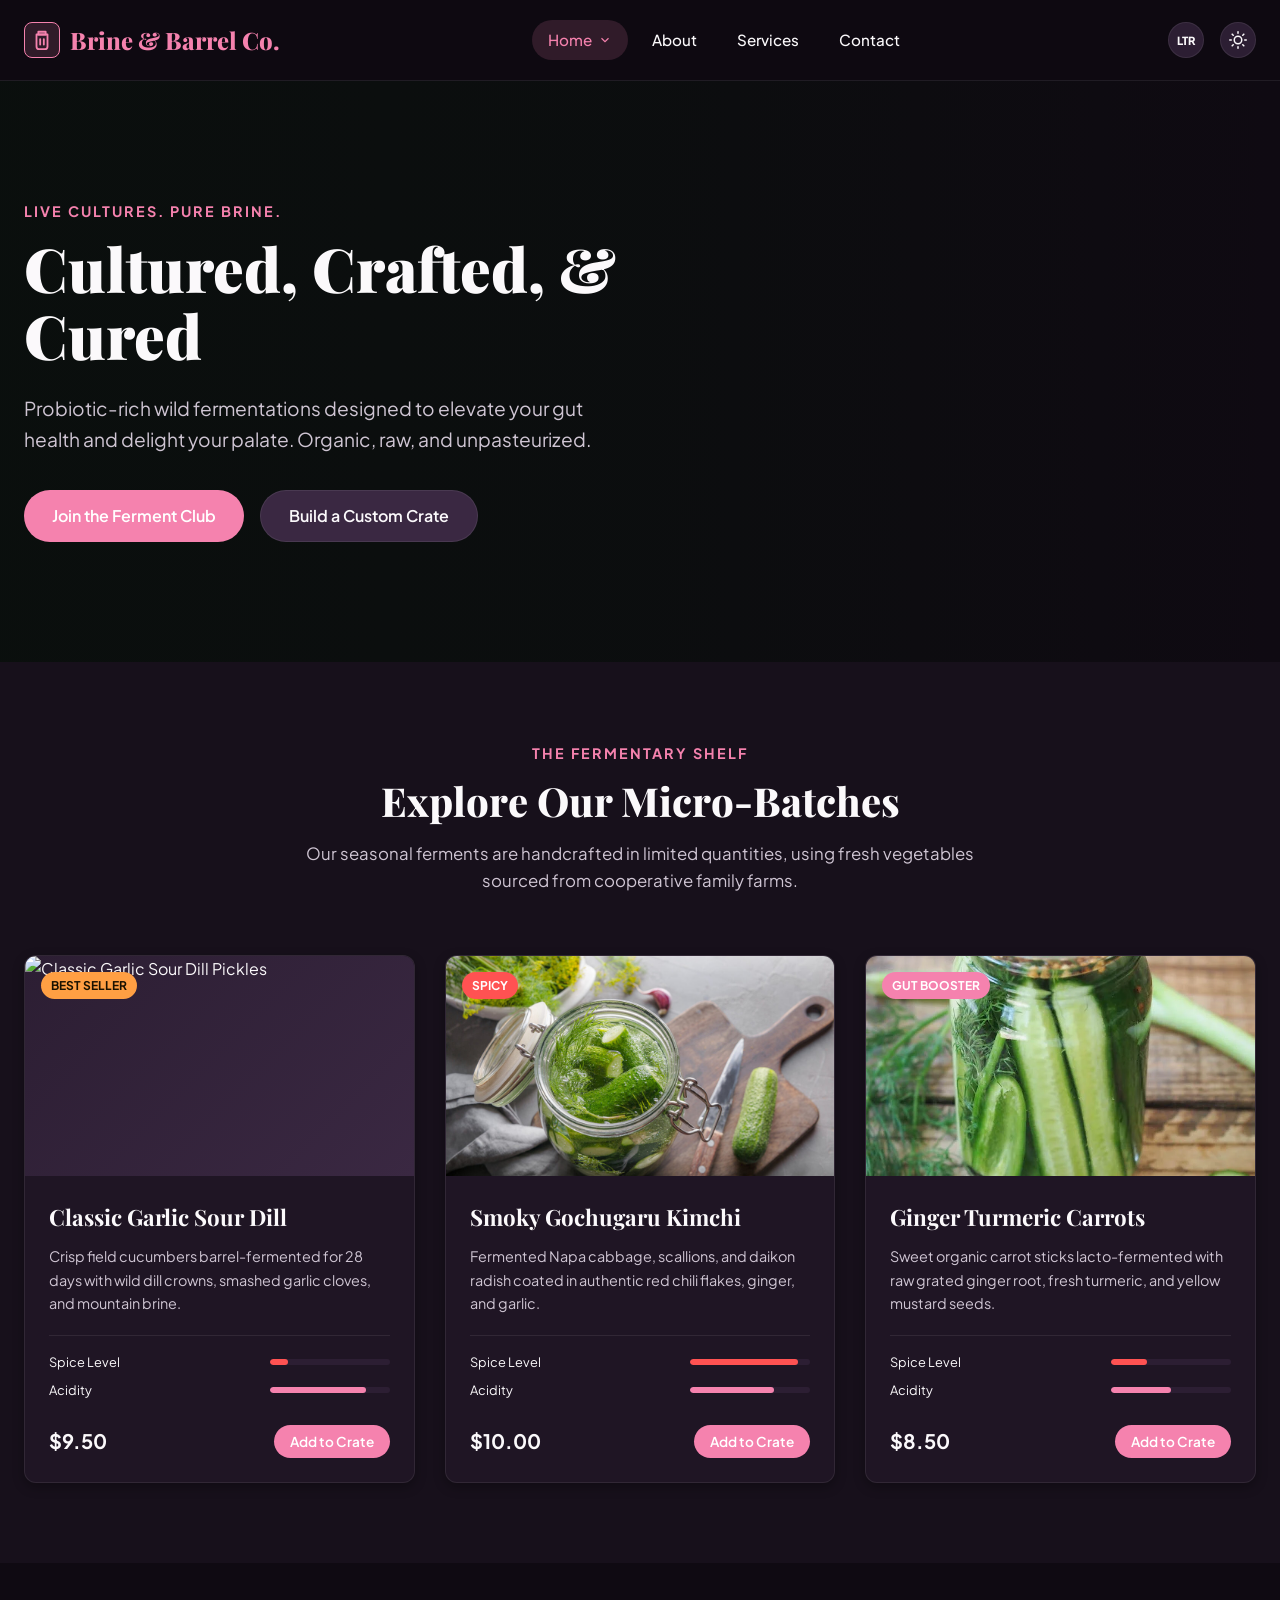
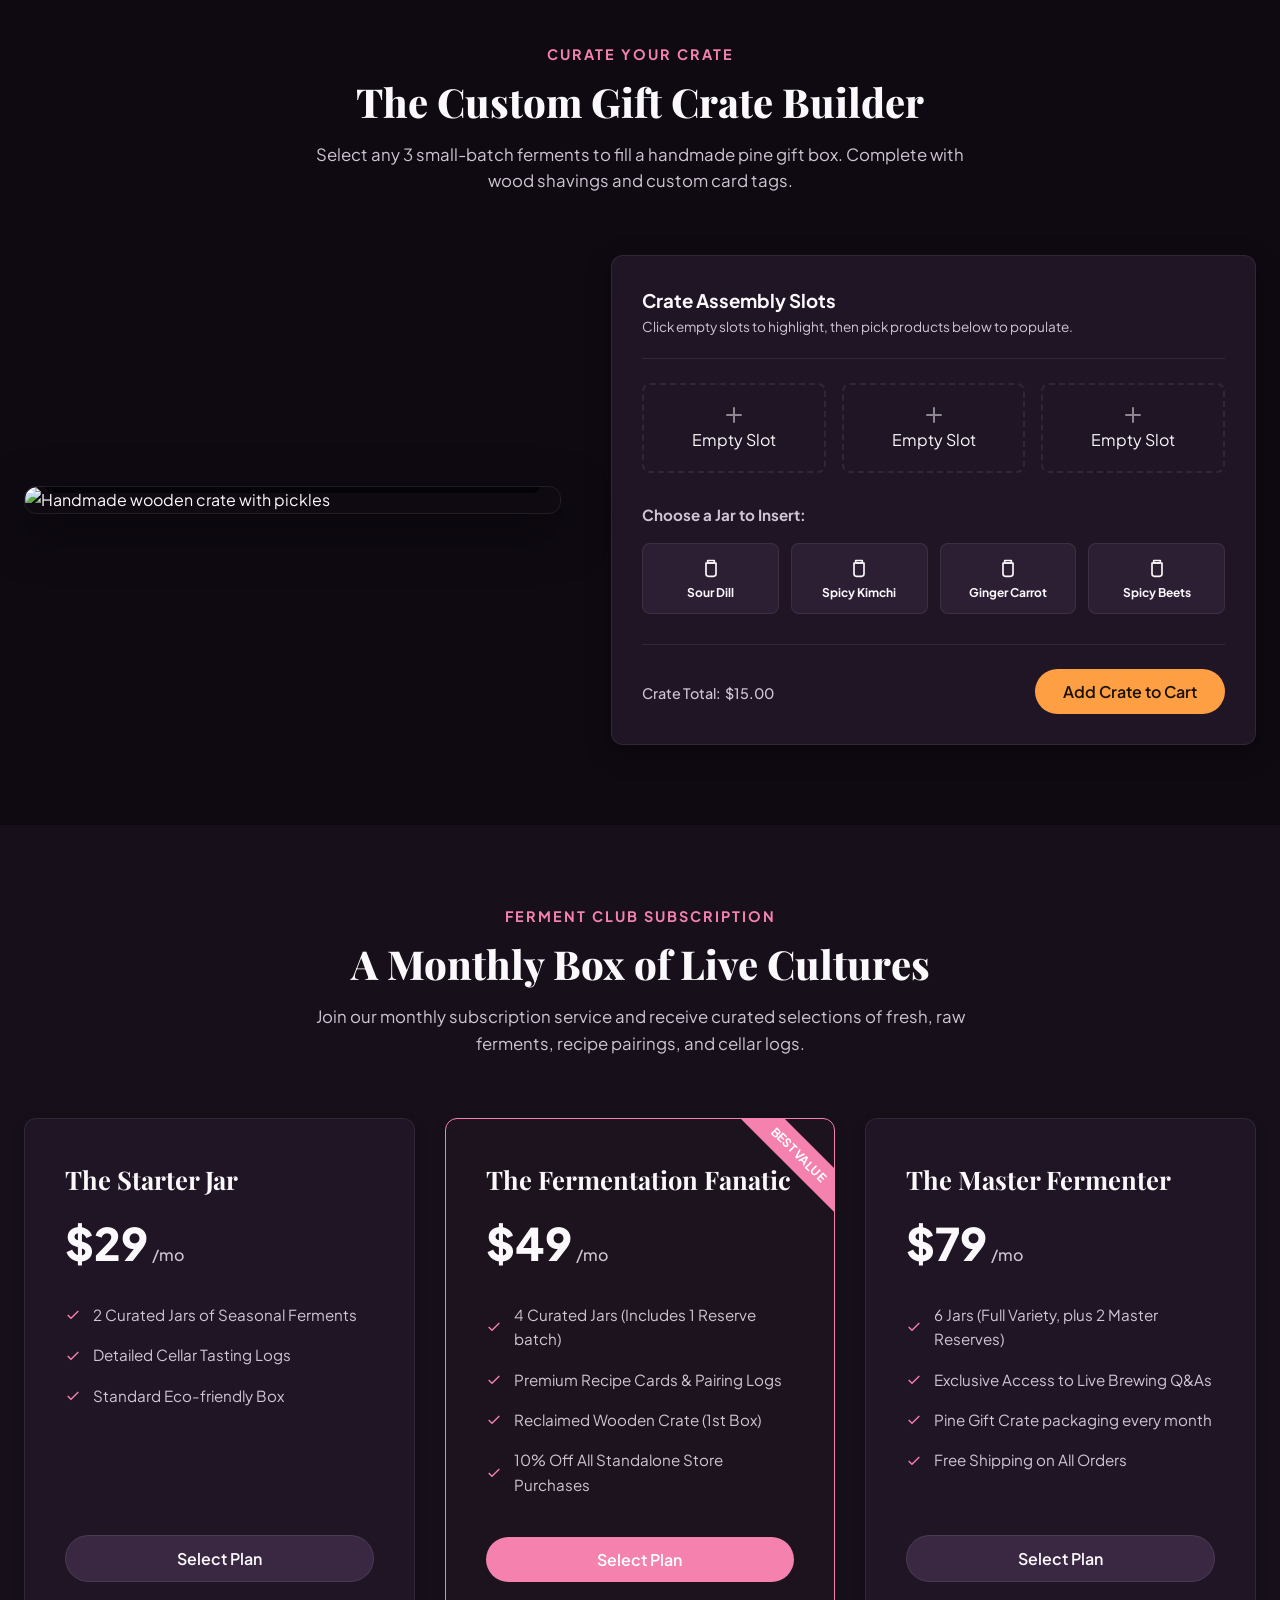
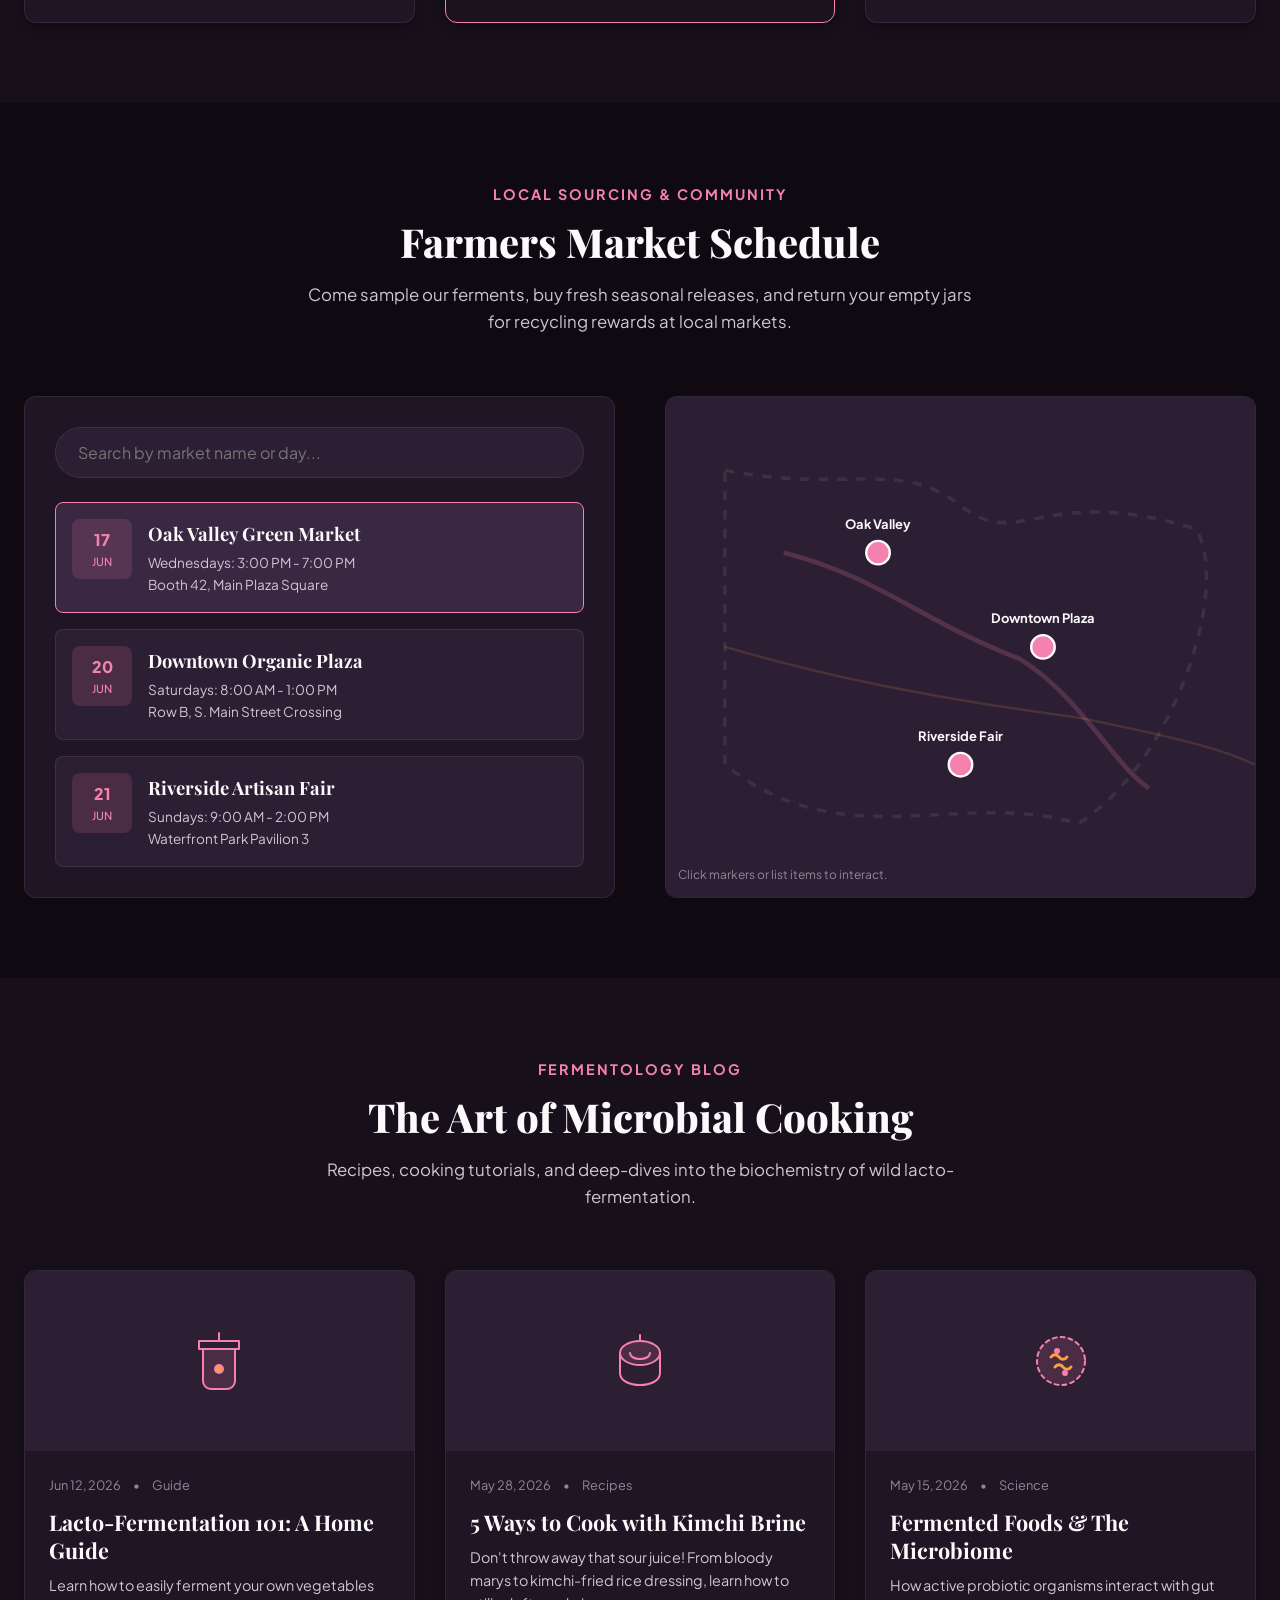
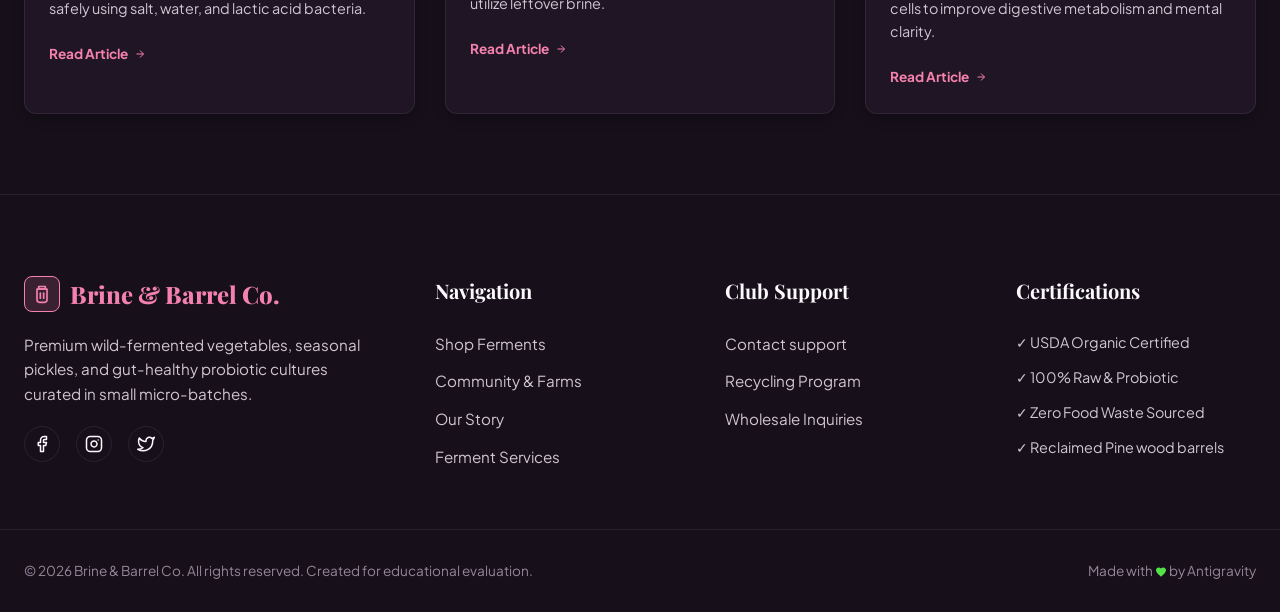
==== index.html @ 567a2000 "jjj" ====
<!DOCTYPE html>
<html lang="en">
<head>
  <meta charset="UTF-8">
  <meta name="viewport" content="width=device-width, initial-scale=1.0">
  <title>Brine & Barrel Co. | Artisanal Ferments & Pickles</title>
  <meta name="description" content="Premium wild-fermented vegetables, seasonal pickles, monthly subscription boxes, and custom gift crates crafted with local organic ingredients.">
  <link rel="stylesheet" href="css/style.css">
  <link rel="icon" type="image/svg+xml" href="data:image/svg+xml,<svg xmlns='http://www.w3.org/2000/svg' viewBox='0 0 100 100'><rect width='100' height='100' rx='20' fill='%232c1a32'/><circle cx='50' cy='50' r='35' fill='%234caf50' opacity='0.15'/><path d='M38 22h24v8H38z' fill='%23d4af37'/><path d='M30 30h40v42a10 10 0 0 1-10 10H40a10 10 0 0 1-10-10V30z' fill='none' stroke='%234caf50' stroke-width='6'/><path d='M44 42v22M56 42v22' stroke='%234caf50' stroke-width='6' stroke-linecap='round'/></svg>">
</head>
<body>

  <!-- --- HEADER & NAVIGATION --- -->
  <header>
    <div class="container nav-container">
      <a href="#home1" class="logo" data-view="home1">
        <div class="logo-icon">
          <svg width="22" height="22" viewBox="0 0 24 24" fill="none" stroke="currentColor" stroke-width="2" stroke-linecap="round" stroke-linejoin="round" style="display: block;">
            <path d="M8 3h8v3H8z"></path>
            <path d="M6 6h12v13a3 3 0 0 1-3 3H9a3 3 0 0 1-3-3V6z"></path>
            <path d="M10 11v6"></path>
            <path d="M14 11v6"></path>
          </svg>
        </div>
        <span>Brine & Barrel Co.</span>
      </a>

      <nav>
        <ul class="nav-menu">
          <li class="nav-item active">
            <a href="#home1" class="nav-link" data-view="home1">
              Home
              <svg viewBox="0 0 24 24" fill="none" stroke="currentColor" stroke-width="2"><polyline points="6 9 12 15 18 9"></polyline></svg>
            </a>
            <div class="dropdown-menu">
              <a href="#home1" class="dropdown-item" data-view="home1">Home 1</a>
              <a href="#home2" class="dropdown-item" data-view="home2">Home 2</a>
            </div>
          </li>
          <li class="nav-item">
            <a href="#about" class="nav-link" data-view="about">About</a>
          </li>
          <li class="nav-item">
            <a href="#services" class="nav-link" data-view="services">Services</a>
          </li>
          <li class="nav-item">
            <a href="#contact" class="nav-link" data-view="contact">Contact</a>
          </li>

          <!-- Mobile-only controls block inside nav-menu -->
          <li class="mobile-only-controls-li">
            <div class="mobile-only-controls">
              <div style="display: flex; gap: 12px; margin-top: 15px; padding-top: 15px; border-top: 1px solid var(--border-color); width: 100%;">
                <!-- LTR/RTL Toggle -->
                <button class="dir-toggle-btn mobile-dir-toggle" aria-label="Toggle Layout Direction" style="flex: 1; height: 44px; border-radius: 8px;">
                  <span class="dir-text">LTR</span>
                </button>
                
                <!-- Dark/Light theme toggle -->
                <button class="theme-toggle-btn mobile-theme-toggle" aria-label="Toggle Theme" style="flex: 1; height: 44px; border-radius: 8px; justify-content: center;">
                  <!-- Sun icon -->
                  <svg class="sun-icon" viewBox="0 0 24 24" fill="none" stroke="currentColor" stroke-width="2" stroke-linecap="round" stroke-linejoin="round" style="width: 20px; height: 20px;">
                    <circle cx="12" cy="12" r="5"></circle>
                    <line x1="12" y1="1" x2="12" y2="3"></line>
                    <line x1="12" y1="21" x2="12" y2="23"></line>
                    <line x1="4.22" y1="4.22" x2="5.64" y2="5.64"></line>
                    <line x1="18.36" y1="18.36" x2="19.78" y2="19.78"></line>
                    <line x1="1" y1="12" x2="3" y2="12"></line>
                    <line x1="21" y1="12" x2="23" y2="12"></line>
                    <line x1="4.22" y1="19.78" x2="5.64" y2="18.36"></line>
                    <line x1="18.36" y1="5.64" x2="19.78" y2="4.22"></line>
                  </svg>
                  <!-- Moon icon -->
                  <svg class="moon-icon" viewBox="0 0 24 24" fill="none" stroke="currentColor" stroke-width="2" stroke-linecap="round" stroke-linejoin="round" style="width: 20px; height: 20px;">
                    <path d="M21 12.79A9 9 0 1 1 11.21 3 7 7 0 0 0 21 12.79z"></path>
                  </svg>
                </button>
              </div>

            </div>
          </li>
        </ul>
      </nav>

      <div class="nav-controls">
        <!-- LTR/RTL Toggle -->
        <button class="dir-toggle-btn" id="dir-toggle" aria-label="Toggle Layout Direction">
          <span class="dir-text">LTR</span>
        </button>

        <!-- Dark/Light theme toggle -->
        <button class="theme-toggle-btn" id="theme-toggle" aria-label="Toggle Theme">
          <!-- Sun icon -->
          <svg class="sun-icon" viewBox="0 0 24 24" fill="none" stroke="currentColor" stroke-width="2" stroke-linecap="round" stroke-linejoin="round">
            <circle cx="12" cy="12" r="5"></circle>
            <line x1="12" y1="1" x2="12" y2="3"></line>
            <line x1="12" y1="21" x2="12" y2="23"></line>
            <line x1="4.22" y1="4.22" x2="5.64" y2="5.64"></line>
            <line x1="18.36" y1="18.36" x2="19.78" y2="19.78"></line>
            <line x1="1" y1="12" x2="3" y2="12"></line>
            <line x1="21" y1="12" x2="23" y2="12"></line>
            <line x1="4.22" y1="19.78" x2="5.64" y2="18.36"></line>
            <line x1="18.36" y1="5.64" x2="19.78" y2="4.22"></line>
          </svg>
          <!-- Moon icon -->
          <svg class="moon-icon" viewBox="0 0 24 24" fill="none" stroke="currentColor" stroke-width="2" stroke-linecap="round" stroke-linejoin="round">
            <path d="M21 12.79A9 9 0 1 1 11.21 3 7 7 0 0 0 21 12.79z"></path>
          </svg>
        </button>



        <!-- Mobile Hamburger Menu Button -->
        <button class="hamburger-btn" id="hamburger-toggle" aria-label="Toggle Navigation Menu">
          <svg width="24" height="24" viewBox="0 0 24 24" fill="none" stroke="currentColor" stroke-width="2" stroke-linecap="round" stroke-linejoin="round" style="display: block;">
            <line x1="3" y1="12" x2="21" y2="12" class="line-mid"></line>
            <line x1="3" y1="6" x2="21" y2="6" class="line-top"></line>
            <line x1="3" y1="18" x2="21" y2="18" class="line-bot"></line>
          </svg>
        </button>
      </div>
    </div>
  </header>

  <!-- --- MAIN CONTENT VIEWS --- -->
  <main>

    <!-- ==================== HOME 1: DEFAULT SHOP VIEW ==================== -->
    <div id="home1-view" class="view-section active">
      
      <!-- Section 1: Hero -->
      <section id="h1s1" class="hero-1" style="background-image: url('C:/Users/ADMIN/.gemini/antigravity/brain/5abd6beb-fd6d-4c32-bbee-e7d42cfc0139/artisanal_pickles_hero_1781429323289.png');">
        <div class="container">
          <div class="hero-content">
            <span class="section-subtitle">Live Cultures. Pure Brine.</span>
            <h1 class="hero-title">Cultured, Crafted, & Cured</h1>
            <p class="hero-desc">Probiotic-rich wild fermentations designed to elevate your gut health and delight your palate. Organic, raw, and unpasteurized.</p>
            <div class="hero-buttons">
              <a href="#home1-subscription" class="btn btn-primary" data-view="home1">Join the Ferment Club</a>
              <a href="#h1s3" class="btn btn-secondary" data-view="home1">Build a Custom Crate</a>
            </div>
          </div>
        </div>
      </section>

      <!-- Section 2: Varieties Showcase -->
      <section id="h1s2">
        <div class="container">
          <div class="section-header">
            <span class="section-subtitle">The Fermentary Shelf</span>
            <h2 class="section-title">Explore Our Micro-Batches</h2>
            <p class="section-desc">Our seasonal ferments are handcrafted in limited quantities, using fresh vegetables sourced from cooperative family farms.</p>
          </div>
          
          <div class="varieties-grid">
            <!-- Product 1 -->
            <div class="product-card">
              <div class="product-img-container">
                <span class="product-tag">Best Seller</span>
                <img src="C:/Users/ADMIN/.gemini/antigravity/brain/5abd6beb-fd6d-4c32-bbee-e7d42cfc0139/garlic_sour_dill_1781430003696.png" alt="Classic Garlic Sour Dill Pickles" class="product-img" style="width: 100%; height: 100%; object-fit: cover; display: block;">
              </div>
              <div class="product-body">
                <h3 class="product-title">Classic Garlic Sour Dill</h3>
                <p class="product-desc">Crisp field cucumbers barrel-fermented for 28 days with wild dill crowns, smashed garlic cloves, and mountain brine.</p>
                <div class="taste-profile">
                  <div class="taste-metric">
                    <span>Spice Level</span>
                    <div class="metric-bar-container"><div class="metric-bar spice" style="width: 15%"></div></div>
                  </div>
                  <div class="taste-metric">
                    <span>Acidity</span>
                    <div class="metric-bar-container"><div class="metric-bar" style="width: 80%"></div></div>
                  </div>
                </div>
                <div class="product-footer">
                  <span class="product-price">$9.50</span>
                  <button class="btn btn-primary btn-sm btn-add-crate" onclick="alert('Try selecting jars in the Crate Builder below!');">Add to Crate</button>
                </div>
              </div>
            </div>

            <!-- Product 2 -->
            <div class="product-card">
              <div class="product-img-container">
                <span class="product-tag" style="background-color: var(--danger); color: white;">Spicy</span>
                <img src="v1.jpg" alt="Smoky Gochugaru Kimchi" class="product-img" style="width: 100%; height: 100%; object-fit: cover; display: block;">
              </div>
              <div class="product-body">
                <h3 class="product-title">Smoky Gochugaru Kimchi</h3>
                <p class="product-desc">Fermented Napa cabbage, scallions, and daikon radish coated in authentic red chili flakes, ginger, and garlic.</p>
                <div class="taste-profile">
                  <div class="taste-metric">
                    <span>Spice Level</span>
                    <div class="metric-bar-container"><div class="metric-bar spice" style="width: 90%"></div></div>
                  </div>
                  <div class="taste-metric">
                    <span>Acidity</span>
                    <div class="metric-bar-container"><div class="metric-bar" style="width: 70%"></div></div>
                  </div>
                </div>
                <div class="product-footer">
                  <span class="product-price">$10.00</span>
                  <button class="btn btn-primary btn-sm btn-add-crate" onclick="alert('Try selecting jars in the Crate Builder below!');">Add to Crate</button>
                </div>
              </div>
            </div>

            <!-- Product 3 -->
            <div class="product-card">
              <div class="product-img-container">
                <span class="product-tag" style="background-color: var(--primary); color: white;">Gut Booster</span>
                <img src="v2.webp" alt="Ginger Turmeric Carrots" class="product-img" style="width: 100%; height: 100%; object-fit: cover; display: block;">
              </div>
              <div class="product-body">
                <h3 class="product-title">Ginger Turmeric Carrots</h3>
                <p class="product-desc">Sweet organic carrot sticks lacto-fermented with raw grated ginger root, fresh turmeric, and yellow mustard seeds.</p>
                <div class="taste-profile">
                  <div class="taste-metric">
                    <span>Spice Level</span>
                    <div class="metric-bar-container"><div class="metric-bar spice" style="width: 30%"></div></div>
                  </div>
                  <div class="taste-metric">
                    <span>Acidity</span>
                    <div class="metric-bar-container"><div class="metric-bar" style="width: 50%"></div></div>
                  </div>
                </div>
                <div class="product-footer">
                  <span class="product-price">$8.50</span>
                  <button class="btn btn-primary btn-sm btn-add-crate" onclick="alert('Try selecting jars in the Crate Builder below!');">Add to Crate</button>
                </div>
              </div>
            </div>
          </div>
        </div>
      </section>

      <!-- Section 3: Gift Crate Builder -->
      <section id="h1s3">
        <div class="container">
          <div class="section-header">
            <span class="section-subtitle">Curate Your Crate</span>
            <h2 class="section-title">The Custom Gift Crate Builder</h2>
            <p class="section-desc">Select any 3 small-batch ferments to fill a handmade pine gift box. Complete with wood shavings and custom card tags.</p>
          </div>

          <div class="crate-section-layout">
            <div class="crate-preview-box">
              <img src="C:/Users/ADMIN/.gemini/antigravity/brain/5abd6beb-fd6d-4c32-bbee-e7d42cfc0139/fermentation_gift_crate_1781429343142.png" alt="Handmade wooden crate with pickles" style="width: 100%; border-radius: var(--border-radius);">
              <div style="position: absolute; bottom: 20px; left: 20px; right: 20px; background: rgba(0,0,0,0.7); backdrop-filter: blur(8px); padding: 20px; border-radius: 8px; color: white;">
                <h4 style="font-family: var(--font-heading); margin-bottom: 6px;">Handcrafted Pine Gift Box</h4>
                <p style="font-size: 0.85rem; opacity: 0.8;">Made from FSC-certified reclaimed wood. Perfect as a gift or cellar display.</p>
              </div>
            </div>

            <!-- Builder Widget -->
            <div class="builder-widget">
              <div class="builder-header">
                <h3>Crate Assembly Slots</h3>
                <p style="color: var(--text-secondary); font-size: 0.85rem;">Click empty slots to highlight, then pick products below to populate.</p>
              </div>

              <div class="builder-slots">
                <div class="builder-slot" id="slot-0">
                  <span class="slot-emoji">
                    <svg width="24" height="24" viewBox="0 0 24 24" fill="none" stroke="currentColor" stroke-width="2" stroke-linecap="round" stroke-linejoin="round" style="display: block; opacity: 0.5;">
                      <line x1="12" y1="5" x2="12" y2="19"></line>
                      <line x1="5" y1="12" x2="19" y2="12"></line>
                    </svg>
                  </span>
                  <span class="slot-name">Empty Slot 1</span>
                  <span class="slot-remove">&times;</span>
                </div>
                <div class="builder-slot" id="slot-1">
                  <span class="slot-emoji">
                    <svg width="24" height="24" viewBox="0 0 24 24" fill="none" stroke="currentColor" stroke-width="2" stroke-linecap="round" stroke-linejoin="round" style="display: block; opacity: 0.5;">
                      <line x1="12" y1="5" x2="12" y2="19"></line>
                      <line x1="5" y1="12" x2="19" y2="12"></line>
                    </svg>
                  </span>
                  <span class="slot-name">Empty Slot 2</span>
                  <span class="slot-remove">&times;</span>
                </div>
                <div class="builder-slot" id="slot-2">
                  <span class="slot-emoji">
                    <svg width="24" height="24" viewBox="0 0 24 24" fill="none" stroke="currentColor" stroke-width="2" stroke-linecap="round" stroke-linejoin="round" style="display: block; opacity: 0.5;">
                      <line x1="12" y1="5" x2="12" y2="19"></line>
                      <line x1="5" y1="12" x2="19" y2="12"></line>
                    </svg>
                  </span>
                  <span class="slot-name">Empty Slot 3</span>
                  <span class="slot-remove">&times;</span>
                </div>
              </div>

              <div class="builder-selector">
                <h5>Choose a Jar to Insert:</h5>
                <div class="builder-selector-grid">
                  <div class="selector-item" data-name="Sour Dill" data-type="sour-dill">
                    <span class="selector-emoji">
                      <svg width="20" height="24" viewBox="0 0 24 24" fill="none" stroke="currentColor" stroke-width="2" stroke-linecap="round" stroke-linejoin="round" style="display: block;">
                        <path d="M8 3h8v3H8z"></path>
                        <path d="M6 6h12v13a3 3 0 0 1-3 3H9a3 3 0 0 1-3-3V6z"></path>
                      </svg>
                    </span>
                    <span class="selector-name">Sour Dill</span>
                  </div>
                  <div class="selector-item" data-name="Kimchi" data-type="kimchi">
                    <span class="selector-emoji">
                      <svg width="20" height="24" viewBox="0 0 24 24" fill="none" stroke="currentColor" stroke-width="2" stroke-linecap="round" stroke-linejoin="round" style="display: block;">
                        <path d="M8 3h8v3H8z"></path>
                        <path d="M6 6h12v13a3 3 0 0 1-3 3H9a3 3 0 0 1-3-3V6z"></path>
                      </svg>
                    </span>
                    <span class="selector-name">Spicy Kimchi</span>
                  </div>
                  <div class="selector-item" data-name="Ginger Carrot" data-type="ginger-carrot">
                    <span class="selector-emoji">
                      <svg width="20" height="24" viewBox="0 0 24 24" fill="none" stroke="currentColor" stroke-width="2" stroke-linecap="round" stroke-linejoin="round" style="display: block;">
                        <path d="M8 3h8v3H8z"></path>
                        <path d="M6 6h12v13a3 3 0 0 1-3 3H9a3 3 0 0 1-3-3V6z"></path>
                      </svg>
                    </span>
                    <span class="selector-name">Ginger Carrot</span>
                  </div>
                  <div class="selector-item" data-name="Habanero Beets" data-type="spicy-beets">
                    <span class="selector-emoji">
                      <svg width="20" height="24" viewBox="0 0 24 24" fill="none" stroke="currentColor" stroke-width="2" stroke-linecap="round" stroke-linejoin="round" style="display: block;">
                        <path d="M8 3h8v3H8z"></path>
                        <path d="M6 6h12v13a3 3 0 0 1-3 3H9a3 3 0 0 1-3-3V6z"></path>
                      </svg>
                    </span>
                    <span class="selector-name">Spicy Beets</span>
                  </div>
                </div>
              </div>

              <div class="builder-checkout">
                <div class="builder-total">
                  <span>Crate Total:</span>
                  <span id="crate-total">$15.00</span>
                </div>
                <button class="btn btn-accent" id="btn-add-crate-cart">Add Crate to Cart</button>
              </div>
            </div>
          </div>
        </div>
      </section>

      <!-- Section 4: Monthly Ferment Subscription -->
      <section id="h1s4" class="pricing-sec">
        <div class="container">
          <div class="section-header">
            <span class="section-subtitle">Ferment Club Subscription</span>
            <h2 class="section-title">A Monthly Box of Live Cultures</h2>
            <p class="section-desc">Join our monthly subscription service and receive curated selections of fresh, raw ferments, recipe pairings, and cellar logs.</p>
          </div>

          <div class="pricing-grid">
            <!-- Card 1 -->
            <div class="pricing-card">
              <span class="pricing-title">The Starter Jar</span>
              <div class="pricing-price">$29<span>/mo</span></div>
              <ul class="pricing-features">
                <li class="pricing-feature">
                  <svg viewBox="0 0 24 24" fill="none" stroke="currentColor" stroke-width="2"><polyline points="20 6 9 17 4 12"></polyline></svg>
                  2 Curated Jars of Seasonal Ferments
                </li>
                <li class="pricing-feature">
                  <svg viewBox="0 0 24 24" fill="none" stroke="currentColor" stroke-width="2"><polyline points="20 6 9 17 4 12"></polyline></svg>
                  Detailed Cellar Tasting Logs
                </li>
                <li class="pricing-feature">
                  <svg viewBox="0 0 24 24" fill="none" stroke="currentColor" stroke-width="2"><polyline points="20 6 9 17 4 12"></polyline></svg>
                  Standard Eco-friendly Box
                </li>
              </ul>
              <button class="btn btn-secondary" onclick="alert('Subscriptions can be arranged via the Contact page form!');">Select Plan</button>
            </div>

            <!-- Card 2 -->
            <div class="pricing-card popular">
              <span class="popular-badge">Best Value</span>
              <span class="pricing-title">The Fermentation Fanatic</span>
              <div class="pricing-price">$49<span>/mo</span></div>
              <ul class="pricing-features">
                <li class="pricing-feature">
                  <svg viewBox="0 0 24 24" fill="none" stroke="currentColor" stroke-width="2"><polyline points="20 6 9 17 4 12"></polyline></svg>
                  4 Curated Jars (Includes 1 Reserve batch)
                </li>
                <li class="pricing-feature">
                  <svg viewBox="0 0 24 24" fill="none" stroke="currentColor" stroke-width="2"><polyline points="20 6 9 17 4 12"></polyline></svg>
                  Premium Recipe Cards & Pairing Logs
                </li>
                <li class="pricing-feature">
                  <svg viewBox="0 0 24 24" fill="none" stroke="currentColor" stroke-width="2"><polyline points="20 6 9 17 4 12"></polyline></svg>
                  Reclaimed Wooden Crate (1st Box)
                </li>
                <li class="pricing-feature">
                  <svg viewBox="0 0 24 24" fill="none" stroke="currentColor" stroke-width="2"><polyline points="20 6 9 17 4 12"></polyline></svg>
                  10% Off All Standalone Store Purchases
                </li>
              </ul>
              <button class="btn btn-primary" onclick="alert('Subscriptions can be arranged via the Contact page form!');">Select Plan</button>
            </div>

            <!-- Card 3 -->
            <div class="pricing-card">
              <span class="pricing-title">The Master Fermenter</span>
              <div class="pricing-price">$79<span>/mo</span></div>
              <ul class="pricing-features">
                <li class="pricing-feature">
                  <svg viewBox="0 0 24 24" fill="none" stroke="currentColor" stroke-width="2"><polyline points="20 6 9 17 4 12"></polyline></svg>
                  6 Jars (Full Variety, plus 2 Master Reserves)
                </li>
                <li class="pricing-feature">
                  <svg viewBox="0 0 24 24" fill="none" stroke="currentColor" stroke-width="2"><polyline points="20 6 9 17 4 12"></polyline></svg>
                  Exclusive Access to Live Brewing Q&As
                </li>
                <li class="pricing-feature">
                  <svg viewBox="0 0 24 24" fill="none" stroke="currentColor" stroke-width="2"><polyline points="20 6 9 17 4 12"></polyline></svg>
                  Pine Gift Crate packaging every month
                </li>
                <li class="pricing-feature">
                  <svg viewBox="0 0 24 24" fill="none" stroke="currentColor" stroke-width="2"><polyline points="20 6 9 17 4 12"></polyline></svg>
                  Free Shipping on All Orders
                </li>
              </ul>
              <button class="btn btn-secondary" onclick="alert('Subscriptions can be arranged via the Contact page form!');">Select Plan</button>
            </div>
          </div>
        </div>
      </section>

      <!-- Section 5: Farmers Market Schedule -->
      <section id="h1s5">
        <div class="container">
          <div class="section-header">
            <span class="section-subtitle">Local Sourcing & Community</span>
            <h2 class="section-title">Farmers Market Schedule</h2>
            <p class="section-desc">Come sample our ferments, buy fresh seasonal releases, and return your empty jars for recycling rewards at local markets.</p>
          </div>

          <div class="market-layout">
            <div class="market-interactive">
              <div class="market-search">
                <input type="text" id="market-search-input" placeholder="Search by market name or day...">
              </div>
              <div class="market-list">
                <div class="market-card active" data-dot="dot-1">
                  <div class="market-date">
                    17 <span>Jun</span>
                  </div>
                  <div class="market-info">
                    <h4>Oak Valley Green Market</h4>
                    <p>Wednesdays: 3:00 PM - 7:00 PM</p>
                    <p>Booth 42, Main Plaza Square</p>
                  </div>
                </div>

                <div class="market-card" data-dot="dot-2">
                  <div class="market-date">
                    20 <span>Jun</span>
                  </div>
                  <div class="market-info">
                    <h4>Downtown Organic Plaza</h4>
                    <p>Saturdays: 8:00 AM - 1:00 PM</p>
                    <p>Row B, S. Main Street Crossing</p>
                  </div>
                </div>

                <div class="market-card" data-dot="dot-3">
                  <div class="market-date">
                    21 <span>Jun</span>
                  </div>
                  <div class="market-info">
                    <h4>Riverside Artisan Fair</h4>
                    <p>Sundays: 9:00 AM - 2:00 PM</p>
                    <p>Waterfront Park Pavilion 3</p>
                  </div>
                </div>
              </div>
            </div>

            <!-- Map Vector illustration -->
            <div class="market-map-container">
              <svg viewBox="0 0 500 400" class="market-svg-map" style="background-color: var(--surface-secondary);">
                <!-- Map Contours Grid -->
                <path d="M50 50 C 150 70, 200 40, 250 80 C 300 120, 320 60, 450 100 C 480 150, 430 300, 350 350 C 250 320, 150 380, 50 300 Z" fill="none" stroke="var(--border-color)" stroke-width="3" stroke-dasharray="8,8"/>
                <path d="M100 120 C 180 140, 220 180, 300 210 C 350 240, 380 300, 410 320" fill="none" stroke="rgba(var(--primary-rgb), 0.2)" stroke-width="4"/>
                <path d="M50 200 C 120 220, 200 240, 350 260 C 450 280, 480 290, 500 300" fill="none" stroke="rgba(var(--secondary-rgb), 0.15)" stroke-width="2"/>
                
                <!-- Dot 1 -->
                <circle id="dot-1" class="map-dot active" cx="180" cy="120" r="10" fill="var(--primary)" stroke="white" stroke-width="2" style="cursor: pointer; transition: all 0.3s ease;"/>
                <text x="180" y="100" text-anchor="middle" fill="var(--text-primary)" font-size="11" font-weight="700">Oak Valley</text>
                
                <!-- Dot 2 -->
                <circle id="dot-2" class="map-dot" cx="320" cy="200" r="10" fill="var(--primary)" stroke="white" stroke-width="2" style="cursor: pointer; transition: all 0.3s ease;"/>
                <text x="320" y="180" text-anchor="middle" fill="var(--text-primary)" font-size="11" font-weight="700">Downtown Plaza</text>

                <!-- Dot 3 -->
                <circle id="dot-3" class="map-dot" cx="250" cy="300" r="10" fill="var(--primary)" stroke="white" stroke-width="2" style="cursor: pointer; transition: all 0.3s ease;"/>
                <text x="250" y="280" text-anchor="middle" fill="var(--text-primary)" font-size="11" font-weight="700">Riverside Fair</text>
              </svg>
              <div style="position: absolute; bottom: 12px; left: 12px; font-size: 0.75rem; color: var(--text-muted);">
                Click markers or list items to interact.
              </div>
            </div>
          </div>
        </div>
      </section>

      <!-- Section 6: Fermentation Recipe Blog -->
      <section id="h1s6">
        <div class="container">
          <div class="section-header">
            <span class="section-subtitle">Fermentology Blog</span>
            <h2 class="section-title">The Art of Microbial Cooking</h2>
            <p class="section-desc">Recipes, cooking tutorials, and deep-dives into the biochemistry of wild lacto-fermentation.</p>
          </div>

          <div class="blog-grid">
            <!-- Blog 1 -->
            <div class="blog-card">
              <div class="blog-img" style="display: flex; align-items: center; justify-content: center; background: var(--surface-secondary); height: 180px;">
                <svg width="64" height="64" viewBox="0 0 64 64" fill="none" stroke="var(--primary)" stroke-width="2" stroke-linecap="round" stroke-linejoin="round">
                  <path d="M16 20h32v32a8 8 0 0 1-8 8H24a8 8 0 0 1-8-8V20z" fill="var(--primary-light)"></path>
                  <path d="M12 12h40v8H12z"></path>
                  <path d="M32 4v8"></path>
                  <circle cx="32" cy="40" r="4" fill="var(--secondary)"></circle>
                </svg>
              </div>
              <div class="blog-body">
                <div class="blog-meta">
                  <span>Jun 12, 2026</span>
                  <span>•</span>
                  <span>Guide</span>
                </div>
                <h3 class="blog-title">Lacto-Fermentation 101: A Home Guide</h3>
                <p class="blog-text">Learn how to easily ferment your own vegetables safely using salt, water, and lactic acid bacteria.</p>
                <a href="#about" class="blog-link" data-view="about">
                  Read Article 
                  <svg width="12" height="12" viewBox="0 0 24 24" fill="none" stroke="currentColor" stroke-width="2"><line x1="5" y1="12" x2="19" y2="12"></line><polyline points="12 5 19 12 12 19"></polyline></svg>
                </a>
              </div>
            </div>

            <!-- Blog 2 -->
            <div class="blog-card">
              <div class="blog-img" style="display: flex; align-items: center; justify-content: center; background: var(--surface-secondary); height: 180px;">
                <svg width="64" height="64" viewBox="0 0 64 64" fill="none" stroke="var(--primary)" stroke-width="2" stroke-linecap="round" stroke-linejoin="round">
                  <ellipse cx="32" cy="24" rx="20" ry="12" fill="var(--primary-light)"></ellipse>
                  <path d="M12 24v20c0 8 10 12 20 12s20-4 20-12V24"></path>
                  <path d="M22 24c0 4 5 6 10 6s10-2 10-6"></path>
                  <path d="M32 6v6"></path>
                </svg>
              </div>
              <div class="blog-body">
                <div class="blog-meta">
                  <span>May 28, 2026</span>
                  <span>•</span>
                  <span>Recipes</span>
                </div>
                <h3 class="blog-title">5 Ways to Cook with Kimchi Brine</h3>
                <p class="blog-text">Don't throw away that sour juice! From bloody marys to kimchi-fried rice dressing, learn how to utilize leftover brine.</p>
                <a href="#about" class="blog-link" data-view="about">
                  Read Article 
                  <svg width="12" height="12" viewBox="0 0 24 24" fill="none" stroke="currentColor" stroke-width="2"><line x1="5" y1="12" x2="19" y2="12"></line><polyline points="12 5 19 12 12 19"></polyline></svg>
                </a>
              </div>
            </div>

            <!-- Blog 3 -->
            <div class="blog-card">
              <div class="blog-img" style="display: flex; align-items: center; justify-content: center; background: var(--surface-secondary); height: 180px;">
                <svg width="64" height="64" viewBox="0 0 64 64" fill="none" stroke="var(--primary)" stroke-width="2" stroke-linecap="round" stroke-linejoin="round">
                  <circle cx="32" cy="32" r="24" stroke-dasharray="4,4" fill="var(--primary-light)"></circle>
                  <path d="M22 28 c2-3, 6-3, 8 0s6 3, 8 0" stroke="var(--secondary)" stroke-width="3"></path>
                  <path d="M26 38 c2-3, 6-3, 8 0s6 3, 8 0" stroke="var(--secondary)" stroke-width="3"></path>
                  <circle cx="28" cy="22" r="2" fill="var(--primary)"></circle>
                  <circle cx="36" cy="44" r="2" fill="var(--primary)"></circle>
                </svg>
              </div>
              <div class="blog-body">
                <div class="blog-meta">
                  <span>May 15, 2026</span>
                  <span>•</span>
                  <span>Science</span>
                </div>
                <h3 class="blog-title">Fermented Foods & The Microbiome</h3>
                <p class="blog-text">How active probiotic organisms interact with gut cells to improve digestive metabolism and mental clarity.</p>
                <a href="#about" class="blog-link" data-view="about">
                  Read Article 
                  <svg width="12" height="12" viewBox="0 0 24 24" fill="none" stroke="currentColor" stroke-width="2"><line x1="5" y1="12" x2="19" y2="12"></line><polyline points="12 5 19 12 12 19"></polyline></svg>
                </a>
              </div>
            </div>
          </div>
        </div>
      </section>

    </div>

    <!-- ==================== HOME 2: COMMUNITY VIEW ==================== -->
    <div id="home2-view" class="view-section">

      <!-- Section 1: Community Hero -->
      <section id="h2s1" class="hero-2">
        <div class="container hero-2-grid">
          <div>
            <span class="hero-2-badge">100% Organic & Local Sourcing</span>
            <h2 class="hero-title" style="font-size: 3.2rem; line-height: 1.1;">From Local Soil to Artisanal Glass</h2>
            <p class="hero-desc" style="margin-top: 16px;">We believe in the power of local soil. By partner-farming with community family growers, we support organic agricultural practices and ensure top-grade vegetable quality.</p>
            <div class="hero-2-stats">
              <div class="stat-item">
                <h3>98%</h3>
                <p>Plastic Free Packaging</p>
              </div>
              <div class="stat-item">
                <h3>14k+</h3>
                <p>Jars Recycled & Reused</p>
              </div>
              <div class="stat-item">
                <h3>8</h3>
                <p>Local Cooperative Farms</p>
              </div>
            </div>
          </div>
          <div class="hero-2-graphics" style="height: 350px; overflow: hidden; border-radius: var(--border-radius);">
            <img src="z2.webp" alt="From Local Soil to Artisanal Glass" style="width: 100%; height: 100%; object-fit: cover; display: block;">
          </div>
        </div>
      </section>

      <!-- Section 2: Science of Fermentation -->
      <section id="h2s2">
        <div class="container">
          <div class="section-header">
            <span class="section-subtitle">The Wild Process</span>
            <h2 class="section-title">The Science of Fermentation</h2>
            <p class="section-desc">How wild micro-organisms transform simple sugars into rich, complex lactic acid flavor profiles step-by-step.</p>
          </div>

          <div class="science-timeline">
            <!-- Step 1 -->
            <div class="timeline-step">
              <div class="timeline-badge">1</div>
              <div class="timeline-content">
                <h4>Somatic Preparation & Salting</h4>
                <p>Fresh vegetables are chopped and massaged with sea salt. The salt draws out moisture, creating a nutrient-rich brine while softening cell walls.</p>
              </div>
            </div>

            <!-- Step 2 -->
            <div class="timeline-step">
              <div class="timeline-badge">2</div>
              <div class="timeline-content">
                <h4>Anaerobic Submergence</h4>
                <p>Vegetables are compressed beneath the brine surface. Eliminating oxygen blocks harmful aerobic molds, selecting only anaerobic bacteria.</p>
              </div>
            </div>

            <!-- Step 3 -->
            <div class="timeline-step">
              <div class="timeline-badge">3</div>
              <div class="timeline-content">
                <h4>Leuconostoc Proliferation</h4>
                <p>During the first 5-7 days, mild *Leuconostoc mesenteroides* bacteria initiate fermentation, producing carbon dioxide and lactic acids.</p>
              </div>
            </div>

            <!-- Step 4 -->
            <div class="timeline-step">
              <div class="timeline-badge">4</div>
              <div class="timeline-content">
                <h4>Lactobacillus Dominance</h4>
                <p>As acidity increases, highly resilient *Lactobacillus plantarum* takes over. This phase produces intense, mature sour flavor compounds.</p>
              </div>
            </div>
          </div>
        </div>
      </section>

      <!-- Section 3: Sourcing Farms -->
      <section id="h2s3">
        <div class="container">
          <div class="section-header">
            <span class="section-subtitle">Local cooperative partnerships</span>
            <h2 class="section-title">Meet Our Sourcing Farmers</h2>
            <p class="section-desc">We work directly with certified organic growers within a 100-mile radius of our fermentary. Fair trade, sustainable, and transparent.</p>
          </div>

          <div class="sourcing-grid">
            <div class="farm-card">
              <div class="farm-icon">
                <svg width="32" height="32" viewBox="0 0 24 24" fill="none" stroke="currentColor" stroke-width="2" stroke-linecap="round" stroke-linejoin="round">
                  <path d="M2 22h20"></path>
                  <path d="M12 2v20"></path>
                  <path d="M12 10c4-4 8-1 8-1s-3 4-8 1"></path>
                  <path d="M12 14c-4-4-8-1-8-1s3 4 8 1"></path>
                </svg>
              </div>
              <h4>Rooted Earth Farms</h4>
              <span class="farm-specialty">Organic Cabbage & Radishes</span>
              <p class="farm-desc">Located in Sandy Plains. Practices regenerative farming, zero chemical pesticides, and compost-based soil enrichment.</p>
            </div>

            <div class="farm-card">
              <div class="farm-icon">
                <svg width="32" height="32" viewBox="0 0 24 24" fill="none" stroke="currentColor" stroke-width="2" stroke-linecap="round" stroke-linejoin="round">
                  <path d="M6 22V10c0-3 2-5 6-5s6 2 6 5v12"></path>
                  <path d="M12 5V2"></path>
                  <path d="M8 12h8"></path>
                  <path d="M8 16h8"></path>
                </svg>
              </div>
              <h4>Green Valley Cooperative</h4>
              <span class="farm-specialty">Heirloom Carrots & Herbs</span>
              <p class="farm-desc">A collective of small growers prioritizing non-hybrid heirloom varieties and solar-powered water irrigation systems.</p>
            </div>

            <div class="farm-card">
              <div class="farm-icon">
                <svg width="32" height="32" viewBox="0 0 24 24" fill="none" stroke="currentColor" stroke-width="2" stroke-linecap="round" stroke-linejoin="round">
                  <path d="M12 2a5 5 0 0 0-5 5v3a5 5 0 0 0 10 0V7a5 5 0 0 0-5-5z"></path>
                  <path d="M8 10a4 4 0 0 0 8 0"></path>
                  <path d="M12 14v8"></path>
                  <path d="M9 17h6"></path>
                </svg>
              </div>
              <h4>Wild Ridge Garlic Co.</h4>
              <span class="farm-specialty">Garlic & Wild Ramps</span>
              <p class="farm-desc">Specializes in organic hardneck garlic and sustainably-foraged wild mountain ramps under woodland canopies.</p>
            </div>
          </div>
        </div>
      </section>

      <!-- Section 4: Tasting Workshops -->
      <section id="h2s4">
        <div class="container">
          <div class="section-header">
            <span class="section-subtitle">Hands-on experience</span>
            <h2 class="section-title">Fermentation Classes & Tastings</h2>
            <p class="section-desc">Join our lead brewers at the fermentary for workshops on jar-packing, brine formulation, and sensory flavor tastings.</p>
          </div>

          <div class="workshop-grid">
            <!-- Workshop 1 -->
            <div class="workshop-card">
              <div class="workshop-img" style="height: 180px; overflow: hidden; position: relative;">
                <img src="z3.webp" alt="Lacto-Fermentation for Beginners" style="width: 100%; height: 100%; object-fit: cover; display: block;">
              </div>
              <div class="workshop-body">
                <h4>Lacto-Fermentation for Beginners</h4>
                <p style="color: var(--text-secondary); font-size: 0.9rem;">Perfect for beginners. Pack your own seasonal pickle jar to ferment at home.</p>
                <ul class="workshop-details">
                  <li>
                    <svg viewBox="0 0 24 24" fill="none" stroke="currentColor" stroke-width="2"><circle cx="12" cy="12" r="10"></circle><polyline points="12 6 12 12 16 14"></polyline></svg>
                    2 Hours
                  </li>
                  <li>
                    <svg viewBox="0 0 24 24" fill="none" stroke="currentColor" stroke-width="2"><path d="M12 22s8-4 8-10V5l-8-3-8 3v7c0 6 8 10 8 10z"></path></svg>
                    $45 per Person (Ingredients Included)
                  </li>
                </ul>
                <button class="btn btn-primary btn-sm" style="margin-top: auto;" onclick="alert('Bookings can be arranged via the Contact page form!');">Book Seat</button>
              </div>
            </div>

            <!-- Workshop 2 -->
            <div class="workshop-card">
              <div class="workshop-img" style="height: 180px; overflow: hidden; position: relative;">
                <img src="z5.webp" alt="Mastering Kimchi & Chili Ferments" style="width: 100%; height: 100%; object-fit: cover; display: block;">
              </div>
              <div class="workshop-body">
                <h4>Mastering Kimchi & Chili Ferments</h4>
                <p style="color: var(--text-secondary); font-size: 0.9rem;">Deep dive into gochugaru seasoning paste, ginger mixes, and double-fermentation stages.</p>
                <ul class="workshop-details">
                  <li>
                    <svg viewBox="0 0 24 24" fill="none" stroke="currentColor" stroke-width="2"><circle cx="12" cy="12" r="10"></circle><polyline points="12 6 12 12 16 14"></polyline></svg>
                    3 Hours
                  </li>
                  <li>
                    <svg viewBox="0 0 24 24" fill="none" stroke="currentColor" stroke-width="2"><path d="M12 22s8-4 8-10V5l-8-3-8 3v7c0 6 8 10 8 10z"></path></svg>
                    $65 per Person (Includes Kimchi Jar)
                  </li>
                </ul>
                <button class="btn btn-primary btn-sm" style="margin-top: auto;" onclick="alert('Bookings can be arranged via the Contact page form!');">Book Seat</button>
              </div>
            </div>
          </div>
        </div>
      </section>

      <!-- Section 5: Find Your Ferment Quiz -->
      <section id="h2s5">
        <div class="container">
          <div class="section-header">
            <span class="section-subtitle">Flavor Matching Quiz</span>
            <h2 class="section-title">Find Your Perfect Ferment</h2>
            <p class="section-desc">Answer 4 simple questions about your taste preferences, and we will recommend the ideal jar for your dining table.</p>
          </div>

          <div class="quiz-container">
            <div class="quiz-progress">
              <div class="quiz-progress-bar"></div>
            </div>

            <!-- Quiz Step 1 -->
            <div class="quiz-step active" data-quiz-key="spice">
              <div class="quiz-question">1. How do you handle culinary spiciness?</div>
              <div class="quiz-options">
                <label class="quiz-option">
                  <input type="radio" name="q-spice" value="mild" checked>
                  <span>I prefer zero heat - focus on herbs and garlic.</span>
                </label>
                <label class="quiz-option">
                  <input type="radio" name="q-spice" value="medium">
                  <span>A mild, warm tang is nice.</span>
                </label>
                <label class="quiz-option">
                  <input type="radio" name="q-spice" value="hot">
                  <span>Bring on the heat! I love habaneros and heavy chili.</span>
                </label>
              </div>
              <div class="quiz-buttons">
                <span></span>
                <button class="btn btn-primary btn-sm quiz-next-btn">Next Question</button>
              </div>
            </div>

            <!-- Quiz Step 2 -->
            <div class="quiz-step" data-quiz-key="flavor">
              <div class="quiz-question">2. Which primary flavor notes do you prefer?</div>
              <div class="quiz-options">
                <label class="quiz-option">
                  <input type="radio" name="q-flavor" value="sour" checked>
                  <span>Sharp, mouth-puckering vinegar sourness.</span>
                </label>
                <label class="quiz-option">
                  <input type="radio" name="q-flavor" value="sweet">
                  <span>Balanced, sweet and sour profiles.</span>
                </label>
                <label class="quiz-option">
                  <input type="radio" name="q-flavor" value="earthy">
                  <span>Savoury, smoky, and complex herbal notes.</span>
                </label>
              </div>
              <div class="quiz-buttons">
                <button class="btn btn-secondary btn-sm quiz-prev-btn">Back</button>
                <button class="btn btn-primary btn-sm quiz-next-btn">Next Question</button>
              </div>
            </div>

            <!-- Quiz Step 3 -->
            <div class="quiz-step" data-quiz-key="texture">
              <div class="quiz-question">3. What texture profile do you enjoy most?</div>
              <div class="quiz-options">
                <label class="quiz-option">
                  <input type="radio" name="q-texture" value="crisp" checked>
                  <span>Extreme crunch - snap when bitten.</span>
                </label>
                <label class="quiz-option">
                  <input type="radio" name="q-texture" value="soft">
                  <span>Juicy, shredded, and tender (like classic kraut).</span>
                </label>
              </div>
              <div class="quiz-buttons">
                <button class="btn btn-secondary btn-sm quiz-prev-btn">Back</button>
                <button class="btn btn-primary btn-sm quiz-next-btn">Get Recommendation</button>
              </div>
            </div>

            <!-- Result Panel -->
            <div class="quiz-result">
              <div id="recommended-emoji-container" style="display: flex; justify-content: center; margin-bottom: 20px;">
                <!-- SVG Jar injected dynamically by JavaScript -->
              </div>
              <h4 id="recommended-title">Classic Polish Sour Dill</h4>
              <p id="recommended-desc" style="color: var(--text-secondary); margin-bottom: 24px; font-size: 0.95rem;"></p>
              <div style="display: flex; gap: 12px; justify-content: center;">
                <button class="btn btn-accent btn-sm" onclick="alert('Crate builder is on Home 1! Add it to your crate there.');">Order This Jar</button>
                <button class="btn btn-secondary btn-sm" id="quiz-restart-btn">Take Quiz Again</button>
              </div>
            </div>
          </div>
        </div>
      </section>

      <!-- Section 6: Customer Social Wall -->
      <section id="h2s6">
        <div class="container">
          <div class="section-header">
            <span class="section-subtitle">#BrineAndBarrel Co.</span>
            <h2 class="section-title">The Jar Gallery</h2>
            <p class="section-desc">See how our customers are styling and plating their fermented creations. Share yours with our community hashtag.</p>
          </div>

          <div class="social-wall-grid">
            <div class="social-card">
              <img src="z7.webp" alt="Avocado Toast with Kimchi" style="width: 100%; height: 100%; object-fit: cover; display: block;">
              <div class="social-content">
                <strong>@FoodieSteph</strong>
                <p>"Topping my morning avocado toast with smoky Gochugaru kimchi. Life changer!"</p>
              </div>
            </div>

            <div class="social-card">
              <img src="z9.webp" alt="Sour Dills on Burger" style="width: 100%; height: 100%; object-fit: cover; display: block;">
              <div class="social-content">
                <strong>@GrillMasterJack</strong>
                <p>"Classic sour dills on my grass-fed smash burgers. Ultimate crunch factor!"</p>
              </div>
            </div>

            <div class="social-card">
              <img src="z10.webp" alt="Golden Turmeric Carrots Poke Bowl" style="width: 100%; height: 100%; object-fit: cover; display: block;">
              <div class="social-content">
                <strong>@HealthyEating_Co</strong>
                <p>"Golden turmeric carrots added to our poke bowls. Vibrant acidity and gut health."</p>
              </div>
            </div>

            <div class="social-card">
              <img src="z8.webp" alt="Reuben Sandwich Sauerkraut" style="width: 100%; height: 100%; object-fit: cover; display: block;">
              <div class="social-content">
                <strong>@DeliSandwichCo</strong>
                <p>"Reuben sandwich made complete with barrel-aged organic sauerkraut."</p>
              </div>
            </div>
          </div>
        </div>
      </section>

    </div>

    <!-- ==================== ABOUT VIEW ==================== -->
    <div id="about-view" class="view-section">
      
      <!-- Section 1: Heritage Hero -->
      <section id="abs1" class="about-hero-sec" style="background-image: url('Z12.webp'); background-size: cover; background-position: center; position: relative; padding: 120px 0;">
        <div class="about-hero-overlay" style="position: absolute; top:0; left:0; width:100%; height:100%; background: rgba(15, 10, 18, 0.75); z-index: 1;"></div>
        <div class="container" style="position: relative; z-index: 2; max-width: 800px; text-align: center; margin: 0 auto;">
          <div class="about-hero-content" style="background: rgba(31, 21, 36, 0.7); backdrop-filter: blur(16px); border: 1px solid rgba(255,255,255,0.08); padding: 50px 40px; border-radius: var(--border-radius); box-shadow: var(--shadow-lg);">
            <span class="section-subtitle" style="color: var(--primary); font-weight: 700; text-transform: uppercase; letter-spacing: 2px; margin-bottom: 16px; display: block;">Our Heritage</span>
            <h2 style="font-family: var(--font-heading); font-size: 3rem; margin-bottom: 24px; color: #fff;">Small Kitchen. Grand Microbes.</h2>
            <p style="color: rgba(255, 255, 255, 0.85); font-size: 1.1rem; line-height: 1.7; margin-bottom: 20px;">Founded in 2021 in a small home pantry, Brine & Barrel Co. was born from a passion for age-old wild fermentation traditions. What started as simple mason jars of cucumbers on kitchen counters has grown into a community fermentary dedicated to clean, raw foods.</p>
            <p style="color: rgba(255, 255, 255, 0.85); font-size: 1.1rem; line-height: 1.7; margin-bottom: 0;">We never pasteurize our products, never use artificial preservatives, and source only organic produce. We let the natural bacteria do the work, preserving nutrients and producing superior complex tanginess.</p>
          </div>
        </div>
      </section>

      <!-- Section 2: Meet the Team -->
      <section id="abs2">
        <div class="container">
          <div class="section-header">
            <span class="section-subtitle">Microbe Masters</span>
            <h2 class="section-title">Meet the Fermentologists</h2>
            <p class="section-desc">The dedicated culinary craftsmen and bio-enthusiasts managing our wild micro-batches.</p>
          </div>

          <div class="team-grid">
            <!-- Member 1 -->
            <div class="team-card">
              <div class="team-img-holder" style="height: 240px; overflow: hidden; position: relative;">
                <img src="m1.avif" alt="Arthur Vance" style="width: 100%; height: 100%; object-fit: cover; display: block;">
              </div>
              <div class="team-meta">
                <h4 class="team-name">Arthur Vance</h4>
                <span class="team-role">Founder & Lead Fermenter</span>
                <p class="team-bio">Formulates brine ratios and oversees barrel aging. 12 years of fermentation research experience.</p>
              </div>
            </div>

            <!-- Member 2 -->
            <div class="team-card">
              <div class="team-img-holder" style="height: 240px; overflow: hidden; position: relative;">
                <img src="f1.avif" alt="Elena Rostova" style="width: 100%; height: 100%; object-fit: cover; display: block;">
              </div>
              <div class="team-meta">
                <h4 class="team-name">Elena Rostova</h4>
                <span class="team-role">Head of Sourcing</span>
                <p class="team-bio">Manages relationships with cooperative farms. Dedicated to pesticide-free organic farming practices.</p>
              </div>
            </div>

            <!-- Member 3 -->
            <div class="team-card">
              <div class="team-img-holder" style="height: 240px; overflow: hidden; position: relative;">
                <img src="m2.avif" alt="Dr. Marcus Lee" style="width: 100%; height: 100%; object-fit: cover; display: block;">
              </div>
              <div class="team-meta">
                <h4 class="team-name">Dr. Marcus Lee</h4>
                <span class="team-role">Bio-Analyst</span>
                <p class="team-bio">Monitors acidity curves and microflora profiles to ensure probiotic counts are at peak values.</p>
              </div>
            </div>
          </div>
        </div>
      </section>

      <!-- Section 3: Our 5 Core Steps -->
      <section id="abs3">
        <div class="container">
          <div class="section-header">
            <span class="section-subtitle">The Standard</span>
            <h2 class="section-title">The 5 Core Steps to Perfect Brine</h2>
            <p class="section-desc">How we maintain product excellence across every batch we submerge.</p>
          </div>

          <div class="steps-layout">
            <div class="step-row">
              <div class="step-num">01</div>
              <div class="step-details">
                <h4>Farm Sourcing Inspection</h4>
                <p>Vegetables are picked and brought to the kitchen within 24 hours. We test texture snap and sugar concentration to ensure organic quality.</p>
              </div>
            </div>

            <div class="step-row">
              <div class="step-num">02</div>
              <div class="step-details">
                <h4>Manual Slicing & Salting</h4>
                <p>Produce is hand-prepped, keeping fibers intact. Clean sea salt is massaged in to trigger natural moisture extraction.</p>
              </div>
            </div>

            <div class="step-row">
              <div class="step-num">03</div>
              <div class="step-details">
                <h4>Submergence & Air-locking</h4>
                <p>Crated into glass and wood fermenters, fully covered in brine. Custom gas airlocks allow CO2 escape while blocking oxygen.</p>
              </div>
            </div>

            <div class="step-row">
              <div class="step-num">04</div>
              <div class="step-details">
                <h4>Acidity Curve Monitoring</h4>
                <p>We trace temperature and pH daily. Only when acidity levels drop below 4.0 pH do we authorize product bottling.</p>
              </div>
            </div>

            <div class="step-row">
              <div class="step-num">05</div>
              <div class="step-details">
                <h4>Cold Storage Bottling</h4>
                <p>Packaged raw in amber-tinted jars to block light, then stored at 38°F to decelerate fermentation activity, keeping cultures alive.</p>
              </div>
            </div>
          </div>
        </div>
      </section>

      <!-- Section 4: Sustainability Standards -->
      <section id="abs4">
        <div class="container">
          <div class="section-header">
            <span class="section-subtitle">Eco-conscious practices</span>
            <h2 class="section-title">Our Sustainability Policy</h2>
            <p class="section-desc">We respect the earth that yields our vegetables. Every business decision is made with environmental longevity in mind.</p>
          </div>

          <div class="sustain-grid">
            <div class="sustain-card">
              <svg viewBox="0 0 24 24" fill="none" stroke="currentColor" stroke-width="2"><circle cx="12" cy="12" r="10"></circle><path d="M12 2a15.3 15.3 0 0 1 4 10 15.3 15.3 0 0 1-4 10 15.3 15.3 0 0 1-4-10 15.3 15.3 0 0 1 4-10z"></path><path d="M2 12h20"></path></svg>
              <h4>Zero Organic Waste</h4>
              <p>Vegetable trimmings are composted and returned directly to cooperative farm partner beds as fertilizer.</p>
            </div>

            <div class="sustain-card">
              <svg viewBox="0 0 24 24" fill="none" stroke="currentColor" stroke-width="2"><path d="M21.5 2v6h-6M21.34 15.57a10 10 0 1 1-.57-8.38l5.67-5.67"></path></svg>
              <h4>Jar Recycling Program</h4>
              <p>Return your clean empty glass jars to any of our market booths and receive $0.50 off your next purchase.</p>
            </div>

            <div class="sustain-card">
              <svg viewBox="0 0 24 24" fill="none" stroke="currentColor" stroke-width="2"><polygon points="12 2 2 7 12 12 22 7 12 2 12 12 12 22"></polygon></svg>
              <h4>98% Plastic-Free</h4>
              <p>We pack in glass jars, label with recycled paper, and ship subscription boxes with paper wood-shavings.</p>
            </div>
          </div>
        </div>
      </section>

      <!-- Section 5: Press Mentions -->
      <section id="abs5">
        <div class="container">
          <div class="section-header">
            <span class="section-subtitle">Culinary recognition</span>
            <h2 class="section-title">In the Press</h2>
            <p class="section-desc">Hear what leading food critics and chefs are saying about our seasonal micro-batches.</p>
          </div>

          <div class="press-grid">
            <div class="press-quote-card">
              <p class="press-quote">"Brine & Barrel Co. sets the gold standard for wild fermentation. Their sour dill is unbelievably crisp, with layers of garlic complexity."</p>
              <span class="press-source">The Daily Gourmet</span>
            </div>

            <div class="press-quote-card">
              <p class="press-quote">"What makes their subscription boxes so outstanding is the transparency. You receive farmer names, dates of submergence, and live probiotic stats."</p>
              <span class="press-source">Microbe Culinary Digest</span>
            </div>

            <div class="press-quote-card">
              <p class="press-quote">"Innovative, rustic packaging coupled with vibrant vegetable textures. A must-have condiment for any gourmet kitchen."</p>
              <span class="press-source">Bon Appetit Review</span>
            </div>
          </div>
        </div>
      </section>

      <!-- Section 6: Join Our Team -->
      <section id="abs6">
        <div class="container">
          <div class="section-header">
            <span class="section-subtitle">Careers</span>
            <h2 class="section-title">Work With Microbes</h2>
            <p class="section-desc">Join our team of fermentologists and cooperative members. Check out open positions at our local kitchen.</p>
          </div>

          <div class="careers-list">
            <div class="career-item">
              <div class="career-header">
                <h4>Production Kitchen Assistant</h4>
                <svg viewBox="0 0 24 24" fill="none" stroke="currentColor" stroke-width="2"><polyline points="6 9 12 15 18 9"></polyline></svg>
              </div>
              <div class="career-body">
                <p style="margin-bottom: 12px;">We are looking for a detailed assistant to help with vegetable prep, slicing, sanitizing, and bottling lines. Knowledge of kitchen safety and food handling required.</p>
                <span style="font-weight: 700; color: var(--primary); font-size: 0.85rem;">Part-Time / $18-$20 per Hour</span>
              </div>
            </div>

            <div class="career-item">
              <div class="career-header">
                <h4>Farmers Market Ambassador</h4>
                <svg viewBox="0 0 24 24" fill="none" stroke="currentColor" stroke-width="2"><polyline points="6 9 12 15 18 9"></polyline></svg>
              </div>
              <div class="career-body">
                <p style="margin-bottom: 12px;">Represent Brine & Barrel Co. at local market stalls. Responsibilities include customer tastings, order transactions, and packaging jar returns. Strong social skills and transportation required.</p>
                <span style="font-weight: 700; color: var(--primary); font-size: 0.85rem;">Weekend Shift / Commission + Base hourly</span>
              </div>
            </div>
          </div>
        </div>
      </section>

    </div>

    <!-- ==================== SERVICES VIEW ==================== -->
    <div id="services-view" class="view-section">
      
      <!-- Section 1: Services Hero -->
      <section id="svs1" class="services-hero-sec" style="background-image: url('z6.webp'); background-size: cover; background-position: center; position: relative; padding: 120px 0;">
        <div class="services-hero-overlay" style="position: absolute; top:0; left:0; width:100%; height:100%; background: rgba(15, 10, 18, 0.75); z-index: 1;"></div>
        <div class="container" style="position: relative; z-index: 2; max-width: 800px; text-align: center; margin: 0 auto;">
          <div class="services-hero-content" style="background: rgba(31, 21, 36, 0.7); backdrop-filter: blur(16px); border: 1px solid rgba(255,255,255,0.08); padding: 50px 40px; border-radius: var(--border-radius); box-shadow: var(--shadow-lg);">
            <span class="section-subtitle" style="color: var(--primary); font-weight: 700; text-transform: uppercase; letter-spacing: 2px; margin-bottom: 16px; display: block;">Our Offerings</span>
            <h2 style="font-family: var(--font-heading); font-size: 3rem; margin-bottom: 24px; color: #fff;">Fermentation Services</h2>
            <p style="color: rgba(255, 255, 255, 0.85); font-size: 1.1rem; line-height: 1.7; margin-bottom: 0;">We extend our fermentation expertise beyond retail jars. From supplying top local bistro tables to running custom wedding pickle bars and consulting for regional vegetable farms, we have a service for every size.</p>
          </div>
        </div>
      </section>

      <!-- Section 2: Wholesale & Custom Packing -->
      <section id="svs2">
        <div class="container">
          <div class="service-showcase-grid">
            <div class="service-info-col">
              <span class="section-subtitle">Service 01</span>
              <h3>Wholesale & Restaurant Supply</h3>
              <p style="color: var(--text-secondary);">Equip your restaurant pantry or grocer shelves with our seasonal ferments. We supply restaurants in 5-gallon food-safe tubs and private-labeled retail jars.</p>
              <ul class="service-feature-list">
                <li>
                  <svg viewBox="0 0 24 24" fill="none" stroke="currentColor" stroke-width="2"><polyline points="20 6 9 17 4 12"></polyline></svg>
                  Custom acidity matching for chef menus
                </li>
                <li>
                  <svg viewBox="0 0 24 24" fill="none" stroke="currentColor" stroke-width="2"><polyline points="20 6 9 17 4 12"></polyline></svg>
                  Weekly local cooling truck deliveries
                </li>
                <li>
                  <svg viewBox="0 0 24 24" fill="none" stroke="currentColor" stroke-width="2"><polyline points="20 6 9 17 4 12"></polyline></svg>
                  Volume-based discount models
                </li>
              </ul>
              <a href="#contact" class="btn btn-primary btn-sm" data-view="contact">Wholesale Inquiry</a>
            </div>
            <div class="service-img-col" style="height: 300px; overflow: hidden; border-radius: var(--border-radius);">
              <img src="z1.webp" alt="Wholesale & Restaurant Supply" style="width: 100%; height: 100%; object-fit: cover; display: block;">
            </div>
          </div>
        </div>
      </section>

      <!-- Section 3: Event Catering & Pickle Bars -->
      <section id="svs3">
        <div class="container">
          <div class="service-showcase-grid reverse">
            <div class="service-info-col">
              <span class="section-subtitle">Service 02</span>
              <h3>Event Catering & Pickle Bars</h3>
              <p style="color: var(--text-secondary);">Bring a unique culinary feature to your wedding, corporate dinner, or private party. We set up beautiful rustic self-serve pickle tasting flights and bar boards.</p>
              <ul class="service-feature-list">
                <li>
                  <svg viewBox="0 0 24 24" fill="none" stroke="currentColor" stroke-width="2"><polyline points="20 6 9 17 4 12"></polyline></svg>
                  Custom jar tagging for party favors
                </li>
                <li>
                  <svg viewBox="0 0 24 24" fill="none" stroke="currentColor" stroke-width="2"><polyline points="20 6 9 17 4 12"></polyline></svg>
                  Trained fermentologists on-site for customer Q&As
                </li>
                <li>
                  <svg viewBox="0 0 24 24" fill="none" stroke="currentColor" stroke-width="2"><polyline points="20 6 9 17 4 12"></polyline></svg>
                  Curated pairings of cheeses, breads, and ferments
                </li>
              </ul>
              <a href="#contact" class="btn btn-primary btn-sm" data-view="contact">Reserve Catering</a>
            </div>
            <div class="service-img-col" style="height: 300px; overflow: hidden; border-radius: var(--border-radius);">
              <img src="z2.webp" alt="Event Catering & Pickle Bars" style="width: 100%; height: 100%; object-fit: cover; display: block;">
            </div>
          </div>
        </div>
      </section>

      <!-- Section 4: Sourcing Consulting -->
      <section id="svs4">
        <div class="container">
          <div class="service-showcase-grid">
            <div class="service-info-col">
              <span class="section-subtitle">Service 03</span>
              <h3>Farm Excess Preservation</h3>
              <p style="color: var(--text-secondary);">Are you a local farm grower struggling with end-of-season crop surplus? We work with farms to ferment, pickle, and jar their excess harvests, turning waste into high-margin shelf products.</p>
              <ul class="service-feature-list">
                <li>
                  <svg viewBox="0 0 24 24" fill="none" stroke="currentColor" stroke-width="2"><polyline points="20 6 9 17 4 12"></polyline></svg>
                  Lacto-ferment formulation consulting
                </li>
                <li>
                  <svg viewBox="0 0 24 24" fill="none" stroke="currentColor" stroke-width="2"><polyline points="20 6 9 17 4 12"></polyline></svg>
                  Custom co-packing and label designs
                </li>
                <li>
                  <svg viewBox="0 0 24 24" fill="none" stroke="currentColor" stroke-width="2"><polyline points="20 6 9 17 4 12"></polyline></svg>
                  Commercial food safety compliance testing
                </li>
              </ul>
              <a href="#contact" class="btn btn-primary btn-sm" data-view="contact">Consultation Form</a>
            </div>
            <div class="service-img-col" style="height: 300px; overflow: hidden; border-radius: var(--border-radius);">
              <img src="z3.webp" alt="Farm Excess Preservation" style="width: 100%; height: 100%; object-fit: cover; display: block;">
            </div>
          </div>
        </div>
      </section>

      <!-- Section 5: Private Seminars -->
      <section id="svs5">
        <div class="container">
          <div class="service-showcase-grid reverse">
            <div class="service-info-col">
              <span class="section-subtitle">Service 04</span>
              <h3>Private Cooking Seminars</h3>
              <p style="color: var(--text-secondary);">Book our kitchen studio for private group masterclasses. Ideal for culinary academies, corporate team-building events, and private cooking clubs.</p>
              <ul class="service-feature-list">
                <li>
                  <svg viewBox="0 0 24 24" fill="none" stroke="currentColor" stroke-width="2"><polyline points="20 6 9 17 4 12"></polyline></svg>
                  Fully hands-on vegetable prepping stations
                </li>
                <li>
                  <svg viewBox="0 0 24 24" fill="none" stroke="currentColor" stroke-width="2"><polyline points="20 6 9 17 4 12"></polyline></svg>
                  Brining math and acidity analysis instruction
                </li>
                <li>
                  <svg viewBox="0 0 24 24" fill="none" stroke="currentColor" stroke-width="2"><polyline points="20 6 9 17 4 12"></polyline></svg>
                  Gourmet cheese and wine pairing lunch included
                </li>
              </ul>
              <a href="#contact" class="btn btn-primary btn-sm" data-view="contact">Book Workshop</a>
            </div>
            <div class="service-img-col" style="height: 300px; overflow: hidden; border-radius: var(--border-radius);">
              <img src="z5.webp" alt="Private Cooking Seminars" style="width: 100%; height: 100%; object-fit: cover; display: block;">
            </div>
          </div>
        </div>
      </section>

      <!-- Section 6: Corporate Gifting Curation -->
      <section id="svs6">
        <div class="container">
          <div class="service-showcase-grid">
            <div class="service-info-col">
              <span class="section-subtitle">Service 05</span>
              <h3>Corporate Gifting Curation</h3>
              <p style="color: var(--text-secondary);">Send custom-crafted Brine & Barrel crates to partners, employees, and clients. We provide custom wood engraving and curated recipe notebooks matching client food styles.</p>
              <ul class="service-feature-list">
                <li>
                  <svg viewBox="0 0 24 24" fill="none" stroke="currentColor" stroke-width="2"><polyline points="20 6 9 17 4 12"></polyline></svg>
                  Custom branded laser-engraved wooden boxes
                </li>
                <li>
                  <svg viewBox="0 0 24 24" fill="none" stroke="currentColor" stroke-width="2"><polyline points="20 6 9 17 4 12"></polyline></svg>
                  Bulk drop-shipping logistics directly to client doors
                </li>
                <li>
                  <svg viewBox="0 0 24 24" fill="none" stroke="currentColor" stroke-width="2"><polyline points="20 6 9 17 4 12"></polyline></svg>
                  Dedicated accounts manager handling logistics
                </li>
              </ul>
              <a href="#contact" class="btn btn-primary btn-sm" data-view="contact">Request Catalog</a>
            </div>
            <div class="service-img-col" style="height: 300px; overflow: hidden; border-radius: var(--border-radius);">
              <img src="z8.webp" alt="Corporate Gifting Curation" style="width: 100%; height: 100%; object-fit: cover; display: block;">
            </div>
          </div>
        </div>
      </section>

    </div>

    <!-- ==================== CONTACT VIEW ==================== -->
    <div id="contact-view" class="view-section">
      
      <!-- Section 1: Contact Hero -->
      <section id="cts1" class="contact-hero-sec" style="background-image: url('z4.webp'); background-size: cover; background-position: center; position: relative; padding: 120px 0;">
        <div class="contact-hero-overlay" style="position: absolute; top:0; left:0; width:100%; height:100%; background: rgba(15, 10, 18, 0.75); z-index: 1;"></div>
        <div class="container" style="position: relative; z-index: 2; max-width: 800px; text-align: center; margin: 0 auto;">
          <div class="contact-hero-content" style="background: rgba(31, 21, 36, 0.7); backdrop-filter: blur(16px); border: 1px solid rgba(255,255,255,0.08); padding: 50px 40px; border-radius: var(--border-radius); box-shadow: var(--shadow-lg);">
            <span class="section-subtitle" style="color: var(--primary); font-weight: 700; text-transform: uppercase; letter-spacing: 2px; margin-bottom: 16px; display: block;">Get In Touch</span>
            <h2 style="font-family: var(--font-heading); font-size: 3rem; margin-bottom: 24px; color: #fff;">We'd Love to Chat Microbes</h2>
            <p style="color: rgba(255, 255, 255, 0.85); font-size: 1.1rem; line-height: 1.7; margin-bottom: 0;">Have a question about shelf life? Sourcing cooperative details? Wholesale volumes? Drop us a line below.</p>
          </div>
        </div>
      </section>

      <!-- Section 2: Contact Form & Info -->
      <section id="cts2">
        <div class="container contact-grid-section">
          <div class="form-wrapper">
            <h3 style="font-family: var(--font-heading); font-size: 1.6rem; margin-bottom: 24px;">Send Message</h3>
            <form id="contact-form-el">
              <div class="form-row">
                <div class="form-group">
                  <label class="form-label">First Name</label>
                  <input type="text" class="form-input" required placeholder="John">
                </div>
                <div class="form-group">
                  <label class="form-label">Last Name</label>
                  <input type="text" class="form-input" required placeholder="Doe">
                </div>
              </div>
              <div class="form-group">
                <label class="form-label">Email Address</label>
                <input type="email" class="form-input" required placeholder="john@example.com">
              </div>
              <div class="form-group">
                <label class="form-label">Subject</label>
                <select class="form-input" style="appearance: auto;">
                  <option>General Customer Inquiry</option>
                  <option>Ferment Club Subscription Help</option>
                  <option>Workshops & Bookings</option>
                  <option>Press & Media</option>
                </select>
              </div>
              <div class="form-group">
                <label class="form-label">Message</label>
                <textarea class="form-input" rows="5" required placeholder="How can we help?"></textarea>
              </div>
              <button type="submit" class="btn btn-primary btn-sm">Send Message</button>
            </form>
          </div>

          <!-- Section 3: HQ Details -->
          <div class="hq-info-wrapper" id="cts3">
            <div class="hq-card">
              <h4>
                <svg width="20" height="20" viewBox="0 0 24 24" fill="none" stroke="currentColor" stroke-width="2"><path d="M21 10c0 7-9 13-9 13s-9-6-9-13a9 9 0 0 1 18 0z"></path><circle cx="12" cy="10" r="3"></circle></svg>
                The Fermentary HQ
              </h4>
              <ul class="hq-details-list">
                <li>104 Riverbed Brewery Road, Suite B</li>
                <li>Oak Valley, OR 97004</li>
                <li>Phone: (503) 555-0198</li>
                <li>Email: hello@brineandbarrel.co</li>
              </ul>
            </div>

            <div class="hq-card">
              <h4>
                <svg width="20" height="20" viewBox="0 0 24 24" fill="none" stroke="currentColor" stroke-width="2"><circle cx="12" cy="12" r="10"></circle><polyline points="12 6 12 12 16 14"></polyline></svg>
                Visiting Hours
              </h4>
              <ul class="hq-details-list">
                <li>Monday - Thursday: 10:00 AM - 4:00 PM</li>
                <li>Friday: 10:00 AM - 6:00 PM</li>
                <li>Saturday (At Markets only): 8:00 AM - 2:00 PM</li>
                <li>Sunday: Closed</li>
              </ul>
            </div>
          </div>
        </div>
      </section>

      <!-- Section 4: FAQ Accordion -->
      <section id="cts4">
        <div class="container">
          <div class="section-header">
            <span class="section-subtitle">FAQ</span>
            <h2 class="section-title">Frequently Asked Questions</h2>
            <p class="section-desc">Quick answers about raw ferments, storage, yeast formations, and delivery lines.</p>
          </div>

          <div class="faq-list">
            <!-- FAQ 1 -->
            <div class="faq-item">
              <div class="faq-header">
                <h4>Do I need to keep my jars refrigerated?</h4>
                <svg viewBox="0 0 24 24" fill="none" stroke="currentColor" stroke-width="2"><polyline points="6 9 12 15 18 9"></polyline></svg>
              </div>
              <div class="faq-body">
                <p>Yes, absolutely. Because our ferments are raw and unpasteurized, they contain active live cultures. Keeping them cold (around 34-39°F) decelerates fermentation activity, maintaining flavor consistency and carbonation.</p>
              </div>
            </div>

            <!-- FAQ 2 -->
            <div class="faq-item">
              <div class="faq-header">
                <h4>What is the white film on top of my jar?</h4>
                <svg viewBox="0 0 24 24" fill="none" stroke="currentColor" stroke-width="2"><polyline points="6 9 12 15 18 9"></polyline></svg>
              </div>
              <div class="faq-body">
                <p>This is typically Kahm yeast—a harmless, wild surface yeast that occasionally develops in low-acid anaerobic environments. You can easily scrape it off; the pickles beneath remain perfectly safe and delicious.</p>
              </div>
            </div>

            <!-- FAQ 3 -->
            <div class="faq-item">
              <div class="faq-header">
                <h4>How long do raw ferments keep?</h4>
                <svg viewBox="0 0 24 24" fill="none" stroke="currentColor" stroke-width="2"><polyline points="6 9 12 15 18 9"></polyline></svg>
              </div>
              <div class="faq-body">
                <p>If kept properly refrigerated beneath the brine level, raw ferments can keep easily for 9-12 months. Over time, the flavor profile will become increasingly sour and complex.</p>
              </div>
            </div>
          </div>
        </div>
      </section>

      <!-- Section 5: Wholesale Request Form -->
      <section id="cts5" class="wholesale-sec">
        <div class="container" style="max-width: 800px;">
          <div class="section-header">
            <span class="section-subtitle">Business B2B Accounts</span>
            <h2 class="section-title">Wholesale Application</h2>
            <p class="section-desc">Apply for wholesale accounts to access commercial restaurant rates and bulk delivery logs.</p>
          </div>

          <div class="form-wrapper">
            <form id="wholesale-form-el">
              <div class="form-row">
                <div class="form-group">
                  <label class="form-label">Business Name</label>
                  <input type="text" class="form-input" required placeholder="Gourmet Bistro Co.">
                </div>
                <div class="form-group">
                  <label class="form-label">Tax ID Number / EIN</label>
                  <input type="text" class="form-input" required placeholder="XX-XXXXXXX">
                </div>
              </div>
              <div class="form-row">
                <div class="form-group">
                  <label class="form-label">Business Type</label>
                  <select class="form-input" style="appearance: auto;">
                    <option>Restaurant / Bistro</option>
                    <option>Grocery / Retail Shop</option>
                    <option>Food Distributor</option>
                    <option>Caterer / Event Organizer</option>
                  </select>
                </div>
                <div class="form-group">
                  <label class="form-label">Estimated Monthly Volume</label>
                  <select class="form-input" style="appearance: auto;">
                    <option>10 - 50 Jars</option>
                    <option>50 - 200 Jars</option>
                    <option>200+ Jars / Bulk tubs</option>
                  </select>
                </div>
              </div>
              <button type="submit" class="btn btn-accent btn-sm">Submit Wholesale Application</button>
            </form>
          </div>
        </div>
      </section>

      <!-- Section 6: Social & Newsletter discount -->
      <section id="cts6">
        <div class="container">
          <div class="newsletter-wrapper">
            <span class="section-subtitle">Newsletter Signup</span>
            <h3>Join the Cultured Community</h3>
            <p style="color: var(--text-secondary); max-width: 500px; margin: 0 auto;">Sign up for our email newsletter. Receive fermentation tips, seasonal batch alerts, and <strong>10% off your first custom crate!</strong></p>
            <form class="newsletter-form" id="newsletter-form-el">
              <input type="email" placeholder="Your Email Address" required>
              <button type="submit" class="btn btn-primary">Subscribe</button>
            </form>
          </div>
        </div>
      </section>

    </div>

    <!-- ==================== USER DASHBOARD VIEW ==================== -->
    <div id="user-dashboard-view" class="view-section" style="display: none !important;">
      <div class="container">
        <div class="dashboard-grid">
          
          <!-- Sidebar -->
          <aside class="dashboard-sidebar">
            <div class="db-user-profile" style="border-bottom: 1px solid var(--border-color); padding-bottom: 24px; margin-bottom: 24px; display: flex; align-items: center; justify-content: center; gap: 10px;">
              <a href="#home1" class="logo" data-view="home1" style="display: flex; align-items: center; gap: 8px; font-family: var(--font-heading); font-size: 1.15rem; font-weight: 800; color: var(--primary); white-space: nowrap;">
                <div class="logo-icon" style="width: 36px; height: 36px; background-color: var(--primary-light); border: 1px solid var(--primary); border-radius: 8px; display: flex; align-items: center; justify-content: center; font-size: 1.25rem;">
                  <svg width="22" height="22" viewBox="0 0 24 24" fill="none" stroke="currentColor" stroke-width="2" stroke-linecap="round" stroke-linejoin="round" style="display: block;">
                    <path d="M8 3h8v3H8z"></path>
                    <path d="M6 6h12v13a3 3 0 0 1-3 3H9a3 3 0 0 1-3-3V6z"></path>
                    <path d="M10 11v6"></path>
                    <path d="M14 11v6"></path>
                  </svg>
                </div>
                <span>Brine & Barrel Co.</span>
              </a>
            </div>
            <ul class="db-menu">
              <li class="db-menu-item active" data-panel="overview">
                <svg viewBox="0 0 24 24" fill="none" stroke="currentColor" stroke-width="2"><rect x="3" y="3" width="7" height="7"></rect><rect x="14" y="3" width="7" height="7"></rect><rect x="14" y="14" width="7" height="7"></rect><rect x="3" y="14" width="7" height="7"></rect></svg>
                Overview
              </li>
              <li class="db-menu-item" data-panel="subscriptions">
                <svg viewBox="0 0 24 24" fill="none" stroke="currentColor" stroke-width="2"><path d="M21 16V8a2 2 0 0 0-1-1.73l-7-4a2 2 0 0 0-2 0l-7 4A2 2 0 0 0 3 8v8a2 2 0 0 0 1 1.73l7 4a2 2 0 0 0 2 0l7-4A2 2 0 0 0 21 16z"></path></svg>
                My Subscription
              </li>
              <li class="db-menu-item" data-panel="orders">
                <svg viewBox="0 0 24 24" fill="none" stroke="currentColor" stroke-width="2"><circle cx="9" cy="21" r="1"></circle><circle cx="20" cy="21" r="1"></circle><path d="M1 1h4l2.68 13.39a2 2 0 0 0 2 1.61h9.72a2 2 0 0 0 2-1.61L23 6H6"></path></svg>
                Order History
              </li>
              <li class="db-menu-item" data-panel="payment">
                <svg viewBox="0 0 24 24" fill="none" stroke="currentColor" stroke-width="2"><rect x="1" y="4" width="22" height="16" rx="2" ry="2"></rect><line x1="1" y1="10" x2="23" y2="10"></line></svg>
                Payment Methods
              </li>
              <li class="db-menu-item" data-panel="settings">
                <svg viewBox="0 0 24 24" fill="none" stroke="currentColor" stroke-width="2"><circle cx="12" cy="12" r="3"></circle><path d="M19.4 15a1.65 1.65 0 0 0 .33 1.82l.06.06a2 2 0 1 1-2.83 2.83l-.06-.06a1.65 1.65 0 0 0-1.82-.33 1.65 1.65 0 0 0-1 1.51V21a2 2 0 0 1-4 0v-.09A1.65 1.65 0 0 0 9 19.4a1.65 1.65 0 0 0-1.82.33l-.06.06a2 2 0 1 1-2.83-2.83l.06-.06a1.65 1.65 0 0 0 .33-1.82 1.65 1.65 0 0 0-1.51-1H3a2 2 0 0 1 0-4h.09A1.65 1.65 0 0 0 4.6 9a1.65 1.65 0 0 0-.33-1.82l-.06-.06a2 2 0 1 1 2.83-2.83l.06.06a1.65 1.65 0 0 0 1.82.33H9a1.65 1.65 0 0 0 1-1.51V3a2 2 0 0 1 4 0v.09a1.65 1.65 0 0 0 1 1.51 1.65 1.65 0 0 0 1.82-.33l.06-.06a2 2 0 1 1 2.83 2.83l-.06.06a1.65 1.65 0 0 0-.33 1.82V9a1.65 1.65 0 0 0 1.51 1H21a2 2 0 0 1 0 4h-.09a1.65 1.65 0 0 0-1.51 1z"></path></svg>
                Account Settings
              </li>
              <li style="border-top: 1px solid var(--border-color); margin: 15px 0;"></li>
              <li>
                <a href="#home1" class="nav-link logout-action" data-view="home1" style="display: flex; align-items: center; gap: 12px; padding: 12px 16px; border-radius: 8px; font-weight: 600; font-size: 0.95rem; color: var(--danger); text-decoration: none;">
                  <svg viewBox="0 0 24 24" fill="none" stroke="currentColor" stroke-width="2"><path d="M9 21H5a2 2 0 0 1-2-2V5a2 2 0 0 1 2-2h4"></path><polyline points="16 17 21 12 16 7"></polyline><line x1="21" y1="12" x2="9" y2="12"></line></svg>
                  Logout
                </a>
              </li>
            </ul>
          </aside>

          <!-- Main Panels -->
          <div class="db-content">
            <!-- Dashboard Header Controls (Toggles) -->
            <div class="db-header-controls">
              <!-- Dashboard Hamburger Toggle (Visible on Mobile) -->
              <button class="db-hamburger-btn" aria-label="Toggle Dashboard Sidebar">
                <svg width="20" height="20" viewBox="0 0 24 24" fill="none" stroke="currentColor" stroke-width="2" stroke-linecap="round" stroke-linejoin="round">
                  <line x1="3" y1="12" x2="21" y2="12"></line>
                  <line x1="3" y1="6" x2="21" y2="6"></line>
                  <line x1="3" y1="18" x2="21" y2="18"></line>
                </svg>
              </button>
              <!-- LTR/RTL Toggle -->
              <button class="dir-toggle-btn" aria-label="Toggle Layout Direction">
                <span class="dir-text">LTR</span>
              </button>
              <!-- Dark/Light theme toggle -->
              <button class="theme-toggle-btn" aria-label="Toggle Theme">
                <svg class="sun-icon" viewBox="0 0 24 24" fill="none" stroke="currentColor" stroke-width="2" stroke-linecap="round" stroke-linejoin="round">
                  <circle cx="12" cy="12" r="5"></circle>
                  <line x1="12" y1="1" x2="12" y2="3"></line>
                  <line x1="12" y1="21" x2="12" y2="23"></line>
                  <line x1="4.22" y1="4.22" x2="5.64" y2="5.64"></line>
                  <line x1="18.36" y1="18.36" x2="19.78" y2="19.78"></line>
                  <line x1="1" y1="12" x2="3" y2="12"></line>
                  <line x1="21" y1="12" x2="23" y2="12"></line>
                  <line x1="4.22" y1="19.78" x2="5.64" y2="18.36"></line>
                  <line x1="18.36" y1="5.64" x2="19.78" y2="4.22"></line>
                </svg>
                <svg class="moon-icon" viewBox="0 0 24 24" fill="none" stroke="currentColor" stroke-width="2" stroke-linecap="round" stroke-linejoin="round">
                  <path d="M21 12.79A9 9 0 1 1 11.21 3 7 7 0 0 0 21 12.79z"></path>
                </svg>
              </button>
            </div>
            
            <!-- Panel 1: Overview -->
            <div class="db-view-panel active" id="overview-panel">
              <div class="db-panel-header">
                <h3 class="db-panel-title">Dashboard Overview</h3>
                <p style="color: var(--text-secondary); font-size: 0.9rem;">Manage your active subscriptions, track recent ferment orders, and check credit rewards.</p>
              </div>

              <!-- KPI Stats -->
              <div class="db-kpi-grid">
                <div class="kpi-card">
                  <div class="kpi-header">
                    <span>Reward Points</span>
                    <svg width="18" height="18" viewBox="0 0 24 24" fill="currentColor" stroke="currentColor" stroke-width="2" stroke-linecap="round" stroke-linejoin="round" style="color: var(--secondary);">
                      <polygon points="12 2 15.09 8.26 22 9.27 17 14.14 18.18 21.02 12 17.77 5.82 21.02 7 14.14 2 9.27 8.91 8.26 12 2"></polygon>
                    </svg>
                  </div>
                  <div class="kpi-value">350</div>
                  <div class="kpi-sub">$3.50 Store Credit</div>
                </div>

                <div class="kpi-card">
                  <div class="kpi-header">
                    <span>Active Box</span>
                    <svg width="18" height="18" viewBox="0 0 24 24" fill="none" stroke="currentColor" stroke-width="2" stroke-linecap="round" stroke-linejoin="round" style="color: var(--primary);">
                      <line x1="16.5" y1="9.4" x2="7.5" y2="4.21"></line>
                      <polygon points="12 22.08 12 12 3 6.92 3 17.01 12 22.08"></polygon>
                      <polygon points="12 22.08 21 17.01 21 6.92 12 12 12 22.08"></polygon>
                      <polygon points="12 12 21 6.92 12 1.84 3 6.92 12 12"></polygon>
                    </svg>
                  </div>
                  <div class="kpi-value" style="font-size: 1.6rem; padding: 5px 0;">Fanatic Club</div>
                  <div class="kpi-sub">Next Box: July 1st</div>
                </div>

                <div class="kpi-card">
                  <div class="kpi-header">
                    <span>Empty Jars Returned</span>
                    <svg width="18" height="18" viewBox="0 0 24 24" fill="none" stroke="currentColor" stroke-width="2" stroke-linecap="round" stroke-linejoin="round" style="color: var(--success);">
                      <polyline points="23 4 23 10 17 10"></polyline>
                      <polyline points="1 20 1 14 7 14"></polyline>
                      <path d="M3.51 9a9 9 0 0 1 14.85-3.36L23 10M1 14l4.64 4.36A9 9 0 0 0 20.49 15"></path>
                    </svg>
                  </div>
                  <div class="kpi-value">8</div>
                  <div class="kpi-sub">Save $4.00 on next box</div>
                </div>
              </div>

              <!-- Consumption Progress Chart -->
              <h4 style="font-family: var(--font-heading); font-size: 1.4rem; margin-bottom: 16px;">Your Probiotic Consumption Progress</h4>
              <div class="db-chart-container" style="background: var(--surface-primary); border: 1px solid var(--border-color); padding: 24px; border-radius: var(--border-radius); display: flex; flex-direction: column; gap: 20px; margin-bottom: 30px; box-shadow: var(--shadow-sm);">
                <div style="display: flex; justify-content: space-between; align-items: center;">
                  <div>
                    <span style="font-size: 0.85rem; color: var(--text-secondary); text-transform: uppercase; font-weight: 700; letter-spacing: 0.5px;">WEEKLY ACTIVE CULTURES LOG</span>
                    <h5 style="font-size: 1.2rem; font-family: var(--font-heading); margin-top: 4px;">2.4 Billion CFUs consumed average</h5>
                  </div>
                  <span class="status-pill active">+15% this week</span>
                </div>
                <div class="chart-bars" style="display: flex; justify-content: space-between; align-items: flex-end; height: 160px; padding-top: 20px; border-bottom: 1px solid var(--border-color);">
                  <div style="display: flex; flex-direction: column; align-items: center; gap: 8px; flex-grow: 1;">
                    <div style="width: 24px; height: 60px; background: var(--primary); border-radius: 4px 4px 0 0; transition: height 0.3s;"></div>
                    <span style="font-size: 0.75rem; color: var(--text-secondary);">Mon</span>
                  </div>
                  <div style="display: flex; flex-direction: column; align-items: center; gap: 8px; flex-grow: 1;">
                    <div style="width: 24px; height: 90px; background: var(--primary); border-radius: 4px 4px 0 0; transition: height 0.3s;"></div>
                    <span style="font-size: 0.75rem; color: var(--text-secondary);">Tue</span>
                  </div>
                  <div style="display: flex; flex-direction: column; align-items: center; gap: 8px; flex-grow: 1;">
                    <div style="width: 24px; height: 50px; background: var(--primary-hover); border-radius: 4px 4px 0 0; transition: height 0.3s;"></div>
                    <span style="font-size: 0.75rem; color: var(--text-secondary);">Wed</span>
                  </div>
                  <div style="display: flex; flex-direction: column; align-items: center; gap: 8px; flex-grow: 1;">
                    <div style="width: 24px; height: 120px; background: var(--primary); border-radius: 4px 4px 0 0; transition: height 0.3s;"></div>
                    <span style="font-size: 0.75rem; color: var(--text-secondary);">Thu</span>
                  </div>
                  <div style="display: flex; flex-direction: column; align-items: center; gap: 8px; flex-grow: 1;">
                    <div style="width: 24px; height: 140px; background: var(--secondary); border-radius: 4px 4px 0 0; transition: height 0.3s;"></div>
                    <span style="font-size: 0.75rem; color: var(--text-secondary);">Fri</span>
                  </div>
                  <div style="display: flex; flex-direction: column; align-items: center; gap: 8px; flex-grow: 1;">
                    <div style="width: 24px; height: 80px; background: var(--primary); border-radius: 4px 4px 0 0; transition: height 0.3s;"></div>
                    <span style="font-size: 0.75rem; color: var(--text-secondary);">Sat</span>
                  </div>
                  <div style="display: flex; flex-direction: column; align-items: center; gap: 8px; flex-grow: 1;">
                    <div style="width: 24px; height: 110px; background: var(--primary-hover); border-radius: 4px 4px 0 0; transition: height 0.3s;"></div>
                    <span style="font-size: 0.75rem; color: var(--text-secondary);">Sun</span>
                  </div>
                </div>
              </div>

              <!-- Recent Order Highlight -->
              <h4 style="font-family: var(--font-heading); font-size: 1.4rem; margin-bottom: 16px;">Recent Shipment Activity</h4>
              <div class="db-table-wrapper">
                <table class="db-table">
                  <thead>
                    <tr>
                      <th>Order ID</th>
                      <th>Contents</th>
                      <th>Acidity Log</th>
                      <th>Fulfillment</th>
                    </tr>
                  </thead>
                  <tbody>
                    <tr>
                      <td>#OR-2284</td>
                      <td>2x Sour Dill, 1x Kimchi, 1x Turmeric Carrots</td>
                      <td>Avg 3.7 pH</td>
                      <td><span class="status-pill ready">Ready to Ship</span></td>
                    </tr>
                  </tbody>
                </table>
              </div>
            </div>

            <!-- Panel 2: Subscriptions -->
            <div class="db-view-panel" id="subscriptions-panel">
              <div class="db-panel-header">
                <h3 class="db-panel-title">Manage Subscription</h3>
                <p style="color: var(--text-secondary); font-size: 0.9rem;">Swap box sizes, select next month flavors, or skip delivery intervals.</p>
              </div>

              <div class="sub-panel-card">
                <div>
                  <h4 style="font-family: var(--font-heading); font-size: 1.3rem;" id="user-box-flavor">The Fermentation Fanatic Crate</h4>
                  <p style="color: var(--text-secondary); font-size: 0.9rem; margin-top: 4px;">4 Curated seasonal jars monthly • Charged $49.00/month</p>
                  <p style="margin-top: 10px;">Status: <span class="status-pill active" id="user-sub-status">Active</span></p>
                </div>
                <div style="display: flex; gap: 12px;">
                  <button class="btn btn-secondary btn-sm" id="btn-swap-box">Swap Flavors</button>
                  <button class="btn btn-secondary btn-sm" id="btn-skip-box" style="border-color: var(--danger); color: var(--danger);">Skip Next Month</button>
                </div>
              </div>
            </div>

            <!-- Panel 3: Orders -->
            <div class="db-view-panel" id="orders-panel">
              <div class="db-panel-header">
                <h3 class="db-panel-title">Order History</h3>
                <p style="color: var(--text-secondary); font-size: 0.9rem;">View past transactions, print tax invoices, and track parcel courier coordinates.</p>
              </div>

              <div class="db-table-wrapper">
                <table class="db-table">
                  <thead>
                    <tr>
                      <th>Date</th>
                      <th>Order ID</th>
                      <th>Items</th>
                      <th>Total</th>
                      <th>Status</th>
                    </tr>
                  </thead>
                  <tbody>
                    <tr>
                      <td>2026-05-14</td>
                      <td>#OR-2104</td>
                      <td>Custom Crate (3 Jars)</td>
                      <td>$39.00</td>
                      <td><span class="status-pill shipped">Shipped</span></td>
                    </tr>
                    <tr>
                      <td>2026-04-14</td>
                      <td>#OR-1980</td>
                      <td>Fanatic Box Subscription</td>
                      <td>$49.00</td>
                      <td><span class="status-pill shipped">Shipped</span></td>
                    </tr>
                  </tbody>
                </table>
              </div>
            </div>

            <!-- Panel 4: Payment Methods -->
            <div class="db-view-panel" id="payment-panel">
              <div class="db-panel-header">
                <h3 class="db-panel-title">Saved Payment Methods</h3>
                <p style="color: var(--text-secondary); font-size: 0.9rem;">Manage credit cards, bank accounts, and digital wallets connected to your subscriptions.</p>
              </div>
              <div style="display: grid; gap: 20px; grid-template-columns: repeat(auto-fill, minmax(300px, 1fr)); margin-bottom: 30px;">
                <div style="background: linear-gradient(135deg, var(--surface-secondary), var(--surface-tertiary)); border: 1px solid var(--border-color); padding: 24px; border-radius: var(--border-radius); position: relative; overflow: hidden; box-shadow: var(--shadow-sm);">
                  <div style="display: flex; justify-content: space-between; align-items: flex-start; margin-bottom: 30px;">
                    <div>
                      <span style="font-size: 0.75rem; color: var(--text-muted); text-transform: uppercase; font-weight: 700; letter-spacing: 1px;">Primary Card</span>
                      <h4 style="font-size: 1.1rem; margin-top: 4px;">•••• •••• •••• 4821</h4>
                    </div>
                    <span style="background: rgba(255,255,255,0.05); padding: 4px 8px; border-radius: 4px; font-size: 0.75rem; font-weight: 700;">VISA</span>
                  </div>
                  <div style="display: flex; justify-content: space-between; align-items: flex-end;">
                    <div>
                      <span style="font-size: 0.75rem; color: var(--text-muted); display: block;">Cardholder</span>
                      <span style="font-size: 0.9rem; font-weight: 600;">Alex Mercer</span>
                    </div>
                    <div>
                      <span style="font-size: 0.75rem; color: var(--text-muted); display: block;">Expires</span>
                      <span style="font-size: 0.9rem; font-weight: 600;">09/29</span>
                    </div>
                  </div>
                </div>
                <div style="border: 2px dashed var(--border-color); border-radius: var(--border-radius); padding: 24px; display: flex; flex-direction: column; align-items: center; justify-content: center; text-align: center; cursor: pointer; transition: var(--transition);">
                  <svg width="24" height="24" viewBox="0 0 24 24" fill="none" stroke="currentColor" stroke-width="2" style="color: var(--primary); margin-bottom: 12px;"><line x1="12" y1="5" x2="12" y2="19"></line><line x1="5" y1="12" x2="19" y2="12"></line></svg>
                  <span style="font-weight: 600; font-size: 0.95rem;">Add New Card</span>
                </div>
              </div>
            </div>

            <!-- Panel 5: Account Settings -->
            <div class="db-view-panel" id="settings-panel">
              <div class="db-panel-header">
                <h3 class="db-panel-title">Account Settings</h3>
                <p style="color: var(--text-secondary); font-size: 0.9rem;">Change contact email, security password, newsletter subscription options, and delivery address preferences.</p>
              </div>
              <div style="background: var(--surface-primary); border: 1px solid var(--border-color); padding: 30px; border-radius: var(--border-radius); box-shadow: var(--shadow-sm);">
                <form id="db-settings-form" style="display: grid; gap: 20px;">
                  <div style="display: grid; grid-template-columns: 1fr 1fr; gap: 20px;">
                    <div>
                      <label style="font-size: 0.85rem; font-weight: 700; color: var(--text-secondary); display: block; margin-bottom: 8px;">First Name</label>
                      <input type="text" value="Alex" style="width: 100%; padding: 12px; background: var(--bg-primary); border: 1px solid var(--border-color); border-radius: 8px;" />
                    </div>
                    <div>
                      <label style="font-size: 0.85rem; font-weight: 700; color: var(--text-secondary); display: block; margin-bottom: 8px;">Last Name</label>
                      <input type="text" value="Mercer" style="width: 100%; padding: 12px; background: var(--bg-primary); border: 1px solid var(--border-color); border-radius: 8px;" />
                    </div>
                  </div>
                  <div>
                    <label style="font-size: 0.85rem; font-weight: 700; color: var(--text-secondary); display: block; margin-bottom: 8px;">Email Address</label>
                    <input type="email" value="alex.mercer@gmail.com" style="width: 100%; padding: 12px; background: var(--bg-primary); border: 1px solid var(--border-color); border-radius: 8px;" />
                  </div>
                  <div>
                    <label style="font-size: 0.85rem; font-weight: 700; color: var(--text-secondary); display: block; margin-bottom: 8px;">Delivery Address</label>
                    <input type="text" value="128 Fermentation Way, Cellar 4B, Portland OR" style="width: 100%; padding: 12px; background: var(--bg-primary); border: 1px solid var(--border-color); border-radius: 8px;" />
                  </div>
                  <div style="display: flex; justify-content: flex-end; margin-top: 10px;">
                    <button type="submit" class="btn btn-primary btn-sm">Save Preferences</button>
                  </div>
                </form>
              </div>
            </div>

          </div>

        </div>
      </div>
      <!-- Sidebar Backdrop Overlay -->
      <div class="db-sidebar-overlay"></div>
    </div>

    <!-- ==================== ADMIN DASHBOARD VIEW ==================== -->
    <div id="admin-dashboard-view" class="view-section" style="display: none !important;">
      <div class="container">
        <div class="dashboard-grid">
          
          <aside class="dashboard-sidebar">
            <div class="db-user-profile" style="border-bottom: 1px solid var(--border-color); padding-bottom: 24px; margin-bottom: 24px; display: flex; align-items: center; justify-content: center; gap: 10px;">
              <a href="#home1" class="logo" data-view="home1" style="display: flex; align-items: center; gap: 8px; font-family: var(--font-heading); font-size: 1.15rem; font-weight: 800; color: var(--primary); white-space: nowrap;">
                <div class="logo-icon" style="width: 36px; height: 36px; background-color: var(--primary-light); border: 1px solid var(--primary); border-radius: 8px; display: flex; align-items: center; justify-content: center; font-size: 1.25rem;">
                  <svg width="22" height="22" viewBox="0 0 24 24" fill="none" stroke="currentColor" stroke-width="2" stroke-linecap="round" stroke-linejoin="round" style="display: block;">
                    <path d="M8 3h8v3H8z"></path>
                    <path d="M6 6h12v13a3 3 0 0 1-3 3H9a3 3 0 0 1-3-3V6z"></path>
                    <path d="M10 11v6"></path>
                    <path d="M14 11v6"></path>
                  </svg>
                </div>
                <span>Brine & Barrel Co.</span>
              </a>
            </div>
            <ul class="db-menu">
              <li class="db-menu-item active" data-panel="admin-overview">
                <svg viewBox="0 0 24 24" fill="none" stroke="currentColor" stroke-width="2"><rect x="3" y="3" width="7" height="7"></rect><rect x="14" y="3" width="7" height="7"></rect><rect x="14" y="14" width="7" height="7"></rect><rect x="3" y="14" width="7" height="7"></rect></svg>
                Kitchen Stats
              </li>
              <li class="db-menu-item" data-panel="admin-inventory">
                <svg viewBox="0 0 24 24" fill="none" stroke="currentColor" stroke-width="2"><path d="M21 16V8a2 2 0 0 0-1-1.73l-7-4a2 2 0 0 0-2 0l-7 4A2 2 0 0 0 3 8v8a2 2 0 0 0 1 1.73l7 4a2 2 0 0 0 2 0l7-4A2 2 0 0 0 21 16z"></path></svg>
                Batch Monitoring
              </li>
              <li class="db-menu-item" data-panel="fulfillment">
                <svg viewBox="0 0 24 24" fill="none" stroke="currentColor" stroke-width="2"><rect x="1" y="3" width="15" height="13"></rect><polygon points="16 8 20 8 23 11 23 16 16 16 16 8"></polygon><circle cx="5.5" cy="18.5" r="2.5"></circle><circle cx="18.5" cy="18.5" r="2.5"></circle></svg>
                Order Fulfillment
              </li>
              <li class="db-menu-item" data-panel="members">
                <svg viewBox="0 0 24 24" fill="none" stroke="currentColor" stroke-width="2"><path d="M17 21v-2a4 4 0 0 0-4-4H5a4 4 0 0 0-4 4v2"></path><circle cx="9" cy="7" r="4"></circle><path d="M23 21v-2a4 4 0 0 0-3-3.87"></path><path d="M16 3.13a4 4 0 0 1 0 7.75"></path></svg>
                Co-op Members
              </li>
              <li style="border-top: 1px solid var(--border-color); margin: 15px 0;"></li>
              <li>
                <a href="#home1" class="nav-link logout-action" data-view="home1" style="display: flex; align-items: center; gap: 12px; padding: 12px 16px; border-radius: 8px; font-weight: 600; font-size: 0.95rem; color: var(--danger); text-decoration: none;">
                  <svg viewBox="0 0 24 24" fill="none" stroke="currentColor" stroke-width="2"><path d="M9 21H5a2 2 0 0 1-2-2V5a2 2 0 0 1 2-2h4"></path><polyline points="16 17 21 12 16 7"></polyline><line x1="21" y1="12" x2="9" y2="12"></line></svg>
                  Logout
                </a>
              </li>
            </ul>
          </aside>

          <!-- Content Panels -->
          <div class="db-content">
            <!-- Dashboard Header Controls (Toggles) -->
            <div class="db-header-controls">
              <!-- Dashboard Hamburger Toggle (Visible on Mobile) -->
              <button class="db-hamburger-btn" aria-label="Toggle Dashboard Sidebar">
                <svg width="20" height="20" viewBox="0 0 24 24" fill="none" stroke="currentColor" stroke-width="2" stroke-linecap="round" stroke-linejoin="round">
                  <line x1="3" y1="12" x2="21" y2="12"></line>
                  <line x1="3" y1="6" x2="21" y2="6"></line>
                  <line x1="3" y1="18" x2="21" y2="18"></line>
                </svg>
              </button>
              <!-- LTR/RTL Toggle -->
              <button class="dir-toggle-btn" aria-label="Toggle Layout Direction">
                <span class="dir-text">LTR</span>
              </button>
              <!-- Dark/Light theme toggle -->
              <button class="theme-toggle-btn" aria-label="Toggle Theme">
                <svg class="sun-icon" viewBox="0 0 24 24" fill="none" stroke="currentColor" stroke-width="2" stroke-linecap="round" stroke-linejoin="round">
                  <circle cx="12" cy="12" r="5"></circle>
                  <line x1="12" y1="1" x2="12" y2="3"></line>
                  <line x1="12" y1="21" x2="12" y2="23"></line>
                  <line x1="4.22" y1="4.22" x2="5.64" y2="5.64"></line>
                  <line x1="18.36" y1="18.36" x2="19.78" y2="19.78"></line>
                  <line x1="1" y1="12" x2="3" y2="12"></line>
                  <line x1="21" y1="12" x2="23" y2="12"></line>
                  <line x1="4.22" y1="19.78" x2="5.64" y2="18.36"></line>
                  <line x1="18.36" y1="5.64" x2="19.78" y2="4.22"></line>
                </svg>
                <svg class="moon-icon" viewBox="0 0 24 24" fill="none" stroke="currentColor" stroke-width="2" stroke-linecap="round" stroke-linejoin="round">
                  <path d="M21 12.79A9 9 0 1 1 11.21 3 7 7 0 0 0 21 12.79z"></path>
                </svg>
              </button>
            </div>
            
            <!-- Panel 1: Kitchen Stats -->
            <div class="db-view-panel active" id="admin-overview-panel">
              <div class="db-panel-header">
                <h3 class="db-panel-title">Kitchen KPI Panel</h3>
                <p style="color: var(--text-secondary); font-size: 0.9rem;">Trace sales volume, active members, sourcing expenses, and bottle inventory levels.</p>
              </div>

              <div class="db-kpi-grid">
                <div class="kpi-card">
                  <div class="kpi-header">
                    <span>Monthly Sales</span>
                    <svg width="18" height="18" viewBox="0 0 24 24" fill="none" stroke="currentColor" stroke-width="2" stroke-linecap="round" stroke-linejoin="round" style="color: var(--success);">
                      <polyline points="23 6 13.5 15.5 8.5 10.5 1 18"></polyline>
                      <polyline points="17 6 23 6 23 12"></polyline>
                    </svg>
                  </div>
                  <div class="kpi-value">$14,240</div>
                  <div class="kpi-sub">+12% vs Last Month</div>
                </div>

                <div class="kpi-card">
                  <div class="kpi-header">
                    <span>Active Fermenters</span>
                    <svg width="18" height="18" viewBox="0 0 24 24" fill="none" stroke="currentColor" stroke-width="2" stroke-linecap="round" stroke-linejoin="round" style="color: var(--primary);">
                      <path d="M17 21v-2a4 4 0 0 0-4-4H5a4 4 0 0 0-4 4v2"></path>
                      <circle cx="9" cy="7" r="4"></circle>
                      <path d="M23 21v-2a4 4 0 0 0-3-3.87"></path>
                      <path d="M16 3.13a4 4 0 0 1 0 7.75"></path>
                    </svg>
                  </div>
                  <div class="kpi-value">340 Members</div>
                  <div class="kpi-sub">98% retention rate</div>
                </div>

                <div class="kpi-card">
                  <div class="kpi-header">
                    <span>Active Cellar Batches</span>
                    <svg width="18" height="18" viewBox="0 0 24 24" fill="none" stroke="currentColor" stroke-width="2" stroke-linecap="round" stroke-linejoin="round" style="color: var(--secondary);">
                      <path d="M8 3h8v3H8z"></path>
                      <path d="M6 6h12v13a3 3 0 0 1-3 3H9a3 3 0 0 1-3-3V6z"></path>
                    </svg>
                  </div>
                  <div class="kpi-value" id="kpi-active-batches">14</div>
                  <div class="kpi-sub">Total 450 Jars fermenting</div>
                </div>
              </div>

              <!-- Acidity curves graph -->
              <h4 style="font-family: var(--font-heading); font-size: 1.4rem; margin-bottom: 16px;">Acidity Fermentation Curve Tracking</h4>
              <div class="db-chart-container" style="background: var(--surface-primary); border: 1px solid var(--border-color); padding: 24px; border-radius: var(--border-radius); margin-bottom: 30px; box-shadow: var(--shadow-sm);">
                <div style="display: flex; justify-content: space-between; align-items: center; margin-bottom: 20px;">
                  <div>
                    <span style="font-size: 0.85rem; color: var(--text-secondary); text-transform: uppercase; font-weight: 700; letter-spacing: 0.5px;">REAL-TIME pH DROP LOG</span>
                    <h5 style="font-size: 1.2rem; font-family: var(--font-heading); margin-top: 4px;">Cellar acidity average: 3.82 pH</h5>
                  </div>
                  <span class="status-pill ready">Stable Microbiome</span>
                </div>
                <svg viewBox="0 0 500 150" style="width: 100%; height: 150px; display: block;">
                  <line x1="0" y1="30" x2="500" y2="30" stroke="rgba(255,255,255,0.05)" stroke-width="1" />
                  <line x1="0" y1="75" x2="500" y2="75" stroke="rgba(255,255,255,0.05)" stroke-width="1" />
                  <line x1="0" y1="120" x2="500" y2="120" stroke="rgba(255,255,255,0.05)" stroke-width="1" />
                  
                  <path d="M 0 30 Q 125 40, 250 85 T 500 125" fill="none" stroke="var(--primary)" stroke-width="3" />
                  <path d="M 0 30 Q 125 40, 250 85 T 500 125 L 500 150 L 0 150 Z" fill="url(#acidityGrad)" opacity="0.15" />
                  
                  <line x1="0" y1="120" x2="500" y2="120" stroke="var(--danger)" stroke-width="2" stroke-dasharray="4,4" />
                  <text x="10" y="115" fill="var(--danger)" font-size="10" font-weight="700">Target pH (4.0)</text>
                  
                  <defs>
                    <linearGradient id="acidityGrad" x1="0" y1="0" x2="0" y2="1">
                      <stop offset="0%" stop-color="var(--primary)"/>
                      <stop offset="100%" stop-color="transparent"/>
                    </linearGradient>
                  </defs>
                </svg>
                <div style="display: flex; justify-content: space-between; font-size: 0.75rem; color: var(--text-secondary); margin-top: 10px;">
                  <span>Day 1 (Start)</span>
                  <span>Day 4 (Lacto Peak)</span>
                  <span>Day 7 (Ready)</span>
                </div>
              </div>

              <!-- Order Queue -->
              <h4 style="font-family: var(--font-heading); font-size: 1.4rem; margin-bottom: 16px;">Pending Order Dispatch Queue</h4>
              <div class="db-table-wrapper">
                <table class="db-table">
                  <thead>
                    <tr>
                      <th>Buyer</th>
                      <th>Crate Type</th>
                      <th>Ship Address</th>
                      <th>Fulfillment Actions</th>
                    </tr>
                  </thead>
                  <tbody>
                    <tr>
                      <td><strong>Clara Finch</strong></td>
                      <td>Starter Box (2 Jars)</td>
                      <td>245 Hillside Ave, Portland OR</td>
                      <td>
                        <select class="form-input btn-sm" style="width: auto; appearance: auto; padding: 4px 8px; font-size: 0.8rem;" onchange="alert('Order status changed!');">
                          <option>Awaiting Aging Completion</option>
                          <option selected>Print Shipping Label</option>
                          <option>Dispatched</option>
                        </select>
                      </td>
                    </tr>
                    <tr>
                      <td><strong>Mark Thorne</strong></td>
                      <td>Custom 3-Jar Box</td>
                      <td>88 N. Riverbed Road, Eugene OR</td>
                      <td>
                        <select class="form-input btn-sm" style="width: auto; appearance: auto; padding: 4px 8px; font-size: 0.8rem;" onchange="alert('Order status changed!');">
                          <option selected>Awaiting Aging Completion</option>
                          <option>Print Shipping Label</option>
                          <option>Dispatched</option>
                        </select>
                      </td>
                    </tr>
                  </tbody>
                </table>
              </div>
            </div>

            <!-- Panel 2: Inventory & Batch Monitoring -->
            <div class="db-view-panel" id="admin-inventory-panel">
              <div class="db-panel-header" style="display: flex; justify-content: space-between; align-items: center; margin-bottom: 30px;">
                <div>
                  <h3 class="db-panel-title">Batch Acidity & Temperature Log</h3>
                  <p style="color: var(--text-secondary); font-size: 0.9rem;">Trace chemical pH levels and start dates of cellar barrels.</p>
                </div>
                <button class="btn btn-accent btn-sm" id="btn-add-batch">+ Start New Batch</button>
              </div>

              <div class="db-table-wrapper">
                <table class="db-table">
                  <thead>
                    <tr>
                      <th>Batch ID</th>
                      <th>Pickle Variety</th>
                      <th>Date Submerged</th>
                      <th>pH Level</th>
                      <th>Status Curve</th>
                    </tr>
                  </thead>
                  <tbody id="batch-table-body">
                    <tr>
                      <td><strong>B-402</strong></td>
                      <td>Spicy Kimchi Classic</td>
                      <td>2026-06-10</td>
                      <td>4.2 pH</td>
                      <td><span class="status-pill fermenting">fermenting</span></td>
                    </tr>
                    <tr>
                      <td><strong>B-399</strong></td>
                      <td>Classic Sour Dill</td>
                      <td>2026-05-28</td>
                      <td>3.8 pH</td>
                      <td><span class="status-pill aging">aging</span></td>
                    </tr>
                    <tr>
                      <td><strong>B-395</strong></td>
                      <td>Habanero Beets</td>
                      <td>2026-05-15</td>
                      <td>3.6 pH</td>
                      <td><span class="status-pill ready">ready</span></td>
                    </tr>
                  </tbody>
                </table>
              </div>
            </div>

            <!-- Panel 3: Order Fulfillment -->
            <div class="db-view-panel" id="admin-fulfillment-panel">
              <div class="db-panel-header">
                <h3 class="db-panel-title">Dispatch & Fulfillment Logs</h3>
                <p style="color: var(--text-secondary); font-size: 0.9rem;">Review pending orders, print barcode labels, and authorize dispatch actions.</p>
              </div>
              <div class="db-table-wrapper" style="margin-bottom: 30px;">
                <table class="db-table">
                  <thead>
                    <tr>
                      <th>Dispatch ID</th>
                      <th>Crate Selection</th>
                      <th>Destination City</th>
                      <th>Courier Service</th>
                      <th>Dispatch Status</th>
                    </tr>
                  </thead>
                  <tbody>
                    <tr>
                      <td><strong>#DSP-982</strong></td>
                      <td>Wild Beet Crate</td>
                      <td>Seattle, WA</td>
                      <td>FedEx Ground</td>
                      <td><span class="status-pill ready">Prepared</span></td>
                    </tr>
                    <tr>
                      <td><strong>#DSP-981</strong></td>
                      <td>Garlic Dill Box</td>
                      <td>San Francisco, CA</td>
                      <td>DHL Express</td>
                      <td><span class="status-pill active">In Transit</span></td>
                    </tr>
                    <tr>
                      <td><strong>#DSP-980</strong></td>
                      <td>Kimchi Fusion Crate</td>
                      <td>New York, NY</td>
                      <td>UPS Next Day</td>
                      <td><span class="status-pill shipped">Delivered</span></td>
                    </tr>
                  </tbody>
                </table>
              </div>
            </div>

            <!-- Panel 4: Co-op Members -->
            <div class="db-view-panel" id="admin-members-panel">
              <div class="db-panel-header">
                <h3 class="db-panel-title">Co-op Member Registrar</h3>
                <p style="color: var(--text-secondary); font-size: 0.9rem;">Manage community-supported agriculture (CSA) subscriptions and member tiers.</p>
              </div>
              <div class="db-table-wrapper" style="margin-bottom: 30px;">
                <table class="db-table">
                  <thead>
                    <tr>
                      <th>Member Name</th>
                      <th>Joined Date</th>
                      <th>Tier Level</th>
                      <th>Auto-renew</th>
                      <th>Billing Status</th>
                    </tr>
                  </thead>
                  <tbody>
                    <tr>
                      <td><strong>Emma Watson</strong></td>
                      <td>2024-02-12</td>
                      <td>Super Fermenter</td>
                      <td>Yes</td>
                      <td><span class="status-pill ready">Active</span></td>
                    </tr>
                    <tr>
                      <td><strong>Liam Neeson</strong></td>
                      <td>2025-05-18</td>
                      <td>Pickle Enthusiast</td>
                      <td>Yes</td>
                      <td><span class="status-pill ready">Active</span></td>
                    </tr>
                    <tr>
                      <td><strong>Sophia Loren</strong></td>
                      <td>2026-01-05</td>
                      <td>Casual Fermenter</td>
                      <td>No</td>
                      <td><span class="status-pill paused">Paused</span></td>
                    </tr>
                  </tbody>
                </table>
              </div>
            </div>

          </div>

        </div>
      </div>
      <!-- Sidebar Backdrop Overlay -->
      <div class="db-sidebar-overlay"></div>
    </div>

  </main>

  <!-- --- TOAST CONTAINER (For alert overlays) --- -->
  <div class="toast-container" id="toast-container"></div>



  <!-- --- FOOTER --- -->
  <footer>
    <div class="container footer-grid">
      <div class="footer-col">
        <div class="logo" style="margin-bottom: 20px;">
          <div class="logo-icon">
            <svg width="20" height="20" viewBox="0 0 24 24" fill="none" stroke="currentColor" stroke-width="2" stroke-linecap="round" stroke-linejoin="round" style="display: block;">
              <path d="M8 3h8v3H8z"></path>
              <path d="M6 6h12v13a3 3 0 0 1-3 3H9a3 3 0 0 1-3-3V6z"></path>
              <path d="M10 11v6"></path>
              <path d="M14 11v6"></path>
            </svg>
          </div>
          <span>Brine & Barrel Co.</span>
        </div>
        <p>Premium wild-fermented vegetables, seasonal pickles, and gut-healthy probiotic cultures curated in small micro-batches.</p>
        <div class="social-links">
          <a href="#" class="social-link" aria-label="Facebook">
            <svg width="18" height="18" viewBox="0 0 24 24" fill="none" stroke="currentColor" stroke-width="2" stroke-linecap="round" stroke-linejoin="round" style="display: block;">
              <path d="M18 2h-3a5 5 0 0 0-5 5v3H7v4h3v8h4v-8h3l1-4h-4V7a1 1 0 0 1 1-1h3z"></path>
            </svg>
          </a>
          <a href="#" class="social-link" aria-label="Instagram">
            <svg width="18" height="18" viewBox="0 0 24 24" fill="none" stroke="currentColor" stroke-width="2" stroke-linecap="round" stroke-linejoin="round" style="display: block;">
              <rect x="2" y="2" width="20" height="20" rx="5" ry="5"></rect>
              <path d="M16 11.37A4 4 0 1 1 12.63 8 4 4 0 0 1 16 11.37z"></path>
              <line x1="17.5" y1="6.5" x2="17.51" y2="6.5"></line>
            </svg>
          </a>
          <a href="#" class="social-link" aria-label="Twitter">
            <svg width="18" height="18" viewBox="0 0 24 24" fill="none" stroke="currentColor" stroke-width="2" stroke-linecap="round" stroke-linejoin="round" style="display: block;">
              <path d="M23 3a10.9 10.9 0 0 1-3.14 1.53 4.48 4.48 0 0 0-7.86 3v1A10.66 10.66 0 0 1 3 4s-4 9 5 13a11.64 11.64 0 0 1-7 2c9 5 20 0 20-11.5a4.5 4.5 0 0 0-.08-.83A7.72 7.72 0 0 0 23 3z"></path>
            </svg>
          </a>
        </div>
      </div>

      <div class="footer-col">
        <h4>Navigation</h4>
        <ul class="footer-links">
          <li><a href="#home1" data-view="home1">Shop Ferments</a></li>
          <li><a href="#home2" data-view="home2">Community & Farms</a></li>
          <li><a href="#about" data-view="about">Our Story</a></li>
          <li><a href="#services" data-view="services">Ferment Services</a></li>
        </ul>
      </div>

      <div class="footer-col">
        <h4>Club Support</h4>
        <ul class="footer-links">
          <li><a href="#contact" data-view="contact">Contact support</a></li>
          <li><a href="#contact" data-view="contact">Recycling Program</a></li>
          <li><a href="#contact" data-view="contact">Wholesale Inquiries</a></li>
        </ul>
      </div>

      <div class="footer-col">
        <h4>Certifications</h4>
        <ul class="footer-links" style="opacity: 0.8; font-size: 0.9rem;">
          <li>✓ USDA Organic Certified</li>
          <li>✓ 100% Raw & Probiotic</li>
          <li>✓ Zero Food Waste Sourced</li>
          <li>✓ Reclaimed Pine wood barrels</li>
        </ul>
      </div>
    </div>

    <div class="container footer-bottom">
      <span>&copy; 2026 Brine & Barrel Co. All rights reserved. Created for educational evaluation.</span>
      <span>Made with <svg width="12" height="12" viewBox="0 0 24 24" fill="currentColor" stroke="none" style="display: inline-block; vertical-align: middle; color: var(--success);"><path d="M12 21.35l-1.45-1.32C5.4 15.36 2 12.28 2 8.5 2 5.42 4.42 3 7.5 3c1.74 0 3.41.81 4.5 2.09C13.09 3.81 14.76 3 16.5 3 19.58 3 22 5.42 22 8.5c0 3.78-3.4 6.86-8.55 11.54L12 21.35z"></path></svg> by Antigravity</span>
    </div>
  </footer>

  <script src="js/script.js"></script>
</body>
</html>
---- css/style.css ----
@import url('https://fonts.googleapis.com/css2?family=Playfair+Display:ital,wght@0,400..900;1,400..900&family=Plus+Jakarta+Sans:ital,wght@0,200..800;1,200..800&display=swap');

/* --- DESIGN SYSTEM & CSS VARIABLES --- */
:root {
  --font-heading: 'Playfair Display', Georgia, serif;
  --font-body: 'Plus Jakarta Sans', 'Inter', sans-serif;
  
  /* Dark Theme Palette (Default for wow factor - Plum & Apricot) */
  --bg-primary: #0f0a12;
  --bg-secondary: #17101b;
  --surface-primary: #1f1524;
  --surface-secondary: #2c1e33;
  --surface-tertiary: #3a2842;
  --border-color: rgba(255, 255, 255, 0.08);
  --border-hover: rgba(255, 255, 255, 0.15);
  
  --primary: #f582ae;
  --primary-hover: #f15c92;
  --primary-rgb: 245, 130, 174;
  --primary-light: rgba(245, 130, 174, 0.15);
  
  --secondary: #ff9f43;
  --secondary-hover: #ff7f24;
  --secondary-rgb: 255, 159, 67;
  --secondary-light: rgba(255, 159, 67, 0.15);
  --header-bg: rgba(15, 10, 18, 0.85);

  --danger: #ff5252;
  --success: #54e346;
  --warning: #ffb74d;
  
  --text-primary: #fbf9fb;
  --text-secondary: #cfc5d3;
  --text-muted: #948699;
  
  --shadow-sm: 0 4px 12px rgba(0, 0, 0, 0.3);
  --shadow-md: 0 8px 24px rgba(0, 0, 0, 0.4);
  --shadow-lg: 0 16px 48px rgba(0, 0, 0, 0.5);
  
  --card-blur: blur(12px);
  --header-blur: blur(24px);
  --transition: all 0.3s cubic-bezier(0.4, 0, 0.2, 1);
  --border-radius: 12px;
}

body.light-theme {
  /* Light Theme Palette - Rich Plum & Deep Orange */
  --bg-primary: #fbf9fb;
  --bg-secondary: #f4ecf5;
  --surface-primary: #ffffff;
  --surface-secondary: #e8dbe9;
  --surface-tertiary: #dbcae0;
  --border-color: rgba(0, 0, 0, 0.08);
  --border-hover: rgba(0, 0, 0, 0.15);
  
  --primary: #9b224e;
  --primary-hover: #7b1238;
  --primary-rgb: 155, 34, 78;
  --primary-light: rgba(155, 34, 78, 0.1);
  
  --secondary: #d35400;
  --secondary-hover: #a04000;
  --secondary-rgb: 211, 84, 0;
  --secondary-light: rgba(211, 84, 0, 0.1);
  --header-bg: rgba(251, 249, 251, 0.85);

  --danger: #c0392b;
  --success: #27ae60;
  --warning: #e67e22;
  
  --text-primary: #27142b;
  --text-secondary: #66506a;
  --text-muted: #937d97;
  
  --shadow-sm: 0 4px 12px rgba(0, 0, 0, 0.05);
  --shadow-md: 0 8px 24px rgba(0, 0, 0, 0.08);
  --shadow-lg: 0 16px 48px rgba(0, 0, 0, 0.12);
  
  --border-radius: 12px;
}

/* --- RESET & LAYOUT BASE --- */
* {
  margin: 0;
  padding: 0;
  box-sizing: border-box;
}

html {
  scroll-behavior: smooth;
  font-size: 16px;
  overflow-x: hidden;
}

body {
  font-family: var(--font-body);
  background-color: var(--bg-primary);
  color: var(--text-primary);
  line-height: 1.6;
  overflow-x: hidden;
  transition: background-color 0.4s ease, color 0.4s ease;
}

a {
  color: inherit;
  text-decoration: none;
  transition: var(--transition);
}

button, input, select, textarea {
  font-family: inherit;
  font-size: inherit;
  color: inherit;
  background: none;
  border: none;
  outline: none;
}

img {
  max-width: 100%;
  height: auto;
  display: block;
}

.container {
  max-width: 1280px;
  margin: 0 auto;
  padding: 0 24px;
}

/* --- HEADER / NAVIGATION --- */
header {
  position: fixed;
  top: 0;
  left: 0;
  width: 100%;
  z-index: 1000;
  background-color: var(--header-bg);
  backdrop-filter: var(--header-blur);
  -webkit-backdrop-filter: var(--header-blur);
  border-bottom: 1px solid var(--border-color);
  transition: var(--transition);
}

header.scrolled {
  box-shadow: var(--shadow-md);
  padding: 10px 0;
}

.nav-container {
  display: flex;
  align-items: center;
  justify-content: space-between;
  height: 80px;
  transition: var(--transition);
}

header.scrolled .nav-container {
  height: 64px;
}

/* Logo */
.logo {
  display: flex;
  align-items: center;
  gap: 10px;
  font-family: var(--font-heading);
  font-size: 1.5rem;
  font-weight: 800;
  color: var(--primary);
}

.logo-icon {
  width: 36px;
  height: 36px;
  background-color: var(--primary-light);
  border: 1px solid var(--primary);
  border-radius: 8px;
  display: flex;
  align-items: center;
  justify-content: center;
  font-size: 1.25rem;
}

/* Nav Menu */
.nav-menu {
  display: flex;
  align-items: center;
  gap: 8px;
  list-style: none;
}

.nav-item {
  position: relative;
}

.nav-link {
  display: flex;
  align-items: center;
  gap: 6px;
  padding: 8px 16px;
  border-radius: 20px;
  font-weight: 500;
  font-size: 0.95rem;
  cursor: pointer;
}

.nav-link:hover, .nav-item.active .nav-link {
  color: var(--primary);
  background-color: var(--primary-light);
}

.nav-link svg {
  width: 14px;
  height: 14px;
  transition: transform 0.3s ease;
}

.nav-item:hover .nav-link svg {
  transform: rotate(180deg);
}

/* Dropdown Menu */
.dropdown-menu {
  position: absolute;
  top: 100%;
  left: 50%;
  transform: translateX(-50%) translateY(10px);
  width: 200px;
  background-color: var(--surface-primary);
  border: 1px solid var(--border-color);
  border-radius: var(--border-radius);
  box-shadow: var(--shadow-lg);
  padding: 8px;
  opacity: 0;
  pointer-events: none;
  transition: all 0.3s cubic-bezier(0.4, 0, 0.2, 1);
  z-index: 10;
}

.nav-item:hover .dropdown-menu {
  opacity: 1;
  pointer-events: auto;
  transform: translateX(-50%) translateY(0);
}

.dropdown-item {
  padding: 10px 16px;
  border-radius: 8px;
  font-size: 0.9rem;
  font-weight: 500;
  cursor: pointer;
  display: block;
}

.dropdown-item:hover {
  background-color: var(--surface-secondary);
  color: var(--primary);
}

/* Controls (Right Side) */
.nav-controls {
  display: flex;
  align-items: center;
  gap: 16px;
}

/* LTR/RTL Toggle */
.dir-toggle-btn {
  width: 36px;
  height: 36px;
  border-radius: 50%;
  border: 1px solid var(--border-color);
  background-color: var(--surface-secondary);
  display: flex;
  align-items: center;
  justify-content: center;
  cursor: pointer;
  color: var(--text-primary);
  font-size: 0.7rem;
  font-weight: 800;
  transition: var(--transition);
  user-select: none;
}

.dir-toggle-btn:hover {
  background-color: var(--surface-tertiary);
  border-color: var(--border-hover);
}

.dir-text {
  display: inline-block;
  text-align: center;
}

/* Theme Toggle */
.theme-toggle-btn {
  width: 36px;
  height: 36px;
  border-radius: 50%;
  border: 1px solid var(--border-color);
  background-color: var(--surface-secondary);
  display: flex;
  align-items: center;
  justify-content: center;
  cursor: pointer;
  color: var(--text-primary);
  transition: var(--transition);
}

.theme-toggle-btn:hover {
  background-color: var(--surface-tertiary);
  border-color: var(--border-hover);
}

.theme-toggle-btn svg {
  width: 18px;
  height: 18px;
}

.theme-toggle-btn .sun-icon {
  display: block;
}

.theme-toggle-btn .moon-icon {
  display: none;
}

body.light-theme .theme-toggle-btn .sun-icon {
  display: none;
}

body.light-theme .theme-toggle-btn .moon-icon {
  display: block;
}

/* Login Button */
.btn-login {
  background-color: var(--primary);
  color: white;
  padding: 8px 20px;
  border-radius: 20px;
  font-weight: 600;
  font-size: 0.9rem;
  cursor: pointer;
  transition: var(--transition);
  display: flex;
  align-items: center;
  gap: 8px;
}

.btn-login:hover {
  background-color: var(--primary-hover);
  box-shadow: 0 4px 12px rgba(var(--primary-rgb), 0.3);
}

.user-logged-in {
  display: flex;
  align-items: center;
  gap: 10px;
  cursor: pointer;
}

.user-avatar {
  width: 36px;
  height: 36px;
  border-radius: 50%;
  background-color: var(--secondary);
  color: var(--bg-primary);
  display: flex;
  align-items: center;
  justify-content: center;
  font-weight: 700;
  font-size: 0.95rem;
  border: 2px solid var(--primary);
}

.user-name {
  font-weight: 600;
  font-size: 0.9rem;
}

/* --- MAIN VIEWS CONTAINER --- */
main {
  margin-top: 80px;
  min-height: calc(100vh - 80px);
}

.view-section {
  display: none;
  opacity: 0;
  transition: opacity 0.5s ease;
}

.view-section.active {
  display: block;
  opacity: 1;
}

/* --- COMMON SECTION STYLING --- */
section {
  padding: 80px 0;
  position: relative;
  overflow: hidden;
}

section:nth-child(even) {
  background-color: var(--bg-secondary);
}

.section-header {
  text-align: center;
  max-width: 680px;
  margin: 0 auto 60px auto;
}

.section-subtitle {
  color: var(--primary);
  font-weight: 700;
  font-size: 0.9rem;
  text-transform: uppercase;
  letter-spacing: 2px;
  margin-bottom: 12px;
  display: block;
}

.section-title {
  font-family: var(--font-heading);
  font-size: 2.5rem;
  font-weight: 800;
  color: var(--text-primary);
  margin-bottom: 16px;
  line-height: 1.2;
}

.section-desc {
  color: var(--text-secondary);
  font-size: 1.05rem;
}

/* Buttons */
.btn {
  display: inline-flex;
  align-items: center;
  justify-content: center;
  gap: 10px;
  padding: 12px 28px;
  border-radius: 30px;
  font-weight: 600;
  font-size: 1rem;
  cursor: pointer;
  transition: var(--transition);
}

.btn-primary {
  background-color: var(--primary);
  color: white;
}

.btn-primary:hover {
  background-color: var(--primary-hover);
  box-shadow: 0 6px 20px rgba(var(--primary-rgb), 0.3);
  transform: translateY(-2px);
}

.btn-secondary {
  background-color: var(--surface-tertiary);
  color: var(--text-primary);
  border: 1px solid var(--border-color);
}

.btn-secondary:hover {
  background-color: var(--surface-secondary);
  border-color: var(--border-hover);
  transform: translateY(-2px);
}

.btn-accent {
  background-color: var(--secondary);
  color: #1a1200;
}

.btn-accent:hover {
  background-color: var(--secondary-hover);
  box-shadow: 0 6px 20px rgba(var(--secondary-rgb), 0.3);
  transform: translateY(-2px);
}

.btn-sm {
  padding: 8px 16px;
  font-size: 0.85rem;
}

/* --- HOME 1 VIEW --- */

/* 1. Hero Section */
.hero-1 {
  padding: 120px 0;
  background-size: cover;
  background-position: center;
  background-repeat: no-repeat;
  position: relative;
}

.hero-1::before {
  content: '';
  position: absolute;
  top: 0;
  left: 0;
  width: 100%;
  height: 100%;
  background: linear-gradient(to right, rgba(10, 15, 13, 0.95), rgba(10, 15, 13, 0.7), transparent);
}

body.light-theme .hero-1::before {
  background: linear-gradient(to right, rgba(252, 251, 247, 0.95), rgba(252, 251, 247, 0.7), transparent);
}

.hero-content {
  position: relative;
  z-index: 2;
  max-width: 600px;
}

.hero-title {
  font-family: var(--font-heading);
  font-size: 3.8rem;
  font-weight: 900;
  line-height: 1.1;
  margin-bottom: 24px;
}

.hero-desc {
  font-size: 1.2rem;
  color: var(--text-secondary);
  margin-bottom: 36px;
}

.hero-buttons {
  display: flex;
  gap: 16px;
  flex-wrap: wrap;
}

/* 2. Pickle Varieties Showcase */
.varieties-grid {
  display: grid;
  grid-template-columns: repeat(auto-fit, minmax(280px, 1fr));
  gap: 30px;
}

.product-card {
  background-color: var(--surface-primary);
  border: 1px solid var(--border-color);
  border-radius: var(--border-radius);
  overflow: hidden;
  box-shadow: var(--shadow-sm);
  transition: var(--transition);
  display: flex;
  flex-direction: column;
}

.product-card:hover {
  transform: translateY(-8px);
  border-color: var(--border-hover);
  box-shadow: var(--shadow-md);
}

.product-img-container {
  height: 220px;
  background: linear-gradient(135deg, var(--surface-secondary), var(--surface-tertiary));
  position: relative;
  overflow: hidden;
  display: flex;
  align-items: center;
  justify-content: center;
}

.product-tag {
  position: absolute;
  top: 16px;
  left: 16px;
  background-color: var(--secondary);
  color: #1a1200;
  padding: 4px 10px;
  border-radius: 20px;
  font-size: 0.75rem;
  font-weight: 700;
  text-transform: uppercase;
}

.product-emoji {
  font-size: 5rem;
  transition: transform 0.5s ease;
}

.product-card:hover .product-emoji {
  transform: scale(1.15) rotate(5deg);
}

.product-body {
  padding: 24px;
  flex-grow: 1;
  display: flex;
  flex-direction: column;
}

.product-title {
  font-family: var(--font-heading);
  font-size: 1.4rem;
  font-weight: 700;
  margin-bottom: 10px;
}

.product-desc {
  color: var(--text-secondary);
  font-size: 0.9rem;
  margin-bottom: 20px;
  flex-grow: 1;
}

.taste-profile {
  display: flex;
  flex-direction: column;
  gap: 8px;
  margin-bottom: 24px;
  padding-top: 16px;
  border-top: 1px solid var(--border-color);
}

.taste-metric {
  display: flex;
  justify-content: space-between;
  align-items: center;
  font-size: 0.8rem;
}

.metric-bar-container {
  width: 120px;
  height: 6px;
  background-color: var(--surface-secondary);
  border-radius: 3px;
  overflow: hidden;
}

.metric-bar {
  height: 100%;
  background-color: var(--primary);
  border-radius: 3px;
}

.metric-bar.spice {
  background-color: var(--danger);
}

.metric-bar.sweet {
  background-color: var(--secondary);
}

.product-footer {
  display: flex;
  justify-content: space-between;
  align-items: center;
}

.product-price {
  font-size: 1.25rem;
  font-weight: 700;
}

/* 3. Gift Crate Builder Section */
.crate-section-layout {
  display: grid;
  grid-template-columns: 1fr 1.2fr;
  gap: 50px;
  align-items: center;
}

.crate-preview-box {
  position: relative;
  border-radius: var(--border-radius);
  overflow: hidden;
  box-shadow: var(--shadow-lg);
  border: 1px solid var(--border-color);
}

.crate-content-info h3 {
  font-family: var(--font-heading);
  font-size: 2rem;
  margin-bottom: 16px;
}

.crate-features {
  list-style: none;
  margin: 24px 0 36px 0;
  display: grid;
  grid-template-columns: 1fr 1fr;
  gap: 16px;
}

.crate-feature-item {
  display: flex;
  align-items: center;
  gap: 10px;
  font-size: 0.95rem;
  color: var(--text-secondary);
}

.crate-feature-item svg {
  width: 18px;
  height: 18px;
  color: var(--primary);
}

/* 4. Ferment Club Subscription */
.pricing-grid {
  display: grid;
  grid-template-columns: repeat(auto-fit, minmax(320px, 1fr));
  gap: 30px;
}

.pricing-card {
  background-color: var(--surface-primary);
  border: 1px solid var(--border-color);
  border-radius: var(--border-radius);
  padding: 40px;
  position: relative;
  overflow: hidden;
  box-shadow: var(--shadow-sm);
  transition: var(--transition);
  display: flex;
  flex-direction: column;
}

.pricing-card:hover {
  transform: translateY(-8px);
  border-color: var(--border-hover);
  box-shadow: var(--shadow-lg);
}

.pricing-card.popular {
  border-color: var(--primary);
  background-color: rgba(var(--primary-rgb), 0.02);
}

.popular-badge {
  position: absolute;
  top: 20px;
  right: -30px;
  background-color: var(--primary);
  color: white;
  padding: 6px 30px;
  font-size: 0.75rem;
  font-weight: 700;
  transform: rotate(45deg);
  text-transform: uppercase;
}

.pricing-title {
  font-family: var(--font-heading);
  font-size: 1.6rem;
  font-weight: 700;
  margin-bottom: 8px;
}

.pricing-price {
  font-size: 2.8rem;
  font-weight: 800;
  margin-bottom: 24px;
  color: var(--text-primary);
  display: flex;
  align-items: baseline;
  gap: 4px;
}

.pricing-price span {
  font-size: 1rem;
  color: var(--text-secondary);
  font-weight: 500;
}

.pricing-features {
  list-style: none;
  margin-bottom: 40px;
  flex-grow: 1;
  display: flex;
  flex-direction: column;
  gap: 16px;
}

.pricing-feature {
  display: flex;
  align-items: center;
  gap: 12px;
  color: var(--text-secondary);
  font-size: 0.95rem;
}

.pricing-feature svg {
  width: 16px;
  height: 16px;
  color: var(--primary);
  flex-shrink: 0;
}

/* 5. Farmers Market Locator */
.market-layout {
  display: grid;
  grid-template-columns: 1fr 1fr;
  gap: 50px;
}

.market-interactive {
  background-color: var(--surface-primary);
  border: 1px solid var(--border-color);
  border-radius: var(--border-radius);
  padding: 30px;
}

.market-search {
  display: flex;
  background-color: var(--surface-secondary);
  border: 1px solid var(--border-color);
  border-radius: 30px;
  padding: 8px 16px;
  margin-bottom: 24px;
}

.market-search input {
  flex-grow: 1;
  padding: 6px;
}

.market-list {
  display: flex;
  flex-direction: column;
  gap: 16px;
  max-height: 400px;
  overflow-y: auto;
}

.market-card {
  display: flex;
  gap: 16px;
  padding: 16px;
  background-color: var(--surface-secondary);
  border: 1px solid var(--border-color);
  border-radius: 8px;
  cursor: pointer;
  transition: var(--transition);
}

.market-card:hover, .market-card.active {
  border-color: var(--primary);
  background-color: var(--surface-tertiary);
}

.market-date {
  width: 60px;
  height: 60px;
  background-color: var(--primary-light);
  border-radius: 8px;
  display: flex;
  flex-direction: column;
  align-items: center;
  justify-content: center;
  font-weight: 800;
  color: var(--primary);
  text-align: center;
}

.market-date span {
  font-size: 0.7rem;
  text-transform: uppercase;
  font-weight: 500;
}

.market-info h4 {
  font-family: var(--font-heading);
  font-size: 1.15rem;
  margin-bottom: 4px;
}

.market-info p {
  color: var(--text-secondary);
  font-size: 0.85rem;
}

.market-map-container {
  height: 100%;
  min-height: 400px;
  background-color: var(--surface-primary);
  border: 1px solid var(--border-color);
  border-radius: var(--border-radius);
  position: relative;
  overflow: hidden;
}

.market-svg-map {
  width: 100%;
  height: 100%;
  position: relative;
}

/* 6. Fermentation Recipe Blog */
.blog-grid {
  display: grid;
  grid-template-columns: repeat(auto-fit, minmax(300px, 1fr));
  gap: 30px;
}

.blog-card {
  background-color: var(--surface-primary);
  border: 1px solid var(--border-color);
  border-radius: var(--border-radius);
  overflow: hidden;
  box-shadow: var(--shadow-sm);
  transition: var(--transition);
}

.blog-card:hover {
  transform: translateY(-6px);
  border-color: var(--border-hover);
  box-shadow: var(--shadow-md);
}

.blog-img {
  height: 200px;
  background: linear-gradient(135deg, var(--surface-secondary), var(--surface-tertiary));
  display: flex;
  align-items: center;
  justify-content: center;
  font-size: 4rem;
}

.blog-body {
  padding: 24px;
}

.blog-meta {
  display: flex;
  gap: 12px;
  font-size: 0.8rem;
  color: var(--text-muted);
  margin-bottom: 12px;
}

.blog-title {
  font-family: var(--font-heading);
  font-size: 1.35rem;
  margin-bottom: 10px;
  line-height: 1.3;
}

.blog-text {
  color: var(--text-secondary);
  font-size: 0.9rem;
  margin-bottom: 20px;
}

.blog-link {
  color: var(--primary);
  font-weight: 700;
  font-size: 0.85rem;
  display: inline-flex;
  align-items: center;
  gap: 6px;
}

.blog-link:hover {
  color: var(--primary-hover);
}

/* --- HOME 2 VIEW --- */

/* 1. Community Hero */
.hero-2 {
  padding: 100px 0;
  background-color: var(--surface-primary);
  border-bottom: 1px solid var(--border-color);
}

.hero-2-grid {
  display: grid;
  grid-template-columns: 1.2fr 1fr;
  gap: 50px;
  align-items: center;
}

.hero-2-badge {
  display: inline-block;
  background-color: var(--primary-light);
  color: var(--primary);
  padding: 6px 16px;
  border-radius: 20px;
  font-size: 0.8rem;
  font-weight: 700;
  text-transform: uppercase;
  margin-bottom: 20px;
}

.hero-2-stats {
  display: flex;
  gap: 30px;
  margin-top: 40px;
}

.stat-item h3 {
  font-family: var(--font-heading);
  font-size: 2.2rem;
  color: var(--primary);
}

.stat-item p {
  color: var(--text-secondary);
  font-size: 0.85rem;
}

.hero-2-graphics {
  height: 400px;
  background-color: var(--surface-secondary);
  border: 1px solid var(--border-color);
  border-radius: var(--border-radius);
  display: flex;
  align-items: center;
  justify-content: center;
  position: relative;
}

/* 2. Science of Fermentation */
.science-timeline {
  display: flex;
  flex-direction: column;
  gap: 40px;
  position: relative;
  max-width: 900px;
  margin: 0 auto;
}

.science-timeline::before {
  content: '';
  position: absolute;
  top: 0;
  left: 50%;
  transform: translateX(-50%);
  width: 2px;
  height: 100%;
  background-color: var(--border-color);
}

.timeline-step {
  display: flex;
  justify-content: space-between;
  width: 100%;
  position: relative;
}

.timeline-content {
  width: 45%;
  background-color: var(--surface-primary);
  border: 1px solid var(--border-color);
  padding: 24px;
  border-radius: var(--border-radius);
  box-shadow: var(--shadow-sm);
  cursor: pointer;
  transition: var(--transition);
}

.timeline-content:hover {
  transform: translateY(-4px);
  border-color: var(--primary);
}

.timeline-badge {
  position: absolute;
  left: 50%;
  transform: translateX(-50%);
  width: 40px;
  height: 40px;
  border-radius: 50%;
  background-color: var(--surface-tertiary);
  border: 3px solid var(--bg-primary);
  display: flex;
  align-items: center;
  justify-content: center;
  font-weight: 700;
  z-index: 2;
  transition: var(--transition);
}

.timeline-step:hover .timeline-badge {
  background-color: var(--primary);
  color: white;
}

.timeline-step:nth-child(even) {
  flex-direction: row-reverse;
}

.timeline-step h4 {
  font-family: var(--font-heading);
  font-size: 1.25rem;
  margin-bottom: 8px;
}

.timeline-step p {
  color: var(--text-secondary);
  font-size: 0.9rem;
}

/* 3. Farm-to-Jar Sourcing */
.sourcing-grid {
  display: grid;
  grid-template-columns: repeat(auto-fit, minmax(300px, 1fr));
  gap: 30px;
}

.farm-card {
  background-color: var(--surface-primary);
  border: 1px solid var(--border-color);
  border-radius: var(--border-radius);
  padding: 30px;
  text-align: center;
  transition: var(--transition);
}

.farm-card:hover {
  transform: translateY(-6px);
  border-color: var(--primary);
}

.farm-icon {
  font-size: 3rem;
  margin-bottom: 16px;
}

.farm-card h4 {
  font-family: var(--font-heading);
  font-size: 1.3rem;
  margin-bottom: 10px;
}

.farm-specialty {
  color: var(--primary);
  font-size: 0.85rem;
  font-weight: 700;
  text-transform: uppercase;
  letter-spacing: 1px;
  margin-bottom: 16px;
}

.farm-desc {
  color: var(--text-secondary);
  font-size: 0.9rem;
}

/* 4. Tasting Workshops */
.workshop-grid {
  display: grid;
  grid-template-columns: repeat(auto-fit, minmax(340px, 1fr));
  gap: 30px;
}

.workshop-card {
  background-color: var(--surface-primary);
  border: 1px solid var(--border-color);
  border-radius: var(--border-radius);
  overflow: hidden;
  box-shadow: var(--shadow-sm);
  display: flex;
  flex-direction: column;
}

.workshop-img {
  height: 200px;
  background-color: var(--surface-secondary);
  display: flex;
  align-items: center;
  justify-content: center;
  font-size: 4rem;
}

.workshop-body {
  padding: 30px;
  display: flex;
  flex-direction: column;
  flex-grow: 1;
}

.workshop-body h4 {
  font-family: var(--font-heading);
  font-size: 1.4rem;
  margin-bottom: 12px;
}

.workshop-details {
  list-style: none;
  margin: 16px 0 24px 0;
  display: flex;
  flex-direction: column;
  gap: 8px;
  font-size: 0.9rem;
  color: var(--text-secondary);
}

.workshop-details li {
  display: flex;
  align-items: center;
  gap: 10px;
}

.workshop-details svg {
  width: 16px;
  height: 16px;
  color: var(--primary);
}

/* 5. Find Your Ferment Quiz */
.quiz-container {
  max-width: 650px;
  margin: 0 auto;
  background-color: var(--surface-primary);
  border: 1px solid var(--border-color);
  border-radius: var(--border-radius);
  padding: 40px;
  box-shadow: var(--shadow-md);
}

.quiz-progress {
  height: 6px;
  background-color: var(--surface-secondary);
  border-radius: 3px;
  margin-bottom: 30px;
  position: relative;
  overflow: hidden;
}

.quiz-progress-bar {
  height: 100%;
  width: 25%;
  background-color: var(--primary);
  border-radius: 3px;
  transition: width 0.3s ease;
}

.quiz-step {
  display: none;
}

.quiz-step.active {
  display: block;
}

.quiz-question {
  font-family: var(--font-heading);
  font-size: 1.6rem;
  font-weight: 700;
  margin-bottom: 24px;
}

.quiz-options {
  display: flex;
  flex-direction: column;
  gap: 12px;
}

.quiz-option {
  display: flex;
  align-items: center;
  padding: 16px 20px;
  background-color: var(--surface-secondary);
  border: 1px solid var(--border-color);
  border-radius: 8px;
  cursor: pointer;
  transition: var(--transition);
  font-weight: 500;
}

.quiz-option:hover {
  border-color: var(--primary);
  background-color: var(--surface-tertiary);
}

.quiz-option input {
  margin-inline-end: 16px;
  width: 18px;
  height: 18px;
  accent-color: var(--primary);
}

.quiz-buttons {
  display: flex;
  justify-content: space-between;
  margin-top: 30px;
}

.quiz-result {
  text-align: center;
  display: none;
}

.quiz-result h4 {
  font-family: var(--font-heading);
  font-size: 1.8rem;
  margin-bottom: 12px;
}

.recommended-product {
  margin: 24px auto;
  max-width: 300px;
}

/* 6. Customer Social Wall */
.social-wall-grid {
  display: grid;
  grid-template-columns: repeat(auto-fit, minmax(220px, 1fr));
  gap: 20px;
}

.social-card {
  background-color: var(--surface-primary);
  border: 1px solid var(--border-color);
  border-radius: var(--border-radius);
  overflow: hidden;
  position: relative;
  height: 260px;
  display: flex;
  align-items: center;
  justify-content: center;
  cursor: pointer;
}

.social-card::after {
  content: '';
  position: absolute;
  top: 0;
  left: 0;
  width: 100%;
  height: 100%;
  background: rgba(0, 0, 0, 0.4);
  opacity: 0;
  transition: var(--transition);
}

.social-card:hover::after {
  opacity: 1;
}

.social-emoji {
  font-size: 4rem;
}

.social-content {
  position: absolute;
  bottom: 0;
  left: 0;
  width: 100%;
  padding: 16px;
  background: linear-gradient(to top, rgba(0,0,0,0.8), transparent);
  color: white;
  z-index: 2;
  transform: translateY(20px);
  opacity: 0;
  transition: var(--transition);
  font-size: 0.85rem;
}

.social-card:hover .social-content {
  transform: translateY(0);
  opacity: 1;
}

/* --- ABOUT VIEW --- */

/* 1. Heritage Hero */
.about-hero-sec {
  padding: 100px 0;
}

.about-hero-grid {
  display: grid;
  grid-template-columns: 1fr 1fr;
  gap: 50px;
  align-items: center;
}

.about-hero-info h2 {
  font-family: var(--font-heading);
  font-size: 2.8rem;
  margin-bottom: 20px;
}

/* 2. Meet the Fermentologists */
.team-grid {
  display: grid;
  grid-template-columns: repeat(auto-fit, minmax(260px, 1fr));
  gap: 30px;
}

.team-card {
  background-color: var(--surface-primary);
  border: 1px solid var(--border-color);
  border-radius: var(--border-radius);
  overflow: hidden;
  text-align: center;
  transition: var(--transition);
}

.team-card:hover {
  border-color: var(--primary);
  transform: translateY(-6px);
}

.team-img-holder {
  height: 240px;
  background: linear-gradient(135deg, var(--surface-secondary), var(--surface-tertiary));
  display: flex;
  align-items: center;
  justify-content: center;
  font-size: 5rem;
}

.team-meta {
  padding: 24px;
}

.team-name {
  font-family: var(--font-heading);
  font-size: 1.3rem;
  margin-bottom: 4px;
}

.team-role {
  color: var(--primary);
  font-size: 0.85rem;
  font-weight: 700;
  text-transform: uppercase;
  margin-bottom: 12px;
}

.team-bio {
  color: var(--text-secondary);
  font-size: 0.85rem;
}

/* 3. Five Core Steps */
.steps-layout {
  display: flex;
  flex-direction: column;
  gap: 24px;
}

.step-row {
  display: flex;
  background-color: var(--surface-primary);
  border: 1px solid var(--border-color);
  border-radius: var(--border-radius);
  overflow: hidden;
}

.step-num {
  width: 100px;
  background-color: var(--primary-light);
  color: var(--primary);
  display: flex;
  align-items: center;
  justify-content: center;
  font-family: var(--font-heading);
  font-size: 3rem;
  font-weight: 900;
  border-inline-end: 1px solid var(--border-color);
}

.step-details {
  padding: 30px;
  flex-grow: 1;
}

.step-details h4 {
  font-family: var(--font-heading);
  font-size: 1.4rem;
  margin-bottom: 8px;
}

.step-details p {
  color: var(--text-secondary);
  font-size: 0.95rem;
}

/* 4. Sustainability Standards */
.sustain-grid {
  display: grid;
  grid-template-columns: repeat(auto-fit, minmax(280px, 1fr));
  gap: 30px;
}

.sustain-card {
  background-color: var(--surface-primary);
  border: 1px solid var(--border-color);
  border-radius: var(--border-radius);
  padding: 40px 30px;
  text-align: center;
}

.sustain-card svg {
  width: 48px;
  height: 48px;
  color: var(--primary);
  margin-bottom: 20px;
}

.sustain-card h4 {
  font-family: var(--font-heading);
  font-size: 1.35rem;
  margin-bottom: 12px;
}

.sustain-card p {
  color: var(--text-secondary);
  font-size: 0.9rem;
}

/* 5. In the Press */
.press-grid {
  display: grid;
  grid-template-columns: repeat(auto-fit, minmax(280px, 1fr));
  gap: 30px;
}

.press-quote-card {
  background-color: var(--surface-primary);
  border: 1px solid var(--border-color);
  border-radius: var(--border-radius);
  padding: 30px;
  position: relative;
}

.press-quote-card::before {
  content: '"';
  position: absolute;
  top: 10px;
  left: 20px;
  font-size: 5rem;
  color: var(--primary-light);
  line-height: 1;
  font-family: var(--font-heading);
}

.press-quote {
  font-style: italic;
  margin-bottom: 20px;
  position: relative;
  z-index: 2;
  color: var(--text-primary);
}

.press-source {
  font-weight: 700;
  font-size: 0.85rem;
  color: var(--primary);
  text-transform: uppercase;
}

/* 6. Careers (Join our team) */
.careers-list {
  display: flex;
  flex-direction: column;
  gap: 16px;
  max-width: 800px;
  margin: 0 auto;
}

.career-item {
  background-color: var(--surface-primary);
  border: 1px solid var(--border-color);
  border-radius: var(--border-radius);
  overflow: hidden;
}

.career-header {
  padding: 24px;
  display: flex;
  justify-content: space-between;
  align-items: center;
  cursor: pointer;
}

.career-header h4 {
  font-family: var(--font-heading);
  font-size: 1.25rem;
}

.career-header svg {
  width: 20px;
  height: 20px;
  transition: var(--transition);
}

.career-item.open .career-header svg {
  transform: rotate(180deg);
}

.career-body {
  padding: 0 24px 24px 24px;
  display: none;
  border-top: 1px solid var(--border-color);
  margin-top: 0;
  padding-top: 24px;
}

.career-item.open .career-body {
  display: block;
}

/* --- SERVICES VIEW --- */

/* 1. Services Hero */
.services-hero-sec {
  padding: 100px 0;
}

.services-hero-grid {
  display: grid;
  grid-template-columns: 1.2fr 1fr;
  gap: 50px;
  align-items: center;
}

.services-hero-info h2 {
  font-family: var(--font-heading);
  font-size: 2.8rem;
  margin-bottom: 20px;
}

/* 2-6. Services Details (reusable styling) */
.service-showcase-grid {
  display: grid;
  grid-template-columns: 1fr 1fr;
  gap: 60px;
  align-items: center;
}

.service-showcase-grid.reverse {
  direction: rtl;
}

body[dir="rtl"] .service-showcase-grid.reverse {
  direction: ltr;
}

.service-showcase-grid.reverse .service-info-col {
  direction: ltr;
}

body[dir="rtl"] .service-showcase-grid.reverse .service-info-col {
  direction: rtl;
}

.service-info-col h3 {
  font-family: var(--font-heading);
  font-size: 2.2rem;
  margin-bottom: 20px;
}

.service-feature-list {
  list-style: none;
  margin: 24px 0;
  display: flex;
  flex-direction: column;
  gap: 12px;
}

.service-feature-list li {
  display: flex;
  align-items: center;
  gap: 12px;
  color: var(--text-secondary);
}

.service-feature-list svg {
  width: 16px;
  height: 16px;
  color: var(--primary);
}

.service-img-col {
  height: 350px;
  background-color: var(--surface-primary);
  border: 1px solid var(--border-color);
  border-radius: var(--border-radius);
  display: flex;
  align-items: center;
  justify-content: center;
  font-size: 6rem;
}

/* --- CONTACT VIEW --- */

/* 1. Contact Hero */
.contact-hero-sec {
  padding: 80px 0 40px 0;
}

/* 2. Interactive Form */
.contact-grid-section {
  display: grid;
  grid-template-columns: 1.5fr 1fr;
  gap: 50px;
}

.form-wrapper {
  background-color: var(--surface-primary);
  border: 1px solid var(--border-color);
  padding: 40px;
  border-radius: var(--border-radius);
}

.form-group {
  margin-bottom: 24px;
}

.form-label {
  display: block;
  font-size: 0.9rem;
  font-weight: 600;
  margin-bottom: 8px;
  color: var(--text-primary);
}

.form-input {
  width: 100%;
  background-color: var(--surface-secondary);
  border: 1px solid var(--border-color);
  padding: 12px 16px;
  border-radius: 8px;
  color: var(--text-primary);
  transition: var(--transition);
}

.form-input:focus {
  border-color: var(--primary);
  background-color: var(--surface-tertiary);
}

.form-row {
  display: grid;
  grid-template-columns: 1fr 1fr;
  gap: 20px;
}

/* 3. HQ Hours Details */
.hq-info-wrapper {
  display: flex;
  flex-direction: column;
  gap: 30px;
}

.hq-card {
  background-color: var(--surface-primary);
  border: 1px solid var(--border-color);
  padding: 30px;
  border-radius: var(--border-radius);
}

.hq-card h4 {
  font-family: var(--font-heading);
  font-size: 1.25rem;
  margin-bottom: 16px;
  display: flex;
  align-items: center;
  gap: 10px;
  color: var(--primary);
}

.hq-details-list {
  list-style: none;
  display: flex;
  flex-direction: column;
  gap: 12px;
  font-size: 0.95rem;
  color: var(--text-secondary);
}

/* 4. FAQ Accordion */
.faq-list {
  max-width: 800px;
  margin: 0 auto;
  display: flex;
  flex-direction: column;
  gap: 16px;
}

.faq-item {
  background-color: var(--surface-primary);
  border: 1px solid var(--border-color);
  border-radius: var(--border-radius);
  overflow: hidden;
}

.faq-header {
  padding: 24px;
  display: flex;
  justify-content: space-between;
  align-items: center;
  cursor: pointer;
}

.faq-header h4 {
  font-size: 1.1rem;
  font-weight: 600;
}

.faq-header svg {
  width: 18px;
  height: 18px;
  transition: var(--transition);
}

.faq-item.open .faq-header svg {
  transform: rotate(180deg);
}

.faq-body {
  padding: 0 24px 24px 24px;
  display: none;
  border-top: 1px solid var(--border-color);
  padding-top: 20px;
  color: var(--text-secondary);
}

.faq-item.open .faq-body {
  display: block;
}

/* 5. Wholesale Application */
.wholesale-sec {
  background-color: var(--bg-secondary);
}

/* 6. Social newsletter sign-up */
.newsletter-wrapper {
  background-color: var(--surface-primary);
  border: 1px solid var(--border-color);
  padding: 60px;
  border-radius: var(--border-radius);
  text-align: center;
  max-width: 800px;
  margin: 0 auto;
}

.newsletter-wrapper h3 {
  font-family: var(--font-heading);
  font-size: 2.2rem;
  margin-bottom: 12px;
}

.newsletter-form {
  display: flex;
  max-width: 500px;
  margin: 30px auto 0 auto;
  gap: 12px;
}

.newsletter-form input {
  flex-grow: 1;
  background-color: var(--surface-secondary);
  border: 1px solid var(--border-color);
  padding: 12px 20px;
  border-radius: 30px;
  color: var(--text-primary);
}

.newsletter-form button {
  border-radius: 30px;
}

/* --- DASHBOARD STYLING (COMMON) --- */
.dashboard-grid {
  display: grid;
  grid-template-columns: 260px 1fr;
  gap: 40px;
  padding: 40px 0;
}

.db-hamburger-btn {
  display: none;
}

.dashboard-sidebar {
  background-color: var(--surface-primary);
  border: 1px solid var(--border-color);
  border-radius: var(--border-radius);
  padding: 24px 16px;
  height: fit-content;
}

.db-user-profile {
  text-align: center;
  padding-bottom: 24px;
  border-bottom: 1px solid var(--border-color);
  margin-bottom: 24px;
}

.db-avatar {
  width: 80px;
  height: 80px;
  border-radius: 50%;
  background-color: var(--primary-light);
  color: var(--primary);
  display: flex;
  align-items: center;
  justify-content: center;
  font-size: 2.5rem;
  font-weight: 700;
  margin: 0 auto 16px auto;
  border: 2px solid var(--primary);
}

.db-user-name {
  font-family: var(--font-heading);
  font-size: 1.2rem;
  font-weight: 700;
}

.db-user-role {
  font-size: 0.8rem;
  color: var(--text-muted);
  text-transform: uppercase;
  font-weight: 700;
  letter-spacing: 1px;
}

.db-menu {
  list-style: none;
  display: flex;
  flex-direction: column;
  gap: 8px;
}

.db-menu-item {
  display: flex;
  align-items: center;
  gap: 12px;
  padding: 12px 16px;
  border-radius: 8px;
  font-weight: 600;
  font-size: 0.95rem;
  cursor: pointer;
  color: var(--text-secondary);
  transition: var(--transition);
}

.db-menu-item:hover, .db-menu-item.active {
  background-color: var(--primary-light);
  color: var(--primary);
}

.db-menu-item svg {
  width: 18px;
  height: 18px;
}

/* Dashboard Content Area */
.db-view-panel {
  display: none;
}

.db-view-panel.active {
  display: block;
}

.db-panel-header {
  margin-bottom: 30px;
}

.db-panel-title {
  font-family: var(--font-heading);
  font-size: 1.8rem;
  font-weight: 700;
}

/* Dashboard Cards (KPI Stats) */
.db-kpi-grid {
  display: grid;
  grid-template-columns: repeat(auto-fit, minmax(220px, 1fr));
  gap: 24px;
  margin-bottom: 40px;
}

.kpi-card {
  background-color: var(--surface-primary);
  border: 1px solid var(--border-color);
  padding: 24px;
  border-radius: var(--border-radius);
  box-shadow: var(--shadow-sm);
}

.kpi-header {
  display: flex;
  justify-content: space-between;
  align-items: center;
  margin-bottom: 12px;
  color: var(--text-muted);
  font-size: 0.85rem;
  font-weight: 700;
  text-transform: uppercase;
}

.kpi-header svg {
  width: 20px;
  height: 20px;
  color: var(--primary);
}

.kpi-value {
  font-size: 2.2rem;
  font-weight: 800;
  line-height: 1;
  margin-bottom: 8px;
}

.kpi-sub {
  font-size: 0.8rem;
  color: var(--success);
}

.kpi-sub.down {
  color: var(--danger);
}

/* Dashboard Table styling */
.db-table-wrapper {
  background-color: var(--surface-primary);
  border: 1px solid var(--border-color);
  border-radius: var(--border-radius);
  overflow: hidden;
  box-shadow: var(--shadow-sm);
  margin-bottom: 30px;
}

.db-table {
  width: 100%;
  border-collapse: collapse;
  text-align: left;
}

body[dir="rtl"] .db-table {
  text-align: right;
}

.db-table th {
  background-color: var(--surface-secondary);
  padding: 16px 24px;
  font-size: 0.85rem;
  font-weight: 700;
  text-transform: uppercase;
  color: var(--text-muted);
  border-bottom: 1px solid var(--border-color);
}

.db-table td {
  padding: 18px 24px;
  border-bottom: 1px solid var(--border-color);
  font-size: 0.95rem;
}

.db-table tr:last-child td {
  border-bottom: none;
}

/* Badges / Pills in table */
.status-pill {
  display: inline-flex;
  align-items: center;
  gap: 6px;
  padding: 4px 12px;
  border-radius: 12px;
  font-size: 0.75rem;
  font-weight: 700;
  text-transform: uppercase;
}

.status-pill.fermenting {
  background-color: rgba(255, 167, 38, 0.15);
  color: var(--warning);
}

.status-pill.aging {
  background-color: rgba(76, 175, 80, 0.15);
  color: var(--primary);
}

.status-pill.ready {
  background-color: rgba(102, 187, 106, 0.15);
  color: var(--success);
}

.status-pill.shipped {
  background-color: rgba(33, 150, 243, 0.15);
  color: #2196f3;
}

.status-pill.active {
  background-color: rgba(76, 175, 80, 0.15);
  color: var(--primary);
}

.status-pill.paused {
  background-color: rgba(111, 123, 118, 0.15);
  color: var(--text-muted);
}

/* User Subscriptions List */
.sub-panel-card {
  background-color: var(--surface-primary);
  border: 1px solid var(--border-color);
  border-radius: var(--border-radius);
  padding: 30px;
  display: flex;
  justify-content: space-between;
  align-items: center;
  margin-bottom: 24px;
}

/* --- GIFT CRATE BUILDER REAL-TIME WIDGET --- */
.builder-widget {
  background-color: var(--surface-primary);
  border: 1px solid var(--border-color);
  border-radius: var(--border-radius);
  padding: 30px;
  box-shadow: var(--shadow-md);
}

.builder-header {
  border-bottom: 1px solid var(--border-color);
  padding-bottom: 20px;
  margin-bottom: 24px;
}

.builder-slots {
  display: flex;
  justify-content: space-between;
  gap: 16px;
  margin-bottom: 30px;
}

.builder-slot {
  flex-grow: 1;
  height: 90px;
  border: 2px dashed var(--border-color);
  border-radius: 8px;
  display: flex;
  flex-direction: column;
  align-items: center;
  justify-content: center;
  cursor: pointer;
  transition: var(--transition);
  position: relative;
  overflow: hidden;
}

.builder-slot:hover {
  border-color: var(--primary);
  background-color: var(--primary-light);
}

.builder-slot.filled {
  border-style: solid;
  border-color: var(--primary);
  background-color: var(--surface-secondary);
}

.slot-remove {
  position: absolute;
  top: 4px;
  right: 4px;
  width: 18px;
  height: 18px;
  background-color: var(--danger);
  color: white;
  border-radius: 50%;
  display: flex;
  align-items: center;
  justify-content: center;
  font-size: 0.7rem;
  font-weight: 700;
  display: none;
}

.builder-slot.filled:hover .slot-remove {
  display: flex;
}

.builder-selector h5 {
  font-size: 0.95rem;
  margin-bottom: 16px;
  color: var(--text-secondary);
}

.builder-selector-grid {
  display: grid;
  grid-template-columns: repeat(auto-fill, minmax(110px, 1fr));
  gap: 12px;
  margin-bottom: 30px;
}

.selector-item {
  background-color: var(--surface-secondary);
  border: 1px solid var(--border-color);
  border-radius: 8px;
  padding: 12px 8px;
  text-align: center;
  cursor: pointer;
  transition: var(--transition);
  display: flex;
  flex-direction: column;
  align-items: center;
  gap: 6px;
}

.selector-item:hover {
  border-color: var(--primary);
  background-color: var(--surface-tertiary);
}

.selector-emoji {
  font-size: 2rem;
}

.selector-name {
  font-size: 0.75rem;
  font-weight: 700;
  line-height: 1.2;
}

.builder-checkout {
  border-top: 1px solid var(--border-color);
  padding-top: 24px;
  display: flex;
  justify-content: space-between;
  align-items: center;
}

.builder-total {
  font-size: 1.4rem;
  font-weight: 800;
}

.builder-total span {
  font-size: 0.9rem;
  color: var(--text-secondary);
  font-weight: 500;
}

/* --- MODALS --- */
.modal-overlay {
  position: fixed;
  top: 0;
  left: 0;
  width: 100%;
  height: 100%;
  background-color: rgba(0, 0, 0, 0.6);
  backdrop-filter: blur(8px);
  z-index: 2000;
  display: none;
  align-items: center;
  justify-content: center;
  opacity: 0;
  transition: opacity 0.3s ease;
}

.modal-overlay.active {
  display: flex;
  opacity: 1;
}

.modal-box {
  background-color: var(--surface-primary);
  border: 1px solid var(--border-color);
  border-radius: var(--border-radius);
  width: 100%;
  max-width: 440px;
  padding: 40px;
  position: relative;
  box-shadow: var(--shadow-lg);
  transform: translateY(20px);
  transition: transform 0.3s ease;
}

.modal-overlay.active .modal-box {
  transform: translateY(0);
}

.modal-close {
  position: absolute;
  top: 20px;
  right: 20px;
  cursor: pointer;
  color: var(--text-muted);
  transition: var(--transition);
}

.modal-close:hover {
  color: var(--text-primary);
}

.modal-tabs {
  display: flex;
  margin-bottom: 30px;
  border-bottom: 1px solid var(--border-color);
}

.modal-tab {
  flex-grow: 1;
  text-align: center;
  padding-bottom: 12px;
  cursor: pointer;
  font-weight: 600;
  color: var(--text-secondary);
  border-bottom: 2px solid transparent;
  transition: var(--transition);
}

.modal-tab.active {
  color: var(--primary);
  border-color: var(--primary);
}

.modal-form {
  display: none;
}

.modal-form.active {
  display: block;
}

.quick-login-hints {
  margin-top: 24px;
  padding-top: 20px;
  border-top: 1px solid var(--border-color);
}

.quick-login-hints p {
  font-size: 0.8rem;
  color: var(--text-muted);
  margin-bottom: 10px;
}

.quick-login-buttons {
  display: grid;
  grid-template-columns: 1fr 1fr;
  gap: 12px;
}

/* --- TOAST NOTIFICATIONS --- */
.toast-container {
  position: fixed;
  bottom: 24px;
  right: 24px;
  z-index: 9999;
  display: flex;
  flex-direction: column;
  gap: 12px;
}

.toast {
  background-color: var(--surface-tertiary);
  border: 1px solid var(--border-color);
  border-inline-start: 4px solid var(--primary);
  padding: 16px 24px;
  border-radius: var(--border-radius);
  box-shadow: var(--shadow-md);
  color: var(--text-primary);
  display: flex;
  align-items: center;
  gap: 12px;
  transform: translateX(100px);
  opacity: 0;
  transition: all 0.3s cubic-bezier(0.4, 0, 0.2, 1);
}

.toast.show {
  transform: translateX(0);
  opacity: 1;
}

.toast.error {
  border-inline-start-color: var(--danger);
}

.toast.success {
  border-inline-start-color: var(--success);
}

/* --- FOOTER --- */
footer {
  background-color: var(--bg-secondary);
  border-top: 1px solid var(--border-color);
  padding: 80px 0 30px 0;
}

.footer-grid {
  display: grid;
  grid-template-columns: 1.5fr repeat(3, 1fr);
  gap: 50px;
  margin-bottom: 60px;
}

.footer-col h4 {
  font-family: var(--font-heading);
  font-size: 1.25rem;
  margin-bottom: 24px;
}

.footer-col p {
  color: var(--text-secondary);
  font-size: 0.95rem;
  margin-bottom: 20px;
}

.footer-links {
  list-style: none;
  display: flex;
  flex-direction: column;
  gap: 12px;
}

.footer-links a {
  color: var(--text-secondary);
  font-size: 0.95rem;
}

.footer-links a:hover {
  color: var(--primary);
  padding-inline-start: 4px;
}

.footer-bottom {
  border-top: 1px solid var(--border-color);
  padding-top: 30px;
  display: flex;
  justify-content: space-between;
  align-items: center;
  font-size: 0.85rem;
  color: var(--text-muted);
}

.social-links {
  display: flex;
  gap: 16px;
}

.social-link {
  width: 36px;
  height: 36px;
  border-radius: 50%;
  border: 1px solid var(--border-color);
  display: flex;
  align-items: center;
  justify-content: center;
  transition: var(--transition);
}

.social-link:hover {
  border-color: var(--primary);
  color: var(--primary);
  background-color: var(--primary-light);
}

.hamburger-btn {
  display: none;
  width: 36px;
  height: 36px;
  border-radius: 50%;
  border: 1px solid var(--border-color);
  background-color: var(--surface-secondary);
  align-items: center;
  justify-content: center;
  cursor: pointer;
  color: var(--text-primary);
  transition: var(--transition);
}

.hamburger-btn:hover {
  background-color: var(--surface-tertiary);
  border-color: var(--border-hover);
}

/* --- RESPONSIVE ADJUSTMENTS --- */
@media (max-width: 992px) {
  .hero-1 {
    padding: 100px 0;
  }
  .hero-title {
    font-size: 2.8rem;
  }
  .crate-section-layout, .hero-2-grid, .about-hero-grid, .services-hero-grid, .service-showcase-grid, .contact-grid-section, .dashboard-grid {
    grid-template-columns: 1fr;
    gap: 40px;
  }
  .service-showcase-grid.reverse {
    direction: ltr;
  }
  .market-layout {
    grid-template-columns: 1fr;
  }
  .footer-grid {
    grid-template-columns: 1fr 1fr;
  }
}

/* Mobile-only Controls inside Nav Menu: hide by default on desktop */
.mobile-only-controls-li {
  display: none !important;
}

@media (max-width: 768px) {
  html {
    font-size: 14px;
  }
  /* Header logo resize and nowrap on mobile */
  .logo {
    font-size: 1.1rem !important;
    white-space: nowrap !important;
  }
  .logo-icon {
    width: 30px !important;
    height: 30px !important;
  }
  /* Hide all header control buttons except the hamburger button on mobile view */
  .nav-controls > *:not(.hamburger-btn) {
    display: none !important;
  }
  .hamburger-btn {
    display: flex;
  }
  /* Show mobile controls inside the mobile drawer */
  .mobile-only-controls-li {
    display: block !important;
    width: 100%;
  }
  .mobile-only-controls {
    display: flex;
    flex-direction: column;
    width: 100%;
  }
  .nav-menu {
    display: flex !important;
    position: fixed;
    top: 80px;
    left: 0;
    width: 100%;
    background-color: var(--surface-primary);
    border-bottom: 1px solid var(--border-color);
    flex-direction: column;
    align-items: stretch;
    padding: 20px;
    gap: 12px;
    transform: translateY(-120%);
    opacity: 0;
    pointer-events: none;
    transition: all 0.4s cubic-bezier(0.4, 0, 0.2, 1);
    box-shadow: var(--shadow-lg);
    z-index: 999;
  }
  .nav-menu.active {
    transform: translateY(0);
    opacity: 1;
    pointer-events: auto;
  }
  .nav-item {
    width: 100%;
  }
  .nav-link {
    width: 100%;
    padding: 12px 20px;
    border-radius: 8px;
    justify-content: space-between;
  }
  .dropdown-menu {
    position: static;
    transform: none !important;
    width: 100%;
    box-shadow: none;
    border: none;
    background-color: var(--surface-secondary);
    margin-top: 4px;
    display: none;
    opacity: 1;
    pointer-events: auto;
  }
  .nav-item:hover .dropdown-menu {
    display: block;
  }
  .science-timeline::before {
    left: 20px;
  }
  .timeline-step {
    flex-direction: row !important;
  }
  .timeline-content {
    width: calc(100% - 60px);
    margin-inline-start: 60px;
  }
  .timeline-badge {
    left: 20px;
    transform: translateX(-50%);
  }
  .steps-layout .step-row {
    flex-direction: column;
  }
  .step-num {
    width: 100%;
    height: 60px;
    border-inline-end: none;
    border-bottom: 1px solid var(--border-color);
  }
  
  /* Responsive Dashboard Styles */
  .dashboard-grid {
    gap: 20px;
    padding: 20px 0;
  }
  .dashboard-sidebar {
    position: fixed;
    top: 0;
    left: 0;
    width: 280px;
    height: 100vh;
    background-color: var(--surface-primary);
    border-inline-end: 1px solid var(--border-color);
    z-index: 10000;
    transition: transform 0.3s ease;
    transform: translateX(-100%);
    display: flex !important;
    flex-direction: column !important;
    align-items: stretch !important;
    padding: 30px 24px !important;
    box-shadow: var(--shadow-lg);
  }
  .dashboard-sidebar.active {
    transform: translateX(0) !important;
  }
  body[dir="rtl"] .dashboard-sidebar {
    left: auto;
    right: 0;
    transform: translateX(100%);
    border-inline-end: none;
    border-inline-start: 1px solid var(--border-color);
  }
  body[dir="rtl"] .dashboard-sidebar.active {
    transform: translateX(0) !important;
  }
  .db-user-profile {
    display: flex;
    align-items: center;
    text-align: left;
    gap: 16px;
    width: 100%;
    padding-bottom: 24px;
    margin-bottom: 24px;
  }
  body[dir="rtl"] .db-user-profile {
    text-align: right;
  }
  .db-avatar {
    width: 50px;
    height: 50px;
    font-size: 1.5rem;
    margin: 0;
  }
  .db-menu {
    flex-direction: column !important;
    width: 100%;
    overflow-x: visible !important;
    gap: 12px !important;
    padding-bottom: 0;
  }
  .db-menu-item {
    padding: 12px 16px !important;
    font-size: 0.95rem !important;
    white-space: nowrap;
    flex: none;
    justify-content: flex-start !important;
    width: 100%;
  }
  
  .db-hamburger-btn {
    display: flex;
    width: 44px;
    height: 44px;
    border-radius: 8px;
    border: 1px solid var(--border-color);
    background-color: var(--surface-secondary);
    align-items: center;
    justify-content: center;
    cursor: pointer;
    color: var(--text-primary);
    transition: var(--transition);
  }
  .db-hamburger-btn:hover {
    background-color: var(--surface-tertiary);
    border-color: var(--border-hover);
  }
  /* Reset container padding for dashboards on mobile */
  #user-dashboard-view .container,
  #admin-dashboard-view .container {
    padding: 0 !important;
    max-width: 100% !important;
    width: 100% !important;
  }

  .db-header-controls {
    position: sticky !important;
    top: 0;
    z-index: 1000;
    background-color: var(--bg-primary);
    display: flex !important;
    justify-content: flex-start !important;
    align-items: center !important;
    gap: 12px !important;
    width: 100% !important;
    margin: 0 !important;
    padding: 20px 16px 12px 16px !important;
    border-bottom: 1px solid var(--border-color) !important;
    box-sizing: border-box;
  }
  body[dir="rtl"] .db-header-controls {
    left: auto !important;
    right: auto !important;
  }
  
  .db-sidebar-overlay {
    position: fixed;
    top: 0;
    left: 0;
    width: 100%;
    height: 100vh;
    background-color: rgba(0, 0, 0, 0.4);
    z-index: 9999;
    opacity: 0;
    pointer-events: none;
    transition: opacity 0.3s ease;
  }
  .db-sidebar-overlay.active {
    opacity: 1;
    pointer-events: auto;
  }
  .sub-panel-card {
    flex-direction: column;
    align-items: stretch;
    gap: 16px;
    padding: 20px;
    margin: 0 16px 24px 16px !important;
  }
  .sub-panel-card div {
    text-align: center;
  }
  .sub-panel-card > div + div {
    display: flex;
    justify-content: center;
    gap: 8px;
  }
  
  /* Redesign all User and Admin Dashboard Options on Mobile */
  .db-panel-header {
    padding: 0 16px !important;
    margin-bottom: 24px !important;
  }
  .db-view-panel h4 {
    text-align: center !important;
    margin-top: 24px !important;
    padding: 0 16px !important;
  }
  .db-kpi-grid {
    padding: 0 16px !important;
    gap: 16px !important;
    margin-bottom: 24px !important;
  }
  .kpi-card {
    text-align: center !important;
    display: flex !important;
    flex-direction: column !important;
    align-items: center !important;
    justify-content: center !important;
    padding: 20px !important;
  }
  .kpi-header {
    flex-direction: column !important;
    align-items: center !important;
    gap: 8px !important;
    width: 100% !important;
    justify-content: center !important;
  }
  .db-chart-container {
    padding: 20px !important;
    margin: 0 16px 30px 16px !important;
  }
  .db-chart-container > div:first-child {
    flex-direction: column !important;
    align-items: center !important;
    text-align: center !important;
    gap: 12px !important;
  }
  .db-table th,
  .db-table td {
    text-align: center !important;
  }
  .db-table td select {
    margin: 0 auto;
  }
  .db-table-wrapper {
    margin: 0 16px 30px 16px !important;
    overflow-x: auto;
    width: auto !important;
    -webkit-overflow-scrolling: touch;
  }
  
  /* Panel-specific mobile adjustments */
  #admin-inventory-panel .db-panel-header {
    flex-direction: column !important;
    align-items: center !important;
    text-align: center !important;
    gap: 16px !important;
    padding: 0 16px !important;
  }
  #payment-panel > div:not(.db-panel-header) {
    grid-template-columns: 1fr !important;
    margin: 0 16px 30px 16px !important;
  }
  #settings-panel > div:not(.db-panel-header) {
    padding: 20px !important;
    margin: 0 16px 30px 16px !important;
  }
  
  .dropdown-menu.open {
    display: block !important;
  }
  .db-content {
    position: relative;
    padding: 0 !important;
    width: 100%;
    box-sizing: border-box;
    overflow-x: hidden;
  }
}

/* --- DESKTOP FIXED SIDEBAR DASHBOARD LAYOUT --- */
@media (min-width: 769px) {
  #user-dashboard-view, #admin-dashboard-view {
    height: 100vh;
    overflow: hidden;
    background-color: var(--bg-primary);
  }
  #user-dashboard-view .container, #admin-dashboard-view .container {
    max-width: 100% !important;
    width: 100% !important;
    padding: 0 !important;
    height: 100vh;
  }
  #user-dashboard-view .dashboard-grid, #admin-dashboard-view .dashboard-grid {
    grid-template-columns: 280px 1fr;
    height: 100vh;
    overflow: hidden;
    gap: 0;
    padding: 0;
  }
  #user-dashboard-view .dashboard-sidebar, #admin-dashboard-view .dashboard-sidebar {
    height: 100vh;
    border-radius: 0;
    border: none;
    border-inline-end: 1px solid var(--border-color);
    box-sizing: border-box;
    display: flex;
    flex-direction: column;
    padding: 40px 24px;
  }
  #user-dashboard-view .db-content, #admin-dashboard-view .db-content {
    height: 100vh;
    overflow-y: auto;
    padding: 60px 80px;
    box-sizing: border-box;
    position: relative;
  }
}

/* Dashboard controls header */
.db-header-controls {
  position: absolute;
  top: 30px;
  right: 40px;
  display: flex;
  gap: 16px;
  z-index: 10;
}

body[dir="rtl"] .db-header-controls {
  right: auto;
  left: 40px;
}

/* Extra Mobile Responsiveness Polish for 360px and smaller screens */
@media (max-width: 480px) {
  html {
    font-size: 13px;
  }
  .hero-title {
    font-size: 2.2rem;
  }
  .container {
    padding: 0 16px;
  }
  .auth-container {
    padding: 24px 16px;
  }
  .db-menu-item {
    padding: 8px;
    font-size: 0.8rem;
  }
}

/* Specific logo size adjustment for 360px and smaller screens to prevent wrapping */
@media (max-width: 360px) {
  .logo {
    font-size: 0.95rem !important;
  }
  .logo-icon {
    width: 24px !important;
    height: 24px !important;
    font-size: 1rem !important;
  }
}

/* Optimize Dashboard padding for medium viewports (e.g., 1024px landscape) */
@media (min-width: 769px) and (max-width: 1200px) {
  #user-dashboard-view .db-content, #admin-dashboard-view .db-content {
    padding: 40px 30px;
  }
  .db-header-controls {
    right: 30px;
  }
  body[dir="rtl"] .db-header-controls {
    left: 30px;
  }
}
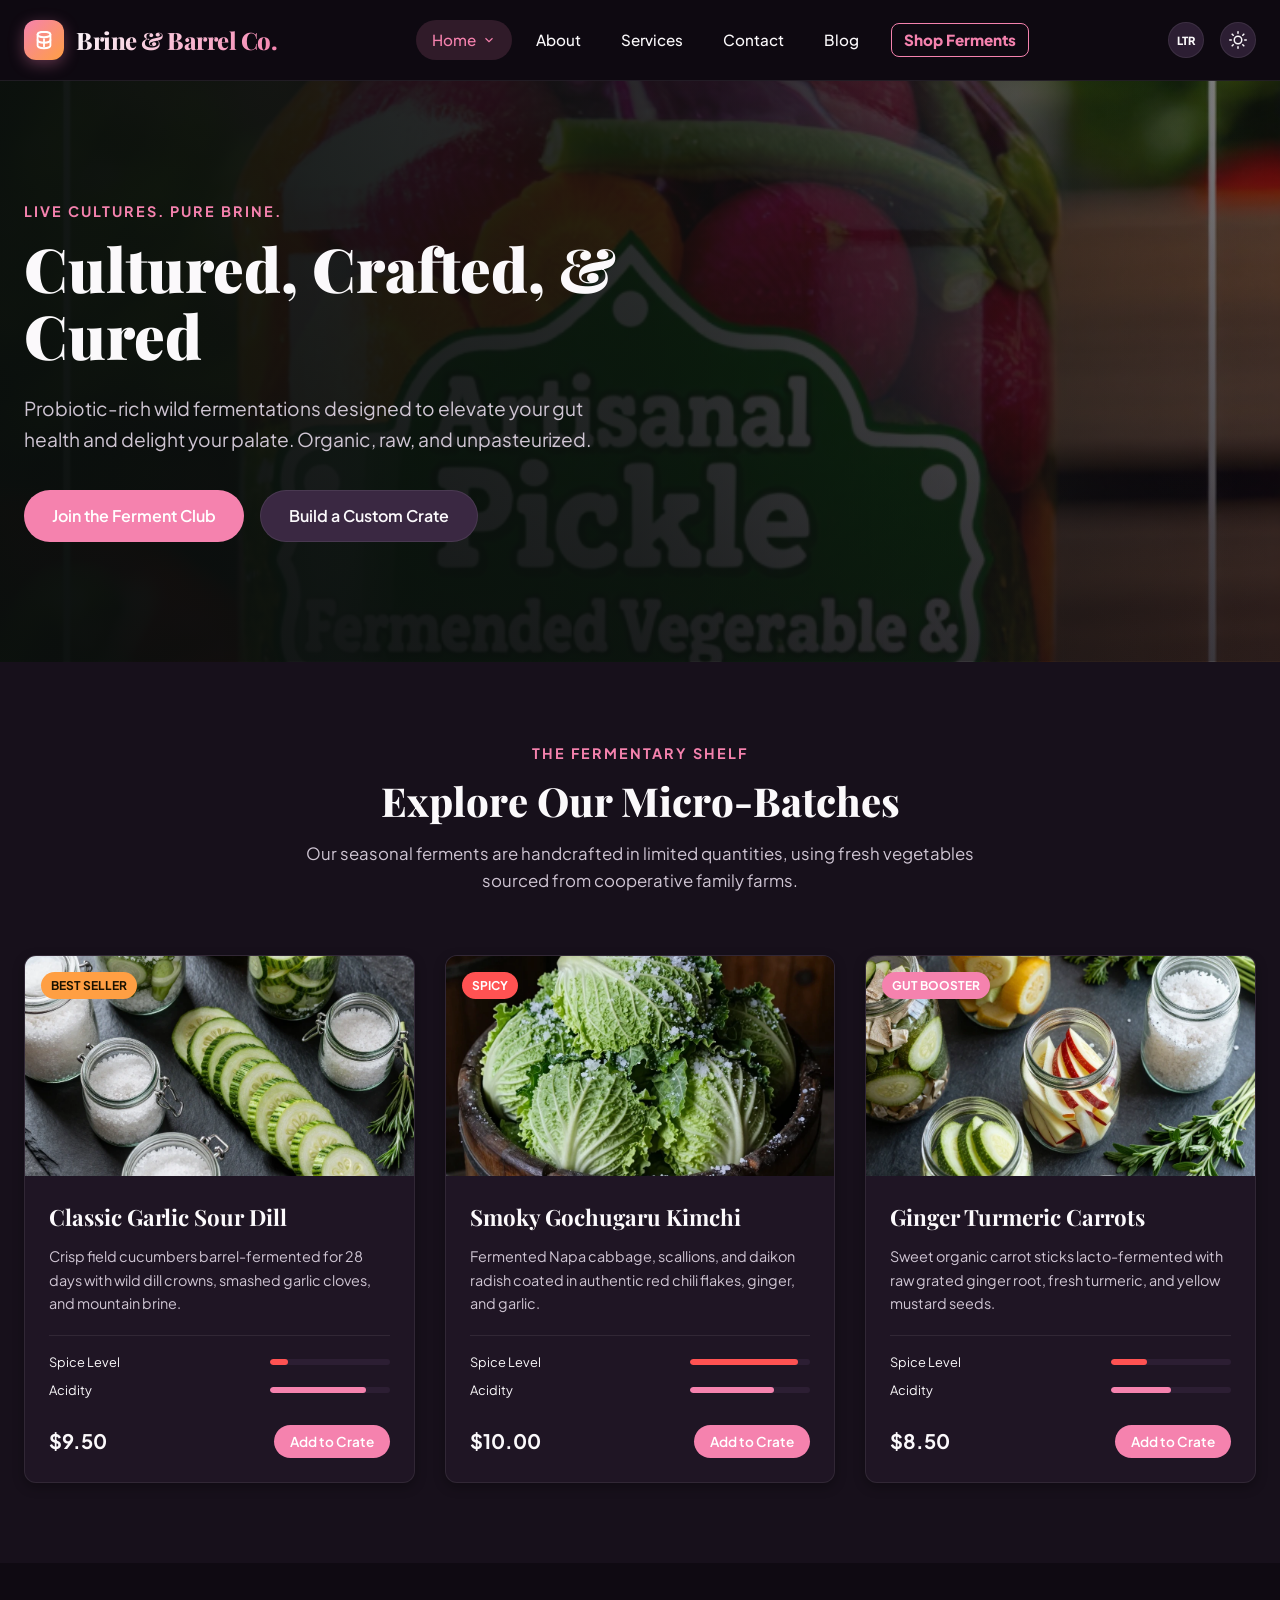
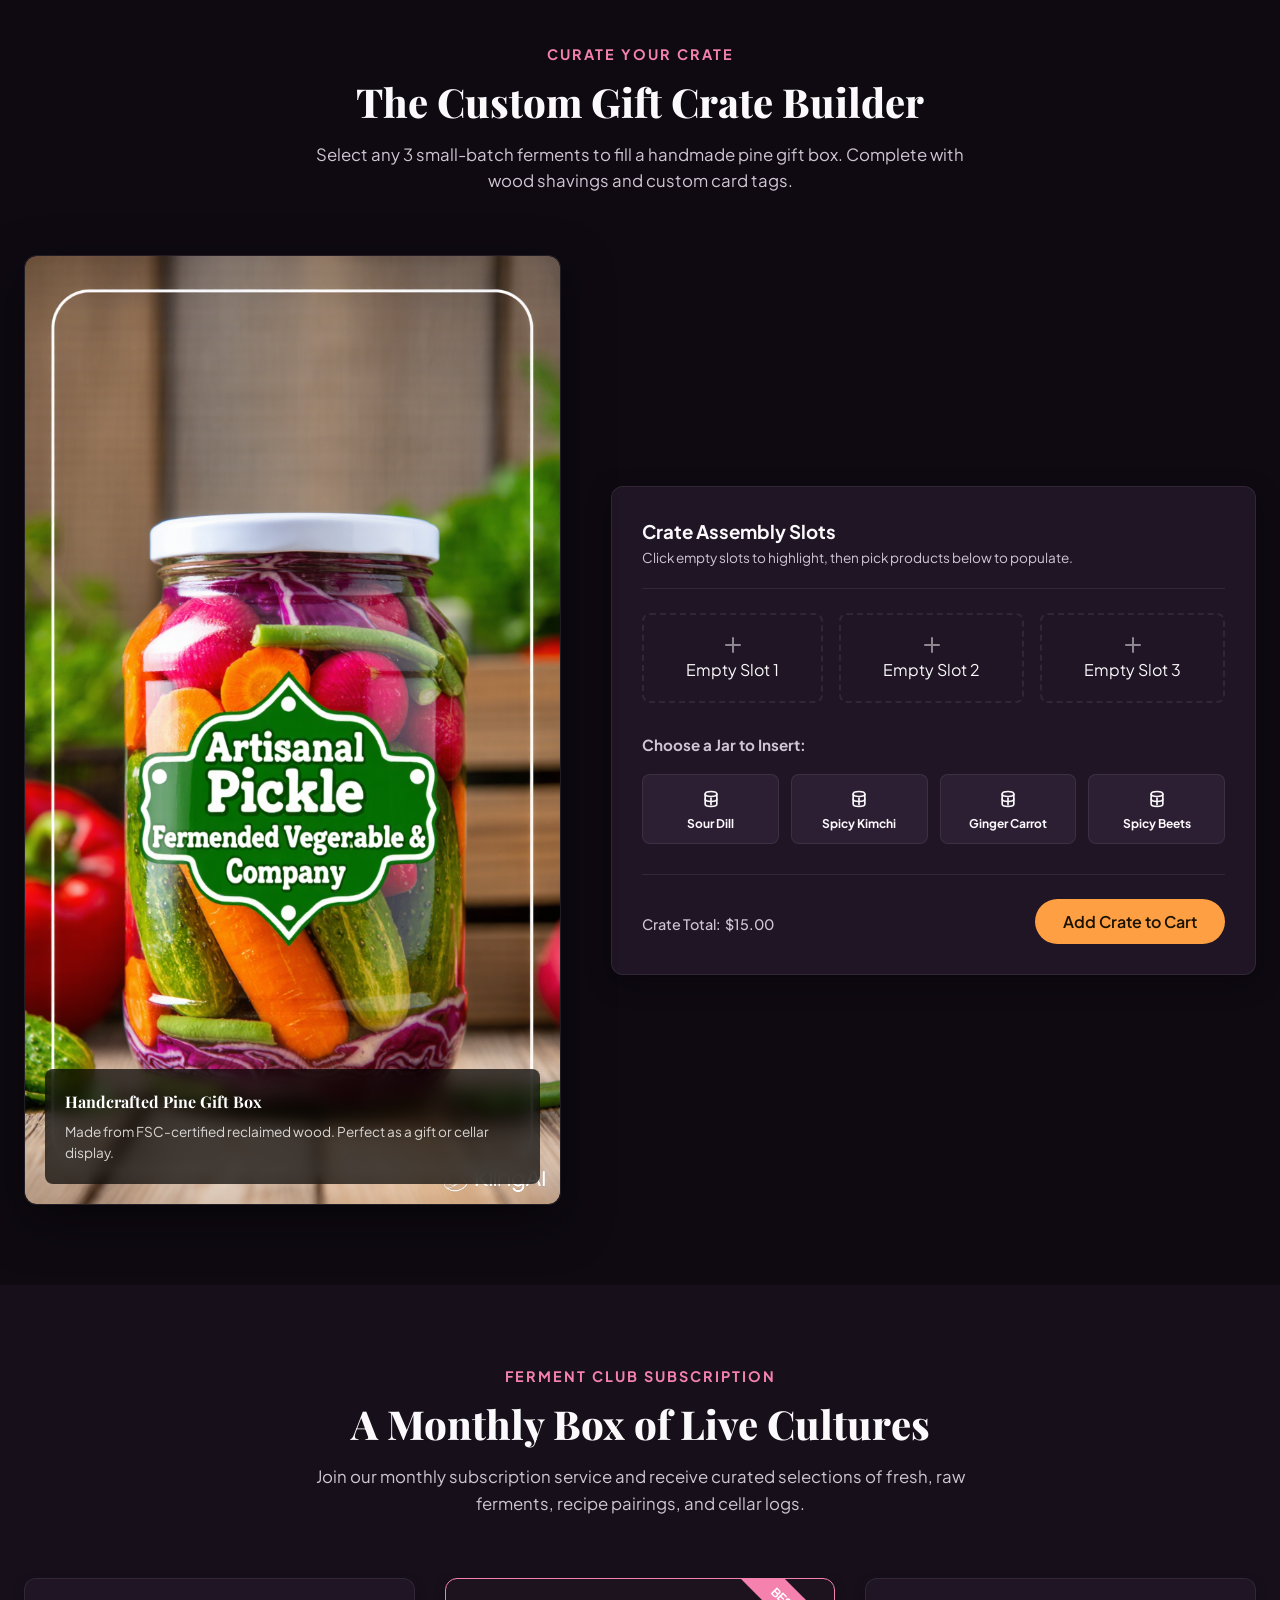
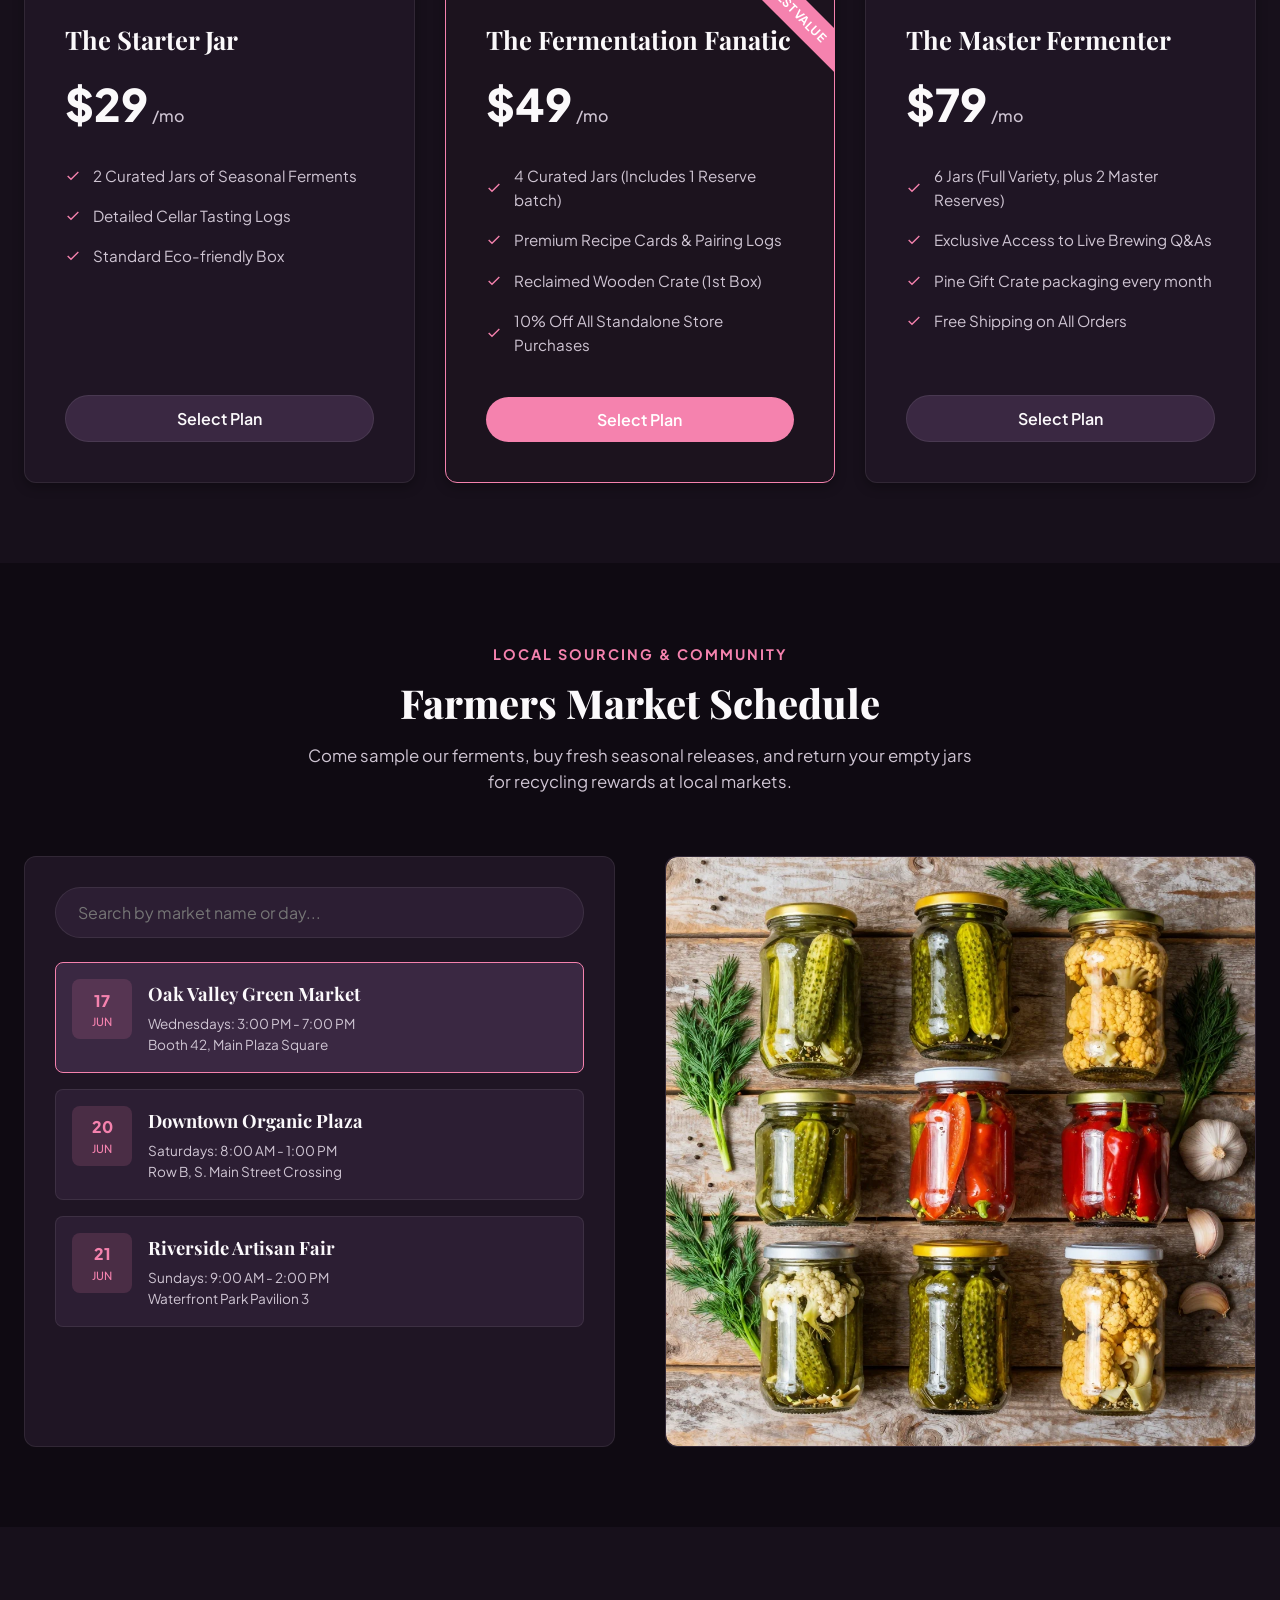
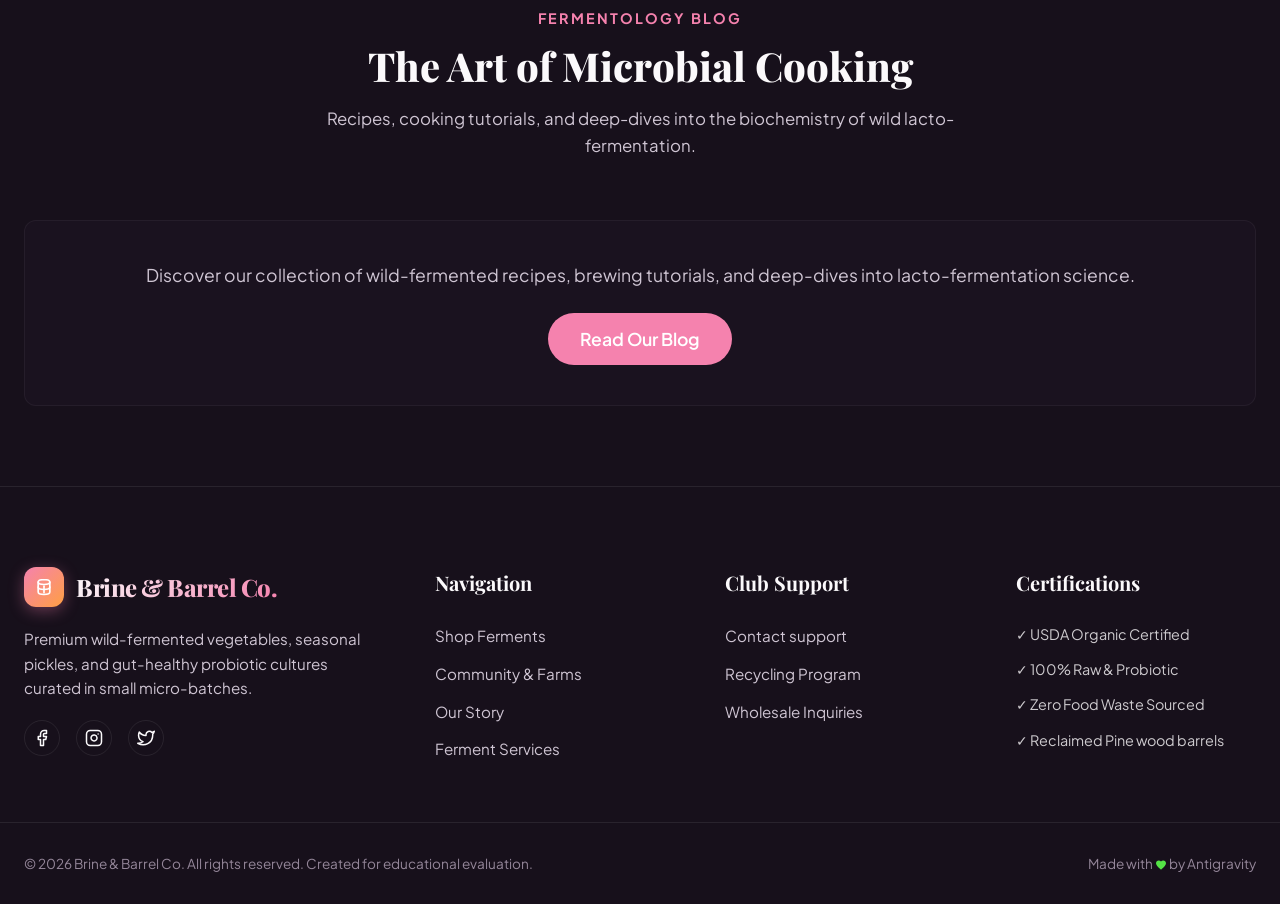
==== commit 08799c58: "Split SPA into multi-page architecture, implement creative reuse of images, add new generated photos" ====
--- a/index.html
+++ b/index.html
@@ -1,25 +1,30 @@
 <!DOCTYPE html>
 <html lang="en">
+
 <head>
   <meta charset="UTF-8">
   <meta name="viewport" content="width=device-width, initial-scale=1.0">
   <title>Brine & Barrel Co. | Artisanal Ferments & Pickles</title>
-  <meta name="description" content="Premium wild-fermented vegetables, seasonal pickles, monthly subscription boxes, and custom gift crates crafted with local organic ingredients.">
+  <meta name="description"
+    content="Premium wild-fermented vegetables, seasonal pickles, monthly subscription boxes, and custom gift crates crafted with local organic ingredients.">
   <link rel="stylesheet" href="css/style.css">
-  <link rel="icon" type="image/svg+xml" href="data:image/svg+xml,<svg xmlns='http://www.w3.org/2000/svg' viewBox='0 0 100 100'><rect width='100' height='100' rx='20' fill='%232c1a32'/><circle cx='50' cy='50' r='35' fill='%234caf50' opacity='0.15'/><path d='M38 22h24v8H38z' fill='%23d4af37'/><path d='M30 30h40v42a10 10 0 0 1-10 10H40a10 10 0 0 1-10-10V30z' fill='none' stroke='%234caf50' stroke-width='6'/><path d='M44 42v22M56 42v22' stroke='%234caf50' stroke-width='6' stroke-linecap='round'/></svg>">
+  <link rel="icon" type="image/svg+xml"
+    href="data:image/svg+xml,<svg xmlns='http://www.w3.org/2000/svg' viewBox='0 0 100 100'><rect width='100' height='100' rx='20' fill='%232c1a32'/><circle cx='50' cy='50' r='35' fill='%234caf50' opacity='0.15'/><path d='M38 22h24v8H38z' fill='%23d4af37'/><path d='M30 30h40v42a10 10 0 0 1-10 10H40a10 10 0 0 1-10-10V30z' fill='none' stroke='%234caf50' stroke-width='6'/><path d='M44 42v22M56 42v22' stroke='%234caf50' stroke-width='6' stroke-linecap='round'/></svg>">
 </head>
+
 <body>
 
   <!-- --- HEADER & NAVIGATION --- -->
   <header>
     <div class="container nav-container">
-      <a href="#home1" class="logo" data-view="home1">
+      <a href="index.html" class="logo">
         <div class="logo-icon">
-          <svg width="22" height="22" viewBox="0 0 24 24" fill="none" stroke="currentColor" stroke-width="2" stroke-linecap="round" stroke-linejoin="round" style="display: block;">
-            <path d="M8 3h8v3H8z"></path>
-            <path d="M6 6h12v13a3 3 0 0 1-3 3H9a3 3 0 0 1-3-3V6z"></path>
-            <path d="M10 11v6"></path>
-            <path d="M14 11v6"></path>
+          <svg width="22" height="22" viewBox="0 0 24 24" fill="none" stroke="currentColor" stroke-width="2"
+            stroke-linecap="round" stroke-linejoin="round" style="display: block;">
+            <path d="M12 3c-3.87 0-7 1.34-7 3s3.13 3 7 3 7-1.34 7-3-3.13-3-7-3z"></path>
+            <path d="M5 6v12c0 1.66 3.13 3 7 3s7-1.34 7-3V6"></path>
+            <path d="M5 12c0 1.66 3.13 3 7 3s7-1.34 7-3"></path>
+            <path d="M12 11v8"></path>
           </svg>
         </div>
         <span>Brine & Barrel Co.</span>
@@ -28,38 +33,53 @@
       <nav>
         <ul class="nav-menu">
           <li class="nav-item active">
-            <a href="#home1" class="nav-link" data-view="home1">
+            <a href="index.html" class="nav-link">
               Home
-              <svg viewBox="0 0 24 24" fill="none" stroke="currentColor" stroke-width="2"><polyline points="6 9 12 15 18 9"></polyline></svg>
+              <svg viewBox="0 0 24 24" fill="none" stroke="currentColor" stroke-width="2">
+                <polyline points="6 9 12 15 18 9"></polyline>
+              </svg>
             </a>
             <div class="dropdown-menu">
-              <a href="#home1" class="dropdown-item" data-view="home1">Home 1</a>
-              <a href="#home2" class="dropdown-item" data-view="home2">Home 2</a>
+              <a href="index.html" class="dropdown-item">Home 1</a>
+              <a href="home2.html" class="dropdown-item">Home 2</a>
             </div>
           </li>
           <li class="nav-item">
-            <a href="#about" class="nav-link" data-view="about">About</a>
+            <a href="about.html" class="nav-link">About</a>
           </li>
           <li class="nav-item">
-            <a href="#services" class="nav-link" data-view="services">Services</a>
+            <a href="services.html" class="nav-link">Services</a>
           </li>
           <li class="nav-item">
-            <a href="#contact" class="nav-link" data-view="contact">Contact</a>
+            <a href="contact.html" class="nav-link">Contact</a>
           </li>
+          <li class="nav-item">
+            <a href="blog.html" class="nav-link">Blog</a>
+          </li>
+          
+          <li class="nav-item">
+            <a href="shop.html" class="nav-link" style="color: var(--primary); font-weight: 800; border: 1px solid var(--primary); border-radius: 8px; padding: 4px 12px; margin-left: 8px;">Shop Ferments</a>
+          </li>
+
+          
 
           <!-- Mobile-only controls block inside nav-menu -->
           <li class="mobile-only-controls-li">
             <div class="mobile-only-controls">
-              <div style="display: flex; gap: 12px; margin-top: 15px; padding-top: 15px; border-top: 1px solid var(--border-color); width: 100%;">
+              <div
+                style="display: flex; gap: 12px; margin-top: 15px; padding-top: 15px; border-top: 1px solid var(--border-color); width: 100%;">
                 <!-- LTR/RTL Toggle -->
-                <button class="dir-toggle-btn mobile-dir-toggle" aria-label="Toggle Layout Direction" style="flex: 1; height: 44px; border-radius: 8px;">
+                <button class="dir-toggle-btn mobile-dir-toggle" aria-label="Toggle Layout Direction"
+                  style="flex: 1; height: 44px; border-radius: 8px;">
                   <span class="dir-text">LTR</span>
                 </button>
-                
+
                 <!-- Dark/Light theme toggle -->
-                <button class="theme-toggle-btn mobile-theme-toggle" aria-label="Toggle Theme" style="flex: 1; height: 44px; border-radius: 8px; justify-content: center;">
+                <button class="theme-toggle-btn mobile-theme-toggle" aria-label="Toggle Theme"
+                  style="flex: 1; height: 44px; border-radius: 8px; justify-content: center;">
                   <!-- Sun icon -->
-                  <svg class="sun-icon" viewBox="0 0 24 24" fill="none" stroke="currentColor" stroke-width="2" stroke-linecap="round" stroke-linejoin="round" style="width: 20px; height: 20px;">
+                  <svg class="sun-icon" viewBox="0 0 24 24" fill="none" stroke="currentColor" stroke-width="2"
+                    stroke-linecap="round" stroke-linejoin="round" style="width: 20px; height: 20px;">
                     <circle cx="12" cy="12" r="5"></circle>
                     <line x1="12" y1="1" x2="12" y2="3"></line>
                     <line x1="12" y1="21" x2="12" y2="23"></line>
@@ -71,7 +91,8 @@
                     <line x1="18.36" y1="5.64" x2="19.78" y2="4.22"></line>
                   </svg>
                   <!-- Moon icon -->
-                  <svg class="moon-icon" viewBox="0 0 24 24" fill="none" stroke="currentColor" stroke-width="2" stroke-linecap="round" stroke-linejoin="round" style="width: 20px; height: 20px;">
+                  <svg class="moon-icon" viewBox="0 0 24 24" fill="none" stroke="currentColor" stroke-width="2"
+                    stroke-linecap="round" stroke-linejoin="round" style="width: 20px; height: 20px;">
                     <path d="M21 12.79A9 9 0 1 1 11.21 3 7 7 0 0 0 21 12.79z"></path>
                   </svg>
                 </button>
@@ -91,7 +112,8 @@
         <!-- Dark/Light theme toggle -->
         <button class="theme-toggle-btn" id="theme-toggle" aria-label="Toggle Theme">
           <!-- Sun icon -->
-          <svg class="sun-icon" viewBox="0 0 24 24" fill="none" stroke="currentColor" stroke-width="2" stroke-linecap="round" stroke-linejoin="round">
+          <svg class="sun-icon" viewBox="0 0 24 24" fill="none" stroke="currentColor" stroke-width="2"
+            stroke-linecap="round" stroke-linejoin="round">
             <circle cx="12" cy="12" r="5"></circle>
             <line x1="12" y1="1" x2="12" y2="3"></line>
             <line x1="12" y1="21" x2="12" y2="23"></line>
@@ -103,7 +125,8 @@
             <line x1="18.36" y1="5.64" x2="19.78" y2="4.22"></line>
           </svg>
           <!-- Moon icon -->
-          <svg class="moon-icon" viewBox="0 0 24 24" fill="none" stroke="currentColor" stroke-width="2" stroke-linecap="round" stroke-linejoin="round">
+          <svg class="moon-icon" viewBox="0 0 24 24" fill="none" stroke="currentColor" stroke-width="2"
+            stroke-linecap="round" stroke-linejoin="round">
             <path d="M21 12.79A9 9 0 1 1 11.21 3 7 7 0 0 0 21 12.79z"></path>
           </svg>
         </button>
@@ -112,7 +135,8 @@
 
         <!-- Mobile Hamburger Menu Button -->
         <button class="hamburger-btn" id="hamburger-toggle" aria-label="Toggle Navigation Menu">
-          <svg width="24" height="24" viewBox="0 0 24 24" fill="none" stroke="currentColor" stroke-width="2" stroke-linecap="round" stroke-linejoin="round" style="display: block;">
+          <svg width="24" height="24" viewBox="0 0 24 24" fill="none" stroke="currentColor" stroke-width="2"
+            stroke-linecap="round" stroke-linejoin="round" style="display: block;">
             <line x1="3" y1="12" x2="21" y2="12" class="line-mid"></line>
             <line x1="3" y1="6" x2="21" y2="6" class="line-top"></line>
             <line x1="3" y1="18" x2="21" y2="18" class="line-bot"></line>
@@ -124,17 +148,17 @@
 
   <!-- --- MAIN CONTENT VIEWS --- -->
   <main>
-
-    <!-- ==================== HOME 1: DEFAULT SHOP VIEW ==================== -->
-    <div id="home1-view" class="view-section active">
-      
+<div id="home1-view" class="view-section active">
+
       <!-- Section 1: Hero -->
-      <section id="h1s1" class="hero-1" style="background-image: url('C:/Users/ADMIN/.gemini/antigravity/brain/5abd6beb-fd6d-4c32-bbee-e7d42cfc0139/artisanal_pickles_hero_1781429323289.png');">
+      <section id="h1s1" class="hero-1"
+        style="background-image: linear-gradient(rgba(15, 10, 18, 0.5), rgba(15, 10, 18, 0.8)), url('z14.png'); background-size: cover; background-position: center;">
         <div class="container">
           <div class="hero-content">
             <span class="section-subtitle">Live Cultures. Pure Brine.</span>
             <h1 class="hero-title">Cultured, Crafted, & Cured</h1>
-            <p class="hero-desc">Probiotic-rich wild fermentations designed to elevate your gut health and delight your palate. Organic, raw, and unpasteurized.</p>
+            <p class="hero-desc">Probiotic-rich wild fermentations designed to elevate your gut health and delight your
+              palate. Organic, raw, and unpasteurized.</p>
             <div class="hero-buttons">
               <a href="#home1-subscription" class="btn btn-primary" data-view="home1">Join the Ferment Club</a>
               <a href="#h1s3" class="btn btn-secondary" data-view="home1">Build a Custom Crate</a>
@@ -149,32 +173,42 @@
           <div class="section-header">
             <span class="section-subtitle">The Fermentary Shelf</span>
             <h2 class="section-title">Explore Our Micro-Batches</h2>
-            <p class="section-desc">Our seasonal ferments are handcrafted in limited quantities, using fresh vegetables sourced from cooperative family farms.</p>
-          </div>
-          
+            <p class="section-desc">Our seasonal ferments are handcrafted in limited quantities, using fresh vegetables
+              sourced from cooperative family farms.</p>
+          </div>
+
           <div class="varieties-grid">
             <!-- Product 1 -->
             <div class="product-card">
               <div class="product-img-container">
                 <span class="product-tag">Best Seller</span>
-                <img src="C:/Users/ADMIN/.gemini/antigravity/brain/5abd6beb-fd6d-4c32-bbee-e7d42cfc0139/garlic_sour_dill_1781430003696.png" alt="Classic Garlic Sour Dill Pickles" class="product-img" style="width: 100%; height: 100%; object-fit: cover; display: block;">
+                <img
+                  src="z2.webp"
+                  alt="Classic Garlic Sour Dill Pickles" class="product-img"
+                  style="width: 100%; height: 250px; object-fit: cover; display: block;">
               </div>
               <div class="product-body">
                 <h3 class="product-title">Classic Garlic Sour Dill</h3>
-                <p class="product-desc">Crisp field cucumbers barrel-fermented for 28 days with wild dill crowns, smashed garlic cloves, and mountain brine.</p>
+                <p class="product-desc">Crisp field cucumbers barrel-fermented for 28 days with wild dill crowns,
+                  smashed garlic cloves, and mountain brine.</p>
                 <div class="taste-profile">
                   <div class="taste-metric">
                     <span>Spice Level</span>
-                    <div class="metric-bar-container"><div class="metric-bar spice" style="width: 15%"></div></div>
+                    <div class="metric-bar-container">
+                      <div class="metric-bar spice" style="width: 15%"></div>
+                    </div>
                   </div>
                   <div class="taste-metric">
                     <span>Acidity</span>
-                    <div class="metric-bar-container"><div class="metric-bar" style="width: 80%"></div></div>
+                    <div class="metric-bar-container">
+                      <div class="metric-bar" style="width: 80%"></div>
+                    </div>
                   </div>
                 </div>
                 <div class="product-footer">
                   <span class="product-price">$9.50</span>
-                  <button class="btn btn-primary btn-sm btn-add-crate" onclick="alert('Try selecting jars in the Crate Builder below!');">Add to Crate</button>
+                  <button class="btn btn-primary btn-sm btn-add-crate"
+                    onclick="alert('Try selecting jars in the Crate Builder below!');">Add to Crate</button>
                 </div>
               </div>
             </div>
@@ -183,24 +217,31 @@
             <div class="product-card">
               <div class="product-img-container">
                 <span class="product-tag" style="background-color: var(--danger); color: white;">Spicy</span>
-                <img src="v1.jpg" alt="Smoky Gochugaru Kimchi" class="product-img" style="width: 100%; height: 100%; object-fit: cover; display: block;">
+                <img src="z9.webp" alt="Smoky Gochugaru Kimchi" class="product-img"
+                  style="width: 100%; height: 250px; object-fit: cover; display: block;">
               </div>
               <div class="product-body">
                 <h3 class="product-title">Smoky Gochugaru Kimchi</h3>
-                <p class="product-desc">Fermented Napa cabbage, scallions, and daikon radish coated in authentic red chili flakes, ginger, and garlic.</p>
+                <p class="product-desc">Fermented Napa cabbage, scallions, and daikon radish coated in authentic red
+                  chili flakes, ginger, and garlic.</p>
                 <div class="taste-profile">
                   <div class="taste-metric">
                     <span>Spice Level</span>
-                    <div class="metric-bar-container"><div class="metric-bar spice" style="width: 90%"></div></div>
+                    <div class="metric-bar-container">
+                      <div class="metric-bar spice" style="width: 90%"></div>
+                    </div>
                   </div>
                   <div class="taste-metric">
                     <span>Acidity</span>
-                    <div class="metric-bar-container"><div class="metric-bar" style="width: 70%"></div></div>
+                    <div class="metric-bar-container">
+                      <div class="metric-bar" style="width: 70%"></div>
+                    </div>
                   </div>
                 </div>
                 <div class="product-footer">
                   <span class="product-price">$10.00</span>
-                  <button class="btn btn-primary btn-sm btn-add-crate" onclick="alert('Try selecting jars in the Crate Builder below!');">Add to Crate</button>
+                  <button class="btn btn-primary btn-sm btn-add-crate"
+                    onclick="alert('Try selecting jars in the Crate Builder below!');">Add to Crate</button>
                 </div>
               </div>
             </div>
@@ -209,24 +250,31 @@
             <div class="product-card">
               <div class="product-img-container">
                 <span class="product-tag" style="background-color: var(--primary); color: white;">Gut Booster</span>
-                <img src="v2.webp" alt="Ginger Turmeric Carrots" class="product-img" style="width: 100%; height: 100%; object-fit: cover; display: block;">
+                <img src="z1.webp" alt="Ginger Turmeric Carrots" class="product-img"
+                  style="width: 100%; height: 250px; object-fit: cover; display: block;">
               </div>
               <div class="product-body">
                 <h3 class="product-title">Ginger Turmeric Carrots</h3>
-                <p class="product-desc">Sweet organic carrot sticks lacto-fermented with raw grated ginger root, fresh turmeric, and yellow mustard seeds.</p>
+                <p class="product-desc">Sweet organic carrot sticks lacto-fermented with raw grated ginger root, fresh
+                  turmeric, and yellow mustard seeds.</p>
                 <div class="taste-profile">
                   <div class="taste-metric">
                     <span>Spice Level</span>
-                    <div class="metric-bar-container"><div class="metric-bar spice" style="width: 30%"></div></div>
+                    <div class="metric-bar-container">
+                      <div class="metric-bar spice" style="width: 30%"></div>
+                    </div>
                   </div>
                   <div class="taste-metric">
                     <span>Acidity</span>
-                    <div class="metric-bar-container"><div class="metric-bar" style="width: 50%"></div></div>
+                    <div class="metric-bar-container">
+                      <div class="metric-bar" style="width: 50%"></div>
+                    </div>
                   </div>
                 </div>
                 <div class="product-footer">
                   <span class="product-price">$8.50</span>
-                  <button class="btn btn-primary btn-sm btn-add-crate" onclick="alert('Try selecting jars in the Crate Builder below!');">Add to Crate</button>
+                  <button class="btn btn-primary btn-sm btn-add-crate"
+                    onclick="alert('Try selecting jars in the Crate Builder below!');">Add to Crate</button>
                 </div>
               </div>
             </div>
@@ -240,15 +288,18 @@
           <div class="section-header">
             <span class="section-subtitle">Curate Your Crate</span>
             <h2 class="section-title">The Custom Gift Crate Builder</h2>
-            <p class="section-desc">Select any 3 small-batch ferments to fill a handmade pine gift box. Complete with wood shavings and custom card tags.</p>
+            <p class="section-desc">Select any 3 small-batch ferments to fill a handmade pine gift box. Complete with
+              wood shavings and custom card tags.</p>
           </div>
 
           <div class="crate-section-layout">
             <div class="crate-preview-box">
-              <img src="C:/Users/ADMIN/.gemini/antigravity/brain/5abd6beb-fd6d-4c32-bbee-e7d42cfc0139/fermentation_gift_crate_1781429343142.png" alt="Handmade wooden crate with pickles" style="width: 100%; border-radius: var(--border-radius);">
-              <div style="position: absolute; bottom: 20px; left: 20px; right: 20px; background: rgba(0,0,0,0.7); backdrop-filter: blur(8px); padding: 20px; border-radius: 8px; color: white;">
+              <img src="z14.png" alt="Handmade wooden crate with pickles" style="width: 100%; border-radius: var(--border-radius);">
+              <div
+                style="position: absolute; bottom: 20px; left: 20px; right: 20px; background: rgba(0,0,0,0.7); backdrop-filter: blur(8px); padding: 20px; border-radius: 8px; color: white;">
                 <h4 style="font-family: var(--font-heading); margin-bottom: 6px;">Handcrafted Pine Gift Box</h4>
-                <p style="font-size: 0.85rem; opacity: 0.8;">Made from FSC-certified reclaimed wood. Perfect as a gift or cellar display.</p>
+                <p style="font-size: 0.85rem; opacity: 0.8;">Made from FSC-certified reclaimed wood. Perfect as a gift
+                  or cellar display.</p>
               </div>
             </div>
 
@@ -256,13 +307,15 @@
             <div class="builder-widget">
               <div class="builder-header">
                 <h3>Crate Assembly Slots</h3>
-                <p style="color: var(--text-secondary); font-size: 0.85rem;">Click empty slots to highlight, then pick products below to populate.</p>
+                <p style="color: var(--text-secondary); font-size: 0.85rem;">Click empty slots to highlight, then pick
+                  products below to populate.</p>
               </div>
 
               <div class="builder-slots">
                 <div class="builder-slot" id="slot-0">
                   <span class="slot-emoji">
-                    <svg width="24" height="24" viewBox="0 0 24 24" fill="none" stroke="currentColor" stroke-width="2" stroke-linecap="round" stroke-linejoin="round" style="display: block; opacity: 0.5;">
+                    <svg width="24" height="24" viewBox="0 0 24 24" fill="none" stroke="currentColor" stroke-width="2"
+                      stroke-linecap="round" stroke-linejoin="round" style="display: block; opacity: 0.5;">
                       <line x1="12" y1="5" x2="12" y2="19"></line>
                       <line x1="5" y1="12" x2="19" y2="12"></line>
                     </svg>
@@ -272,7 +325,8 @@
                 </div>
                 <div class="builder-slot" id="slot-1">
                   <span class="slot-emoji">
-                    <svg width="24" height="24" viewBox="0 0 24 24" fill="none" stroke="currentColor" stroke-width="2" stroke-linecap="round" stroke-linejoin="round" style="display: block; opacity: 0.5;">
+                    <svg width="24" height="24" viewBox="0 0 24 24" fill="none" stroke="currentColor" stroke-width="2"
+                      stroke-linecap="round" stroke-linejoin="round" style="display: block; opacity: 0.5;">
                       <line x1="12" y1="5" x2="12" y2="19"></line>
                       <line x1="5" y1="12" x2="19" y2="12"></line>
                     </svg>
@@ -282,7 +336,8 @@
                 </div>
                 <div class="builder-slot" id="slot-2">
                   <span class="slot-emoji">
-                    <svg width="24" height="24" viewBox="0 0 24 24" fill="none" stroke="currentColor" stroke-width="2" stroke-linecap="round" stroke-linejoin="round" style="display: block; opacity: 0.5;">
+                    <svg width="24" height="24" viewBox="0 0 24 24" fill="none" stroke="currentColor" stroke-width="2"
+                      stroke-linecap="round" stroke-linejoin="round" style="display: block; opacity: 0.5;">
                       <line x1="12" y1="5" x2="12" y2="19"></line>
                       <line x1="5" y1="12" x2="19" y2="12"></line>
                     </svg>
@@ -297,36 +352,48 @@
                 <div class="builder-selector-grid">
                   <div class="selector-item" data-name="Sour Dill" data-type="sour-dill">
                     <span class="selector-emoji">
-                      <svg width="20" height="24" viewBox="0 0 24 24" fill="none" stroke="currentColor" stroke-width="2" stroke-linecap="round" stroke-linejoin="round" style="display: block;">
-                        <path d="M8 3h8v3H8z"></path>
-                        <path d="M6 6h12v13a3 3 0 0 1-3 3H9a3 3 0 0 1-3-3V6z"></path>
+                      <svg width="20" height="24" viewBox="0 0 24 24" fill="none" stroke="currentColor" stroke-width="2"
+                        stroke-linecap="round" stroke-linejoin="round" style="display: block;">
+                        <path d="M12 3c-3.87 0-7 1.34-7 3s3.13 3 7 3 7-1.34 7-3-3.13-3-7-3z"></path>
+                        <path d="M5 6v12c0 1.66 3.13 3 7 3s7-1.34 7-3V6"></path>
+                        <path d="M5 12c0 1.66 3.13 3 7 3s7-1.34 7-3"></path>
+                        <path d="M12 11v8"></path>
                       </svg>
                     </span>
                     <span class="selector-name">Sour Dill</span>
                   </div>
                   <div class="selector-item" data-name="Kimchi" data-type="kimchi">
                     <span class="selector-emoji">
-                      <svg width="20" height="24" viewBox="0 0 24 24" fill="none" stroke="currentColor" stroke-width="2" stroke-linecap="round" stroke-linejoin="round" style="display: block;">
-                        <path d="M8 3h8v3H8z"></path>
-                        <path d="M6 6h12v13a3 3 0 0 1-3 3H9a3 3 0 0 1-3-3V6z"></path>
+                      <svg width="20" height="24" viewBox="0 0 24 24" fill="none" stroke="currentColor" stroke-width="2"
+                        stroke-linecap="round" stroke-linejoin="round" style="display: block;">
+                        <path d="M12 3c-3.87 0-7 1.34-7 3s3.13 3 7 3 7-1.34 7-3-3.13-3-7-3z"></path>
+                        <path d="M5 6v12c0 1.66 3.13 3 7 3s7-1.34 7-3V6"></path>
+                        <path d="M5 12c0 1.66 3.13 3 7 3s7-1.34 7-3"></path>
+                        <path d="M12 11v8"></path>
                       </svg>
                     </span>
                     <span class="selector-name">Spicy Kimchi</span>
                   </div>
                   <div class="selector-item" data-name="Ginger Carrot" data-type="ginger-carrot">
                     <span class="selector-emoji">
-                      <svg width="20" height="24" viewBox="0 0 24 24" fill="none" stroke="currentColor" stroke-width="2" stroke-linecap="round" stroke-linejoin="round" style="display: block;">
-                        <path d="M8 3h8v3H8z"></path>
-                        <path d="M6 6h12v13a3 3 0 0 1-3 3H9a3 3 0 0 1-3-3V6z"></path>
+                      <svg width="20" height="24" viewBox="0 0 24 24" fill="none" stroke="currentColor" stroke-width="2"
+                        stroke-linecap="round" stroke-linejoin="round" style="display: block;">
+                        <path d="M12 3c-3.87 0-7 1.34-7 3s3.13 3 7 3 7-1.34 7-3-3.13-3-7-3z"></path>
+                        <path d="M5 6v12c0 1.66 3.13 3 7 3s7-1.34 7-3V6"></path>
+                        <path d="M5 12c0 1.66 3.13 3 7 3s7-1.34 7-3"></path>
+                        <path d="M12 11v8"></path>
                       </svg>
                     </span>
                     <span class="selector-name">Ginger Carrot</span>
                   </div>
                   <div class="selector-item" data-name="Habanero Beets" data-type="spicy-beets">
                     <span class="selector-emoji">
-                      <svg width="20" height="24" viewBox="0 0 24 24" fill="none" stroke="currentColor" stroke-width="2" stroke-linecap="round" stroke-linejoin="round" style="display: block;">
-                        <path d="M8 3h8v3H8z"></path>
-                        <path d="M6 6h12v13a3 3 0 0 1-3 3H9a3 3 0 0 1-3-3V6z"></path>
+                      <svg width="20" height="24" viewBox="0 0 24 24" fill="none" stroke="currentColor" stroke-width="2"
+                        stroke-linecap="round" stroke-linejoin="round" style="display: block;">
+                        <path d="M12 3c-3.87 0-7 1.34-7 3s3.13 3 7 3 7-1.34 7-3-3.13-3-7-3z"></path>
+                        <path d="M5 6v12c0 1.66 3.13 3 7 3s7-1.34 7-3V6"></path>
+                        <path d="M5 12c0 1.66 3.13 3 7 3s7-1.34 7-3"></path>
+                        <path d="M12 11v8"></path>
                       </svg>
                     </span>
                     <span class="selector-name">Spicy Beets</span>
@@ -352,7 +419,8 @@
           <div class="section-header">
             <span class="section-subtitle">Ferment Club Subscription</span>
             <h2 class="section-title">A Monthly Box of Live Cultures</h2>
-            <p class="section-desc">Join our monthly subscription service and receive curated selections of fresh, raw ferments, recipe pairings, and cellar logs.</p>
+            <p class="section-desc">Join our monthly subscription service and receive curated selections of fresh, raw
+              ferments, recipe pairings, and cellar logs.</p>
           </div>
 
           <div class="pricing-grid">
@@ -362,19 +430,26 @@
               <div class="pricing-price">$29<span>/mo</span></div>
               <ul class="pricing-features">
                 <li class="pricing-feature">
-                  <svg viewBox="0 0 24 24" fill="none" stroke="currentColor" stroke-width="2"><polyline points="20 6 9 17 4 12"></polyline></svg>
+                  <svg viewBox="0 0 24 24" fill="none" stroke="currentColor" stroke-width="2">
+                    <polyline points="20 6 9 17 4 12"></polyline>
+                  </svg>
                   2 Curated Jars of Seasonal Ferments
                 </li>
                 <li class="pricing-feature">
-                  <svg viewBox="0 0 24 24" fill="none" stroke="currentColor" stroke-width="2"><polyline points="20 6 9 17 4 12"></polyline></svg>
+                  <svg viewBox="0 0 24 24" fill="none" stroke="currentColor" stroke-width="2">
+                    <polyline points="20 6 9 17 4 12"></polyline>
+                  </svg>
                   Detailed Cellar Tasting Logs
                 </li>
                 <li class="pricing-feature">
-                  <svg viewBox="0 0 24 24" fill="none" stroke="currentColor" stroke-width="2"><polyline points="20 6 9 17 4 12"></polyline></svg>
+                  <svg viewBox="0 0 24 24" fill="none" stroke="currentColor" stroke-width="2">
+                    <polyline points="20 6 9 17 4 12"></polyline>
+                  </svg>
                   Standard Eco-friendly Box
                 </li>
               </ul>
-              <button class="btn btn-secondary" onclick="alert('Subscriptions can be arranged via the Contact page form!');">Select Plan</button>
+              <button class="btn btn-secondary"
+                onclick="alert('Subscriptions can be arranged via the Contact page form!');">Select Plan</button>
             </div>
 
             <!-- Card 2 -->
@@ -384,23 +459,32 @@
               <div class="pricing-price">$49<span>/mo</span></div>
               <ul class="pricing-features">
                 <li class="pricing-feature">
-                  <svg viewBox="0 0 24 24" fill="none" stroke="currentColor" stroke-width="2"><polyline points="20 6 9 17 4 12"></polyline></svg>
+                  <svg viewBox="0 0 24 24" fill="none" stroke="currentColor" stroke-width="2">
+                    <polyline points="20 6 9 17 4 12"></polyline>
+                  </svg>
                   4 Curated Jars (Includes 1 Reserve batch)
                 </li>
                 <li class="pricing-feature">
-                  <svg viewBox="0 0 24 24" fill="none" stroke="currentColor" stroke-width="2"><polyline points="20 6 9 17 4 12"></polyline></svg>
+                  <svg viewBox="0 0 24 24" fill="none" stroke="currentColor" stroke-width="2">
+                    <polyline points="20 6 9 17 4 12"></polyline>
+                  </svg>
                   Premium Recipe Cards & Pairing Logs
                 </li>
                 <li class="pricing-feature">
-                  <svg viewBox="0 0 24 24" fill="none" stroke="currentColor" stroke-width="2"><polyline points="20 6 9 17 4 12"></polyline></svg>
+                  <svg viewBox="0 0 24 24" fill="none" stroke="currentColor" stroke-width="2">
+                    <polyline points="20 6 9 17 4 12"></polyline>
+                  </svg>
                   Reclaimed Wooden Crate (1st Box)
                 </li>
                 <li class="pricing-feature">
-                  <svg viewBox="0 0 24 24" fill="none" stroke="currentColor" stroke-width="2"><polyline points="20 6 9 17 4 12"></polyline></svg>
+                  <svg viewBox="0 0 24 24" fill="none" stroke="currentColor" stroke-width="2">
+                    <polyline points="20 6 9 17 4 12"></polyline>
+                  </svg>
                   10% Off All Standalone Store Purchases
                 </li>
               </ul>
-              <button class="btn btn-primary" onclick="alert('Subscriptions can be arranged via the Contact page form!');">Select Plan</button>
+              <button class="btn btn-primary"
+                onclick="alert('Subscriptions can be arranged via the Contact page form!');">Select Plan</button>
             </div>
 
             <!-- Card 3 -->
@@ -409,23 +493,32 @@
               <div class="pricing-price">$79<span>/mo</span></div>
               <ul class="pricing-features">
                 <li class="pricing-feature">
-                  <svg viewBox="0 0 24 24" fill="none" stroke="currentColor" stroke-width="2"><polyline points="20 6 9 17 4 12"></polyline></svg>
+                  <svg viewBox="0 0 24 24" fill="none" stroke="currentColor" stroke-width="2">
+                    <polyline points="20 6 9 17 4 12"></polyline>
+                  </svg>
                   6 Jars (Full Variety, plus 2 Master Reserves)
                 </li>
                 <li class="pricing-feature">
-                  <svg viewBox="0 0 24 24" fill="none" stroke="currentColor" stroke-width="2"><polyline points="20 6 9 17 4 12"></polyline></svg>
+                  <svg viewBox="0 0 24 24" fill="none" stroke="currentColor" stroke-width="2">
+                    <polyline points="20 6 9 17 4 12"></polyline>
+                  </svg>
                   Exclusive Access to Live Brewing Q&As
                 </li>
                 <li class="pricing-feature">
-                  <svg viewBox="0 0 24 24" fill="none" stroke="currentColor" stroke-width="2"><polyline points="20 6 9 17 4 12"></polyline></svg>
+                  <svg viewBox="0 0 24 24" fill="none" stroke="currentColor" stroke-width="2">
+                    <polyline points="20 6 9 17 4 12"></polyline>
+                  </svg>
                   Pine Gift Crate packaging every month
                 </li>
                 <li class="pricing-feature">
-                  <svg viewBox="0 0 24 24" fill="none" stroke="currentColor" stroke-width="2"><polyline points="20 6 9 17 4 12"></polyline></svg>
+                  <svg viewBox="0 0 24 24" fill="none" stroke="currentColor" stroke-width="2">
+                    <polyline points="20 6 9 17 4 12"></polyline>
+                  </svg>
                   Free Shipping on All Orders
                 </li>
               </ul>
-              <button class="btn btn-secondary" onclick="alert('Subscriptions can be arranged via the Contact page form!');">Select Plan</button>
+              <button class="btn btn-secondary"
+                onclick="alert('Subscriptions can be arranged via the Contact page form!');">Select Plan</button>
             </div>
           </div>
         </div>
@@ -437,7 +530,8 @@
           <div class="section-header">
             <span class="section-subtitle">Local Sourcing & Community</span>
             <h2 class="section-title">Farmers Market Schedule</h2>
-            <p class="section-desc">Come sample our ferments, buy fresh seasonal releases, and return your empty jars for recycling rewards at local markets.</p>
+            <p class="section-desc">Come sample our ferments, buy fresh seasonal releases, and return your empty jars
+              for recycling rewards at local markets.</p>
           </div>
 
           <div class="market-layout">
@@ -483,27 +577,7 @@
 
             <!-- Map Vector illustration -->
             <div class="market-map-container">
-              <svg viewBox="0 0 500 400" class="market-svg-map" style="background-color: var(--surface-secondary);">
-                <!-- Map Contours Grid -->
-                <path d="M50 50 C 150 70, 200 40, 250 80 C 300 120, 320 60, 450 100 C 480 150, 430 300, 350 350 C 250 320, 150 380, 50 300 Z" fill="none" stroke="var(--border-color)" stroke-width="3" stroke-dasharray="8,8"/>
-                <path d="M100 120 C 180 140, 220 180, 300 210 C 350 240, 380 300, 410 320" fill="none" stroke="rgba(var(--primary-rgb), 0.2)" stroke-width="4"/>
-                <path d="M50 200 C 120 220, 200 240, 350 260 C 450 280, 480 290, 500 300" fill="none" stroke="rgba(var(--secondary-rgb), 0.15)" stroke-width="2"/>
-                
-                <!-- Dot 1 -->
-                <circle id="dot-1" class="map-dot active" cx="180" cy="120" r="10" fill="var(--primary)" stroke="white" stroke-width="2" style="cursor: pointer; transition: all 0.3s ease;"/>
-                <text x="180" y="100" text-anchor="middle" fill="var(--text-primary)" font-size="11" font-weight="700">Oak Valley</text>
-                
-                <!-- Dot 2 -->
-                <circle id="dot-2" class="map-dot" cx="320" cy="200" r="10" fill="var(--primary)" stroke="white" stroke-width="2" style="cursor: pointer; transition: all 0.3s ease;"/>
-                <text x="320" y="180" text-anchor="middle" fill="var(--text-primary)" font-size="11" font-weight="700">Downtown Plaza</text>
-
-                <!-- Dot 3 -->
-                <circle id="dot-3" class="map-dot" cx="250" cy="300" r="10" fill="var(--primary)" stroke="white" stroke-width="2" style="cursor: pointer; transition: all 0.3s ease;"/>
-                <text x="250" y="280" text-anchor="middle" fill="var(--text-primary)" font-size="11" font-weight="700">Riverside Fair</text>
-              </svg>
-              <div style="position: absolute; bottom: 12px; left: 12px; font-size: 0.75rem; color: var(--text-muted);">
-                Click markers or list items to interact.
-              </div>
+              <img src="zz2.webp" alt="Farmers Market Location" style="width: 100%; height: 100%; object-fit: cover; display: block; border-radius: var(--border-radius);">
             </div>
           </div>
         </div>
@@ -515,85 +589,13 @@
           <div class="section-header">
             <span class="section-subtitle">Fermentology Blog</span>
             <h2 class="section-title">The Art of Microbial Cooking</h2>
-            <p class="section-desc">Recipes, cooking tutorials, and deep-dives into the biochemistry of wild lacto-fermentation.</p>
-          </div>
-
-          <div class="blog-grid">
-            <!-- Blog 1 -->
-            <div class="blog-card">
-              <div class="blog-img" style="display: flex; align-items: center; justify-content: center; background: var(--surface-secondary); height: 180px;">
-                <svg width="64" height="64" viewBox="0 0 64 64" fill="none" stroke="var(--primary)" stroke-width="2" stroke-linecap="round" stroke-linejoin="round">
-                  <path d="M16 20h32v32a8 8 0 0 1-8 8H24a8 8 0 0 1-8-8V20z" fill="var(--primary-light)"></path>
-                  <path d="M12 12h40v8H12z"></path>
-                  <path d="M32 4v8"></path>
-                  <circle cx="32" cy="40" r="4" fill="var(--secondary)"></circle>
-                </svg>
-              </div>
-              <div class="blog-body">
-                <div class="blog-meta">
-                  <span>Jun 12, 2026</span>
-                  <span>•</span>
-                  <span>Guide</span>
-                </div>
-                <h3 class="blog-title">Lacto-Fermentation 101: A Home Guide</h3>
-                <p class="blog-text">Learn how to easily ferment your own vegetables safely using salt, water, and lactic acid bacteria.</p>
-                <a href="#about" class="blog-link" data-view="about">
-                  Read Article 
-                  <svg width="12" height="12" viewBox="0 0 24 24" fill="none" stroke="currentColor" stroke-width="2"><line x1="5" y1="12" x2="19" y2="12"></line><polyline points="12 5 19 12 12 19"></polyline></svg>
-                </a>
-              </div>
-            </div>
-
-            <!-- Blog 2 -->
-            <div class="blog-card">
-              <div class="blog-img" style="display: flex; align-items: center; justify-content: center; background: var(--surface-secondary); height: 180px;">
-                <svg width="64" height="64" viewBox="0 0 64 64" fill="none" stroke="var(--primary)" stroke-width="2" stroke-linecap="round" stroke-linejoin="round">
-                  <ellipse cx="32" cy="24" rx="20" ry="12" fill="var(--primary-light)"></ellipse>
-                  <path d="M12 24v20c0 8 10 12 20 12s20-4 20-12V24"></path>
-                  <path d="M22 24c0 4 5 6 10 6s10-2 10-6"></path>
-                  <path d="M32 6v6"></path>
-                </svg>
-              </div>
-              <div class="blog-body">
-                <div class="blog-meta">
-                  <span>May 28, 2026</span>
-                  <span>•</span>
-                  <span>Recipes</span>
-                </div>
-                <h3 class="blog-title">5 Ways to Cook with Kimchi Brine</h3>
-                <p class="blog-text">Don't throw away that sour juice! From bloody marys to kimchi-fried rice dressing, learn how to utilize leftover brine.</p>
-                <a href="#about" class="blog-link" data-view="about">
-                  Read Article 
-                  <svg width="12" height="12" viewBox="0 0 24 24" fill="none" stroke="currentColor" stroke-width="2"><line x1="5" y1="12" x2="19" y2="12"></line><polyline points="12 5 19 12 12 19"></polyline></svg>
-                </a>
-              </div>
-            </div>
-
-            <!-- Blog 3 -->
-            <div class="blog-card">
-              <div class="blog-img" style="display: flex; align-items: center; justify-content: center; background: var(--surface-secondary); height: 180px;">
-                <svg width="64" height="64" viewBox="0 0 64 64" fill="none" stroke="var(--primary)" stroke-width="2" stroke-linecap="round" stroke-linejoin="round">
-                  <circle cx="32" cy="32" r="24" stroke-dasharray="4,4" fill="var(--primary-light)"></circle>
-                  <path d="M22 28 c2-3, 6-3, 8 0s6 3, 8 0" stroke="var(--secondary)" stroke-width="3"></path>
-                  <path d="M26 38 c2-3, 6-3, 8 0s6 3, 8 0" stroke="var(--secondary)" stroke-width="3"></path>
-                  <circle cx="28" cy="22" r="2" fill="var(--primary)"></circle>
-                  <circle cx="36" cy="44" r="2" fill="var(--primary)"></circle>
-                </svg>
-              </div>
-              <div class="blog-body">
-                <div class="blog-meta">
-                  <span>May 15, 2026</span>
-                  <span>•</span>
-                  <span>Science</span>
-                </div>
-                <h3 class="blog-title">Fermented Foods & The Microbiome</h3>
-                <p class="blog-text">How active probiotic organisms interact with gut cells to improve digestive metabolism and mental clarity.</p>
-                <a href="#about" class="blog-link" data-view="about">
-                  Read Article 
-                  <svg width="12" height="12" viewBox="0 0 24 24" fill="none" stroke="currentColor" stroke-width="2"><line x1="5" y1="12" x2="19" y2="12"></line><polyline points="12 5 19 12 12 19"></polyline></svg>
-                </a>
-              </div>
-            </div>
+            <p class="section-desc">Recipes, cooking tutorials, and deep-dives into the biochemistry of wild
+              lacto-fermentation.</p>
+          </div>
+
+          <div style="background: rgba(31, 21, 36, 0.5); border: 1px solid rgba(255, 255, 255, 0.05); padding: 40px; border-radius: var(--border-radius); text-align: center; margin-top: 20px;">
+            <p style="color: var(--text-secondary); font-size: 1.1rem; margin-bottom: 24px;">Discover our collection of wild-fermented recipes, brewing tutorials, and deep-dives into lacto-fermentation science.</p>
+            <a href="blog.html" class="btn btn-primary" style="font-size: 1.1rem; padding: 12px 32px;">Read Our Blog</a>
           </div>
         </div>
       </section>
@@ -601,1599 +603,7 @@
     </div>
 
     <!-- ==================== HOME 2: COMMUNITY VIEW ==================== -->
-    <div id="home2-view" class="view-section">
-
-      <!-- Section 1: Community Hero -->
-      <section id="h2s1" class="hero-2">
-        <div class="container hero-2-grid">
-          <div>
-            <span class="hero-2-badge">100% Organic & Local Sourcing</span>
-            <h2 class="hero-title" style="font-size: 3.2rem; line-height: 1.1;">From Local Soil to Artisanal Glass</h2>
-            <p class="hero-desc" style="margin-top: 16px;">We believe in the power of local soil. By partner-farming with community family growers, we support organic agricultural practices and ensure top-grade vegetable quality.</p>
-            <div class="hero-2-stats">
-              <div class="stat-item">
-                <h3>98%</h3>
-                <p>Plastic Free Packaging</p>
-              </div>
-              <div class="stat-item">
-                <h3>14k+</h3>
-                <p>Jars Recycled & Reused</p>
-              </div>
-              <div class="stat-item">
-                <h3>8</h3>
-                <p>Local Cooperative Farms</p>
-              </div>
-            </div>
-          </div>
-          <div class="hero-2-graphics" style="height: 350px; overflow: hidden; border-radius: var(--border-radius);">
-            <img src="z2.webp" alt="From Local Soil to Artisanal Glass" style="width: 100%; height: 100%; object-fit: cover; display: block;">
-          </div>
-        </div>
-      </section>
-
-      <!-- Section 2: Science of Fermentation -->
-      <section id="h2s2">
-        <div class="container">
-          <div class="section-header">
-            <span class="section-subtitle">The Wild Process</span>
-            <h2 class="section-title">The Science of Fermentation</h2>
-            <p class="section-desc">How wild micro-organisms transform simple sugars into rich, complex lactic acid flavor profiles step-by-step.</p>
-          </div>
-
-          <div class="science-timeline">
-            <!-- Step 1 -->
-            <div class="timeline-step">
-              <div class="timeline-badge">1</div>
-              <div class="timeline-content">
-                <h4>Somatic Preparation & Salting</h4>
-                <p>Fresh vegetables are chopped and massaged with sea salt. The salt draws out moisture, creating a nutrient-rich brine while softening cell walls.</p>
-              </div>
-            </div>
-
-            <!-- Step 2 -->
-            <div class="timeline-step">
-              <div class="timeline-badge">2</div>
-              <div class="timeline-content">
-                <h4>Anaerobic Submergence</h4>
-                <p>Vegetables are compressed beneath the brine surface. Eliminating oxygen blocks harmful aerobic molds, selecting only anaerobic bacteria.</p>
-              </div>
-            </div>
-
-            <!-- Step 3 -->
-            <div class="timeline-step">
-              <div class="timeline-badge">3</div>
-              <div class="timeline-content">
-                <h4>Leuconostoc Proliferation</h4>
-                <p>During the first 5-7 days, mild *Leuconostoc mesenteroides* bacteria initiate fermentation, producing carbon dioxide and lactic acids.</p>
-              </div>
-            </div>
-
-            <!-- Step 4 -->
-            <div class="timeline-step">
-              <div class="timeline-badge">4</div>
-              <div class="timeline-content">
-                <h4>Lactobacillus Dominance</h4>
-                <p>As acidity increases, highly resilient *Lactobacillus plantarum* takes over. This phase produces intense, mature sour flavor compounds.</p>
-              </div>
-            </div>
-          </div>
-        </div>
-      </section>
-
-      <!-- Section 3: Sourcing Farms -->
-      <section id="h2s3">
-        <div class="container">
-          <div class="section-header">
-            <span class="section-subtitle">Local cooperative partnerships</span>
-            <h2 class="section-title">Meet Our Sourcing Farmers</h2>
-            <p class="section-desc">We work directly with certified organic growers within a 100-mile radius of our fermentary. Fair trade, sustainable, and transparent.</p>
-          </div>
-
-          <div class="sourcing-grid">
-            <div class="farm-card">
-              <div class="farm-icon">
-                <svg width="32" height="32" viewBox="0 0 24 24" fill="none" stroke="currentColor" stroke-width="2" stroke-linecap="round" stroke-linejoin="round">
-                  <path d="M2 22h20"></path>
-                  <path d="M12 2v20"></path>
-                  <path d="M12 10c4-4 8-1 8-1s-3 4-8 1"></path>
-                  <path d="M12 14c-4-4-8-1-8-1s3 4 8 1"></path>
-                </svg>
-              </div>
-              <h4>Rooted Earth Farms</h4>
-              <span class="farm-specialty">Organic Cabbage & Radishes</span>
-              <p class="farm-desc">Located in Sandy Plains. Practices regenerative farming, zero chemical pesticides, and compost-based soil enrichment.</p>
-            </div>
-
-            <div class="farm-card">
-              <div class="farm-icon">
-                <svg width="32" height="32" viewBox="0 0 24 24" fill="none" stroke="currentColor" stroke-width="2" stroke-linecap="round" stroke-linejoin="round">
-                  <path d="M6 22V10c0-3 2-5 6-5s6 2 6 5v12"></path>
-                  <path d="M12 5V2"></path>
-                  <path d="M8 12h8"></path>
-                  <path d="M8 16h8"></path>
-                </svg>
-              </div>
-              <h4>Green Valley Cooperative</h4>
-              <span class="farm-specialty">Heirloom Carrots & Herbs</span>
-              <p class="farm-desc">A collective of small growers prioritizing non-hybrid heirloom varieties and solar-powered water irrigation systems.</p>
-            </div>
-
-            <div class="farm-card">
-              <div class="farm-icon">
-                <svg width="32" height="32" viewBox="0 0 24 24" fill="none" stroke="currentColor" stroke-width="2" stroke-linecap="round" stroke-linejoin="round">
-                  <path d="M12 2a5 5 0 0 0-5 5v3a5 5 0 0 0 10 0V7a5 5 0 0 0-5-5z"></path>
-                  <path d="M8 10a4 4 0 0 0 8 0"></path>
-                  <path d="M12 14v8"></path>
-                  <path d="M9 17h6"></path>
-                </svg>
-              </div>
-              <h4>Wild Ridge Garlic Co.</h4>
-              <span class="farm-specialty">Garlic & Wild Ramps</span>
-              <p class="farm-desc">Specializes in organic hardneck garlic and sustainably-foraged wild mountain ramps under woodland canopies.</p>
-            </div>
-          </div>
-        </div>
-      </section>
-
-      <!-- Section 4: Tasting Workshops -->
-      <section id="h2s4">
-        <div class="container">
-          <div class="section-header">
-            <span class="section-subtitle">Hands-on experience</span>
-            <h2 class="section-title">Fermentation Classes & Tastings</h2>
-            <p class="section-desc">Join our lead brewers at the fermentary for workshops on jar-packing, brine formulation, and sensory flavor tastings.</p>
-          </div>
-
-          <div class="workshop-grid">
-            <!-- Workshop 1 -->
-            <div class="workshop-card">
-              <div class="workshop-img" style="height: 180px; overflow: hidden; position: relative;">
-                <img src="z3.webp" alt="Lacto-Fermentation for Beginners" style="width: 100%; height: 100%; object-fit: cover; display: block;">
-              </div>
-              <div class="workshop-body">
-                <h4>Lacto-Fermentation for Beginners</h4>
-                <p style="color: var(--text-secondary); font-size: 0.9rem;">Perfect for beginners. Pack your own seasonal pickle jar to ferment at home.</p>
-                <ul class="workshop-details">
-                  <li>
-                    <svg viewBox="0 0 24 24" fill="none" stroke="currentColor" stroke-width="2"><circle cx="12" cy="12" r="10"></circle><polyline points="12 6 12 12 16 14"></polyline></svg>
-                    2 Hours
-                  </li>
-                  <li>
-                    <svg viewBox="0 0 24 24" fill="none" stroke="currentColor" stroke-width="2"><path d="M12 22s8-4 8-10V5l-8-3-8 3v7c0 6 8 10 8 10z"></path></svg>
-                    $45 per Person (Ingredients Included)
-                  </li>
-                </ul>
-                <button class="btn btn-primary btn-sm" style="margin-top: auto;" onclick="alert('Bookings can be arranged via the Contact page form!');">Book Seat</button>
-              </div>
-            </div>
-
-            <!-- Workshop 2 -->
-            <div class="workshop-card">
-              <div class="workshop-img" style="height: 180px; overflow: hidden; position: relative;">
-                <img src="z5.webp" alt="Mastering Kimchi & Chili Ferments" style="width: 100%; height: 100%; object-fit: cover; display: block;">
-              </div>
-              <div class="workshop-body">
-                <h4>Mastering Kimchi & Chili Ferments</h4>
-                <p style="color: var(--text-secondary); font-size: 0.9rem;">Deep dive into gochugaru seasoning paste, ginger mixes, and double-fermentation stages.</p>
-                <ul class="workshop-details">
-                  <li>
-                    <svg viewBox="0 0 24 24" fill="none" stroke="currentColor" stroke-width="2"><circle cx="12" cy="12" r="10"></circle><polyline points="12 6 12 12 16 14"></polyline></svg>
-                    3 Hours
-                  </li>
-                  <li>
-                    <svg viewBox="0 0 24 24" fill="none" stroke="currentColor" stroke-width="2"><path d="M12 22s8-4 8-10V5l-8-3-8 3v7c0 6 8 10 8 10z"></path></svg>
-                    $65 per Person (Includes Kimchi Jar)
-                  </li>
-                </ul>
-                <button class="btn btn-primary btn-sm" style="margin-top: auto;" onclick="alert('Bookings can be arranged via the Contact page form!');">Book Seat</button>
-              </div>
-            </div>
-          </div>
-        </div>
-      </section>
-
-      <!-- Section 5: Find Your Ferment Quiz -->
-      <section id="h2s5">
-        <div class="container">
-          <div class="section-header">
-            <span class="section-subtitle">Flavor Matching Quiz</span>
-            <h2 class="section-title">Find Your Perfect Ferment</h2>
-            <p class="section-desc">Answer 4 simple questions about your taste preferences, and we will recommend the ideal jar for your dining table.</p>
-          </div>
-
-          <div class="quiz-container">
-            <div class="quiz-progress">
-              <div class="quiz-progress-bar"></div>
-            </div>
-
-            <!-- Quiz Step 1 -->
-            <div class="quiz-step active" data-quiz-key="spice">
-              <div class="quiz-question">1. How do you handle culinary spiciness?</div>
-              <div class="quiz-options">
-                <label class="quiz-option">
-                  <input type="radio" name="q-spice" value="mild" checked>
-                  <span>I prefer zero heat - focus on herbs and garlic.</span>
-                </label>
-                <label class="quiz-option">
-                  <input type="radio" name="q-spice" value="medium">
-                  <span>A mild, warm tang is nice.</span>
-                </label>
-                <label class="quiz-option">
-                  <input type="radio" name="q-spice" value="hot">
-                  <span>Bring on the heat! I love habaneros and heavy chili.</span>
-                </label>
-              </div>
-              <div class="quiz-buttons">
-                <span></span>
-                <button class="btn btn-primary btn-sm quiz-next-btn">Next Question</button>
-              </div>
-            </div>
-
-            <!-- Quiz Step 2 -->
-            <div class="quiz-step" data-quiz-key="flavor">
-              <div class="quiz-question">2. Which primary flavor notes do you prefer?</div>
-              <div class="quiz-options">
-                <label class="quiz-option">
-                  <input type="radio" name="q-flavor" value="sour" checked>
-                  <span>Sharp, mouth-puckering vinegar sourness.</span>
-                </label>
-                <label class="quiz-option">
-                  <input type="radio" name="q-flavor" value="sweet">
-                  <span>Balanced, sweet and sour profiles.</span>
-                </label>
-                <label class="quiz-option">
-                  <input type="radio" name="q-flavor" value="earthy">
-                  <span>Savoury, smoky, and complex herbal notes.</span>
-                </label>
-              </div>
-              <div class="quiz-buttons">
-                <button class="btn btn-secondary btn-sm quiz-prev-btn">Back</button>
-                <button class="btn btn-primary btn-sm quiz-next-btn">Next Question</button>
-              </div>
-            </div>
-
-            <!-- Quiz Step 3 -->
-            <div class="quiz-step" data-quiz-key="texture">
-              <div class="quiz-question">3. What texture profile do you enjoy most?</div>
-              <div class="quiz-options">
-                <label class="quiz-option">
-                  <input type="radio" name="q-texture" value="crisp" checked>
-                  <span>Extreme crunch - snap when bitten.</span>
-                </label>
-                <label class="quiz-option">
-                  <input type="radio" name="q-texture" value="soft">
-                  <span>Juicy, shredded, and tender (like classic kraut).</span>
-                </label>
-              </div>
-              <div class="quiz-buttons">
-                <button class="btn btn-secondary btn-sm quiz-prev-btn">Back</button>
-                <button class="btn btn-primary btn-sm quiz-next-btn">Get Recommendation</button>
-              </div>
-            </div>
-
-            <!-- Result Panel -->
-            <div class="quiz-result">
-              <div id="recommended-emoji-container" style="display: flex; justify-content: center; margin-bottom: 20px;">
-                <!-- SVG Jar injected dynamically by JavaScript -->
-              </div>
-              <h4 id="recommended-title">Classic Polish Sour Dill</h4>
-              <p id="recommended-desc" style="color: var(--text-secondary); margin-bottom: 24px; font-size: 0.95rem;"></p>
-              <div style="display: flex; gap: 12px; justify-content: center;">
-                <button class="btn btn-accent btn-sm" onclick="alert('Crate builder is on Home 1! Add it to your crate there.');">Order This Jar</button>
-                <button class="btn btn-secondary btn-sm" id="quiz-restart-btn">Take Quiz Again</button>
-              </div>
-            </div>
-          </div>
-        </div>
-      </section>
-
-      <!-- Section 6: Customer Social Wall -->
-      <section id="h2s6">
-        <div class="container">
-          <div class="section-header">
-            <span class="section-subtitle">#BrineAndBarrel Co.</span>
-            <h2 class="section-title">The Jar Gallery</h2>
-            <p class="section-desc">See how our customers are styling and plating their fermented creations. Share yours with our community hashtag.</p>
-          </div>
-
-          <div class="social-wall-grid">
-            <div class="social-card">
-              <img src="z7.webp" alt="Avocado Toast with Kimchi" style="width: 100%; height: 100%; object-fit: cover; display: block;">
-              <div class="social-content">
-                <strong>@FoodieSteph</strong>
-                <p>"Topping my morning avocado toast with smoky Gochugaru kimchi. Life changer!"</p>
-              </div>
-            </div>
-
-            <div class="social-card">
-              <img src="z9.webp" alt="Sour Dills on Burger" style="width: 100%; height: 100%; object-fit: cover; display: block;">
-              <div class="social-content">
-                <strong>@GrillMasterJack</strong>
-                <p>"Classic sour dills on my grass-fed smash burgers. Ultimate crunch factor!"</p>
-              </div>
-            </div>
-
-            <div class="social-card">
-              <img src="z10.webp" alt="Golden Turmeric Carrots Poke Bowl" style="width: 100%; height: 100%; object-fit: cover; display: block;">
-              <div class="social-content">
-                <strong>@HealthyEating_Co</strong>
-                <p>"Golden turmeric carrots added to our poke bowls. Vibrant acidity and gut health."</p>
-              </div>
-            </div>
-
-            <div class="social-card">
-              <img src="z8.webp" alt="Reuben Sandwich Sauerkraut" style="width: 100%; height: 100%; object-fit: cover; display: block;">
-              <div class="social-content">
-                <strong>@DeliSandwichCo</strong>
-                <p>"Reuben sandwich made complete with barrel-aged organic sauerkraut."</p>
-              </div>
-            </div>
-          </div>
-        </div>
-      </section>
-
-    </div>
-
-    <!-- ==================== ABOUT VIEW ==================== -->
-    <div id="about-view" class="view-section">
-      
-      <!-- Section 1: Heritage Hero -->
-      <section id="abs1" class="about-hero-sec" style="background-image: url('Z12.webp'); background-size: cover; background-position: center; position: relative; padding: 120px 0;">
-        <div class="about-hero-overlay" style="position: absolute; top:0; left:0; width:100%; height:100%; background: rgba(15, 10, 18, 0.75); z-index: 1;"></div>
-        <div class="container" style="position: relative; z-index: 2; max-width: 800px; text-align: center; margin: 0 auto;">
-          <div class="about-hero-content" style="background: rgba(31, 21, 36, 0.7); backdrop-filter: blur(16px); border: 1px solid rgba(255,255,255,0.08); padding: 50px 40px; border-radius: var(--border-radius); box-shadow: var(--shadow-lg);">
-            <span class="section-subtitle" style="color: var(--primary); font-weight: 700; text-transform: uppercase; letter-spacing: 2px; margin-bottom: 16px; display: block;">Our Heritage</span>
-            <h2 style="font-family: var(--font-heading); font-size: 3rem; margin-bottom: 24px; color: #fff;">Small Kitchen. Grand Microbes.</h2>
-            <p style="color: rgba(255, 255, 255, 0.85); font-size: 1.1rem; line-height: 1.7; margin-bottom: 20px;">Founded in 2021 in a small home pantry, Brine & Barrel Co. was born from a passion for age-old wild fermentation traditions. What started as simple mason jars of cucumbers on kitchen counters has grown into a community fermentary dedicated to clean, raw foods.</p>
-            <p style="color: rgba(255, 255, 255, 0.85); font-size: 1.1rem; line-height: 1.7; margin-bottom: 0;">We never pasteurize our products, never use artificial preservatives, and source only organic produce. We let the natural bacteria do the work, preserving nutrients and producing superior complex tanginess.</p>
-          </div>
-        </div>
-      </section>
-
-      <!-- Section 2: Meet the Team -->
-      <section id="abs2">
-        <div class="container">
-          <div class="section-header">
-            <span class="section-subtitle">Microbe Masters</span>
-            <h2 class="section-title">Meet the Fermentologists</h2>
-            <p class="section-desc">The dedicated culinary craftsmen and bio-enthusiasts managing our wild micro-batches.</p>
-          </div>
-
-          <div class="team-grid">
-            <!-- Member 1 -->
-            <div class="team-card">
-              <div class="team-img-holder" style="height: 240px; overflow: hidden; position: relative;">
-                <img src="m1.avif" alt="Arthur Vance" style="width: 100%; height: 100%; object-fit: cover; display: block;">
-              </div>
-              <div class="team-meta">
-                <h4 class="team-name">Arthur Vance</h4>
-                <span class="team-role">Founder & Lead Fermenter</span>
-                <p class="team-bio">Formulates brine ratios and oversees barrel aging. 12 years of fermentation research experience.</p>
-              </div>
-            </div>
-
-            <!-- Member 2 -->
-            <div class="team-card">
-              <div class="team-img-holder" style="height: 240px; overflow: hidden; position: relative;">
-                <img src="f1.avif" alt="Elena Rostova" style="width: 100%; height: 100%; object-fit: cover; display: block;">
-              </div>
-              <div class="team-meta">
-                <h4 class="team-name">Elena Rostova</h4>
-                <span class="team-role">Head of Sourcing</span>
-                <p class="team-bio">Manages relationships with cooperative farms. Dedicated to pesticide-free organic farming practices.</p>
-              </div>
-            </div>
-
-            <!-- Member 3 -->
-            <div class="team-card">
-              <div class="team-img-holder" style="height: 240px; overflow: hidden; position: relative;">
-                <img src="m2.avif" alt="Dr. Marcus Lee" style="width: 100%; height: 100%; object-fit: cover; display: block;">
-              </div>
-              <div class="team-meta">
-                <h4 class="team-name">Dr. Marcus Lee</h4>
-                <span class="team-role">Bio-Analyst</span>
-                <p class="team-bio">Monitors acidity curves and microflora profiles to ensure probiotic counts are at peak values.</p>
-              </div>
-            </div>
-          </div>
-        </div>
-      </section>
-
-      <!-- Section 3: Our 5 Core Steps -->
-      <section id="abs3">
-        <div class="container">
-          <div class="section-header">
-            <span class="section-subtitle">The Standard</span>
-            <h2 class="section-title">The 5 Core Steps to Perfect Brine</h2>
-            <p class="section-desc">How we maintain product excellence across every batch we submerge.</p>
-          </div>
-
-          <div class="steps-layout">
-            <div class="step-row">
-              <div class="step-num">01</div>
-              <div class="step-details">
-                <h4>Farm Sourcing Inspection</h4>
-                <p>Vegetables are picked and brought to the kitchen within 24 hours. We test texture snap and sugar concentration to ensure organic quality.</p>
-              </div>
-            </div>
-
-            <div class="step-row">
-              <div class="step-num">02</div>
-              <div class="step-details">
-                <h4>Manual Slicing & Salting</h4>
-                <p>Produce is hand-prepped, keeping fibers intact. Clean sea salt is massaged in to trigger natural moisture extraction.</p>
-              </div>
-            </div>
-
-            <div class="step-row">
-              <div class="step-num">03</div>
-              <div class="step-details">
-                <h4>Submergence & Air-locking</h4>
-                <p>Crated into glass and wood fermenters, fully covered in brine. Custom gas airlocks allow CO2 escape while blocking oxygen.</p>
-              </div>
-            </div>
-
-            <div class="step-row">
-              <div class="step-num">04</div>
-              <div class="step-details">
-                <h4>Acidity Curve Monitoring</h4>
-                <p>We trace temperature and pH daily. Only when acidity levels drop below 4.0 pH do we authorize product bottling.</p>
-              </div>
-            </div>
-
-            <div class="step-row">
-              <div class="step-num">05</div>
-              <div class="step-details">
-                <h4>Cold Storage Bottling</h4>
-                <p>Packaged raw in amber-tinted jars to block light, then stored at 38°F to decelerate fermentation activity, keeping cultures alive.</p>
-              </div>
-            </div>
-          </div>
-        </div>
-      </section>
-
-      <!-- Section 4: Sustainability Standards -->
-      <section id="abs4">
-        <div class="container">
-          <div class="section-header">
-            <span class="section-subtitle">Eco-conscious practices</span>
-            <h2 class="section-title">Our Sustainability Policy</h2>
-            <p class="section-desc">We respect the earth that yields our vegetables. Every business decision is made with environmental longevity in mind.</p>
-          </div>
-
-          <div class="sustain-grid">
-            <div class="sustain-card">
-              <svg viewBox="0 0 24 24" fill="none" stroke="currentColor" stroke-width="2"><circle cx="12" cy="12" r="10"></circle><path d="M12 2a15.3 15.3 0 0 1 4 10 15.3 15.3 0 0 1-4 10 15.3 15.3 0 0 1-4-10 15.3 15.3 0 0 1 4-10z"></path><path d="M2 12h20"></path></svg>
-              <h4>Zero Organic Waste</h4>
-              <p>Vegetable trimmings are composted and returned directly to cooperative farm partner beds as fertilizer.</p>
-            </div>
-
-            <div class="sustain-card">
-              <svg viewBox="0 0 24 24" fill="none" stroke="currentColor" stroke-width="2"><path d="M21.5 2v6h-6M21.34 15.57a10 10 0 1 1-.57-8.38l5.67-5.67"></path></svg>
-              <h4>Jar Recycling Program</h4>
-              <p>Return your clean empty glass jars to any of our market booths and receive $0.50 off your next purchase.</p>
-            </div>
-
-            <div class="sustain-card">
-              <svg viewBox="0 0 24 24" fill="none" stroke="currentColor" stroke-width="2"><polygon points="12 2 2 7 12 12 22 7 12 2 12 12 12 22"></polygon></svg>
-              <h4>98% Plastic-Free</h4>
-              <p>We pack in glass jars, label with recycled paper, and ship subscription boxes with paper wood-shavings.</p>
-            </div>
-          </div>
-        </div>
-      </section>
-
-      <!-- Section 5: Press Mentions -->
-      <section id="abs5">
-        <div class="container">
-          <div class="section-header">
-            <span class="section-subtitle">Culinary recognition</span>
-            <h2 class="section-title">In the Press</h2>
-            <p class="section-desc">Hear what leading food critics and chefs are saying about our seasonal micro-batches.</p>
-          </div>
-
-          <div class="press-grid">
-            <div class="press-quote-card">
-              <p class="press-quote">"Brine & Barrel Co. sets the gold standard for wild fermentation. Their sour dill is unbelievably crisp, with layers of garlic complexity."</p>
-              <span class="press-source">The Daily Gourmet</span>
-            </div>
-
-            <div class="press-quote-card">
-              <p class="press-quote">"What makes their subscription boxes so outstanding is the transparency. You receive farmer names, dates of submergence, and live probiotic stats."</p>
-              <span class="press-source">Microbe Culinary Digest</span>
-            </div>
-
-            <div class="press-quote-card">
-              <p class="press-quote">"Innovative, rustic packaging coupled with vibrant vegetable textures. A must-have condiment for any gourmet kitchen."</p>
-              <span class="press-source">Bon Appetit Review</span>
-            </div>
-          </div>
-        </div>
-      </section>
-
-      <!-- Section 6: Join Our Team -->
-      <section id="abs6">
-        <div class="container">
-          <div class="section-header">
-            <span class="section-subtitle">Careers</span>
-            <h2 class="section-title">Work With Microbes</h2>
-            <p class="section-desc">Join our team of fermentologists and cooperative members. Check out open positions at our local kitchen.</p>
-          </div>
-
-          <div class="careers-list">
-            <div class="career-item">
-              <div class="career-header">
-                <h4>Production Kitchen Assistant</h4>
-                <svg viewBox="0 0 24 24" fill="none" stroke="currentColor" stroke-width="2"><polyline points="6 9 12 15 18 9"></polyline></svg>
-              </div>
-              <div class="career-body">
-                <p style="margin-bottom: 12px;">We are looking for a detailed assistant to help with vegetable prep, slicing, sanitizing, and bottling lines. Knowledge of kitchen safety and food handling required.</p>
-                <span style="font-weight: 700; color: var(--primary); font-size: 0.85rem;">Part-Time / $18-$20 per Hour</span>
-              </div>
-            </div>
-
-            <div class="career-item">
-              <div class="career-header">
-                <h4>Farmers Market Ambassador</h4>
-                <svg viewBox="0 0 24 24" fill="none" stroke="currentColor" stroke-width="2"><polyline points="6 9 12 15 18 9"></polyline></svg>
-              </div>
-              <div class="career-body">
-                <p style="margin-bottom: 12px;">Represent Brine & Barrel Co. at local market stalls. Responsibilities include customer tastings, order transactions, and packaging jar returns. Strong social skills and transportation required.</p>
-                <span style="font-weight: 700; color: var(--primary); font-size: 0.85rem;">Weekend Shift / Commission + Base hourly</span>
-              </div>
-            </div>
-          </div>
-        </div>
-      </section>
-
-    </div>
-
-    <!-- ==================== SERVICES VIEW ==================== -->
-    <div id="services-view" class="view-section">
-      
-      <!-- Section 1: Services Hero -->
-      <section id="svs1" class="services-hero-sec" style="background-image: url('z6.webp'); background-size: cover; background-position: center; position: relative; padding: 120px 0;">
-        <div class="services-hero-overlay" style="position: absolute; top:0; left:0; width:100%; height:100%; background: rgba(15, 10, 18, 0.75); z-index: 1;"></div>
-        <div class="container" style="position: relative; z-index: 2; max-width: 800px; text-align: center; margin: 0 auto;">
-          <div class="services-hero-content" style="background: rgba(31, 21, 36, 0.7); backdrop-filter: blur(16px); border: 1px solid rgba(255,255,255,0.08); padding: 50px 40px; border-radius: var(--border-radius); box-shadow: var(--shadow-lg);">
-            <span class="section-subtitle" style="color: var(--primary); font-weight: 700; text-transform: uppercase; letter-spacing: 2px; margin-bottom: 16px; display: block;">Our Offerings</span>
-            <h2 style="font-family: var(--font-heading); font-size: 3rem; margin-bottom: 24px; color: #fff;">Fermentation Services</h2>
-            <p style="color: rgba(255, 255, 255, 0.85); font-size: 1.1rem; line-height: 1.7; margin-bottom: 0;">We extend our fermentation expertise beyond retail jars. From supplying top local bistro tables to running custom wedding pickle bars and consulting for regional vegetable farms, we have a service for every size.</p>
-          </div>
-        </div>
-      </section>
-
-      <!-- Section 2: Wholesale & Custom Packing -->
-      <section id="svs2">
-        <div class="container">
-          <div class="service-showcase-grid">
-            <div class="service-info-col">
-              <span class="section-subtitle">Service 01</span>
-              <h3>Wholesale & Restaurant Supply</h3>
-              <p style="color: var(--text-secondary);">Equip your restaurant pantry or grocer shelves with our seasonal ferments. We supply restaurants in 5-gallon food-safe tubs and private-labeled retail jars.</p>
-              <ul class="service-feature-list">
-                <li>
-                  <svg viewBox="0 0 24 24" fill="none" stroke="currentColor" stroke-width="2"><polyline points="20 6 9 17 4 12"></polyline></svg>
-                  Custom acidity matching for chef menus
-                </li>
-                <li>
-                  <svg viewBox="0 0 24 24" fill="none" stroke="currentColor" stroke-width="2"><polyline points="20 6 9 17 4 12"></polyline></svg>
-                  Weekly local cooling truck deliveries
-                </li>
-                <li>
-                  <svg viewBox="0 0 24 24" fill="none" stroke="currentColor" stroke-width="2"><polyline points="20 6 9 17 4 12"></polyline></svg>
-                  Volume-based discount models
-                </li>
-              </ul>
-              <a href="#contact" class="btn btn-primary btn-sm" data-view="contact">Wholesale Inquiry</a>
-            </div>
-            <div class="service-img-col" style="height: 300px; overflow: hidden; border-radius: var(--border-radius);">
-              <img src="z1.webp" alt="Wholesale & Restaurant Supply" style="width: 100%; height: 100%; object-fit: cover; display: block;">
-            </div>
-          </div>
-        </div>
-      </section>
-
-      <!-- Section 3: Event Catering & Pickle Bars -->
-      <section id="svs3">
-        <div class="container">
-          <div class="service-showcase-grid reverse">
-            <div class="service-info-col">
-              <span class="section-subtitle">Service 02</span>
-              <h3>Event Catering & Pickle Bars</h3>
-              <p style="color: var(--text-secondary);">Bring a unique culinary feature to your wedding, corporate dinner, or private party. We set up beautiful rustic self-serve pickle tasting flights and bar boards.</p>
-              <ul class="service-feature-list">
-                <li>
-                  <svg viewBox="0 0 24 24" fill="none" stroke="currentColor" stroke-width="2"><polyline points="20 6 9 17 4 12"></polyline></svg>
-                  Custom jar tagging for party favors
-                </li>
-                <li>
-                  <svg viewBox="0 0 24 24" fill="none" stroke="currentColor" stroke-width="2"><polyline points="20 6 9 17 4 12"></polyline></svg>
-                  Trained fermentologists on-site for customer Q&As
-                </li>
-                <li>
-                  <svg viewBox="0 0 24 24" fill="none" stroke="currentColor" stroke-width="2"><polyline points="20 6 9 17 4 12"></polyline></svg>
-                  Curated pairings of cheeses, breads, and ferments
-                </li>
-              </ul>
-              <a href="#contact" class="btn btn-primary btn-sm" data-view="contact">Reserve Catering</a>
-            </div>
-            <div class="service-img-col" style="height: 300px; overflow: hidden; border-radius: var(--border-radius);">
-              <img src="z2.webp" alt="Event Catering & Pickle Bars" style="width: 100%; height: 100%; object-fit: cover; display: block;">
-            </div>
-          </div>
-        </div>
-      </section>
-
-      <!-- Section 4: Sourcing Consulting -->
-      <section id="svs4">
-        <div class="container">
-          <div class="service-showcase-grid">
-            <div class="service-info-col">
-              <span class="section-subtitle">Service 03</span>
-              <h3>Farm Excess Preservation</h3>
-              <p style="color: var(--text-secondary);">Are you a local farm grower struggling with end-of-season crop surplus? We work with farms to ferment, pickle, and jar their excess harvests, turning waste into high-margin shelf products.</p>
-              <ul class="service-feature-list">
-                <li>
-                  <svg viewBox="0 0 24 24" fill="none" stroke="currentColor" stroke-width="2"><polyline points="20 6 9 17 4 12"></polyline></svg>
-                  Lacto-ferment formulation consulting
-                </li>
-                <li>
-                  <svg viewBox="0 0 24 24" fill="none" stroke="currentColor" stroke-width="2"><polyline points="20 6 9 17 4 12"></polyline></svg>
-                  Custom co-packing and label designs
-                </li>
-                <li>
-                  <svg viewBox="0 0 24 24" fill="none" stroke="currentColor" stroke-width="2"><polyline points="20 6 9 17 4 12"></polyline></svg>
-                  Commercial food safety compliance testing
-                </li>
-              </ul>
-              <a href="#contact" class="btn btn-primary btn-sm" data-view="contact">Consultation Form</a>
-            </div>
-            <div class="service-img-col" style="height: 300px; overflow: hidden; border-radius: var(--border-radius);">
-              <img src="z3.webp" alt="Farm Excess Preservation" style="width: 100%; height: 100%; object-fit: cover; display: block;">
-            </div>
-          </div>
-        </div>
-      </section>
-
-      <!-- Section 5: Private Seminars -->
-      <section id="svs5">
-        <div class="container">
-          <div class="service-showcase-grid reverse">
-            <div class="service-info-col">
-              <span class="section-subtitle">Service 04</span>
-              <h3>Private Cooking Seminars</h3>
-              <p style="color: var(--text-secondary);">Book our kitchen studio for private group masterclasses. Ideal for culinary academies, corporate team-building events, and private cooking clubs.</p>
-              <ul class="service-feature-list">
-                <li>
-                  <svg viewBox="0 0 24 24" fill="none" stroke="currentColor" stroke-width="2"><polyline points="20 6 9 17 4 12"></polyline></svg>
-                  Fully hands-on vegetable prepping stations
-                </li>
-                <li>
-                  <svg viewBox="0 0 24 24" fill="none" stroke="currentColor" stroke-width="2"><polyline points="20 6 9 17 4 12"></polyline></svg>
-                  Brining math and acidity analysis instruction
-                </li>
-                <li>
-                  <svg viewBox="0 0 24 24" fill="none" stroke="currentColor" stroke-width="2"><polyline points="20 6 9 17 4 12"></polyline></svg>
-                  Gourmet cheese and wine pairing lunch included
-                </li>
-              </ul>
-              <a href="#contact" class="btn btn-primary btn-sm" data-view="contact">Book Workshop</a>
-            </div>
-            <div class="service-img-col" style="height: 300px; overflow: hidden; border-radius: var(--border-radius);">
-              <img src="z5.webp" alt="Private Cooking Seminars" style="width: 100%; height: 100%; object-fit: cover; display: block;">
-            </div>
-          </div>
-        </div>
-      </section>
-
-      <!-- Section 6: Corporate Gifting Curation -->
-      <section id="svs6">
-        <div class="container">
-          <div class="service-showcase-grid">
-            <div class="service-info-col">
-              <span class="section-subtitle">Service 05</span>
-              <h3>Corporate Gifting Curation</h3>
-              <p style="color: var(--text-secondary);">Send custom-crafted Brine & Barrel crates to partners, employees, and clients. We provide custom wood engraving and curated recipe notebooks matching client food styles.</p>
-              <ul class="service-feature-list">
-                <li>
-                  <svg viewBox="0 0 24 24" fill="none" stroke="currentColor" stroke-width="2"><polyline points="20 6 9 17 4 12"></polyline></svg>
-                  Custom branded laser-engraved wooden boxes
-                </li>
-                <li>
-                  <svg viewBox="0 0 24 24" fill="none" stroke="currentColor" stroke-width="2"><polyline points="20 6 9 17 4 12"></polyline></svg>
-                  Bulk drop-shipping logistics directly to client doors
-                </li>
-                <li>
-                  <svg viewBox="0 0 24 24" fill="none" stroke="currentColor" stroke-width="2"><polyline points="20 6 9 17 4 12"></polyline></svg>
-                  Dedicated accounts manager handling logistics
-                </li>
-              </ul>
-              <a href="#contact" class="btn btn-primary btn-sm" data-view="contact">Request Catalog</a>
-            </div>
-            <div class="service-img-col" style="height: 300px; overflow: hidden; border-radius: var(--border-radius);">
-              <img src="z8.webp" alt="Corporate Gifting Curation" style="width: 100%; height: 100%; object-fit: cover; display: block;">
-            </div>
-          </div>
-        </div>
-      </section>
-
-    </div>
-
-    <!-- ==================== CONTACT VIEW ==================== -->
-    <div id="contact-view" class="view-section">
-      
-      <!-- Section 1: Contact Hero -->
-      <section id="cts1" class="contact-hero-sec" style="background-image: url('z4.webp'); background-size: cover; background-position: center; position: relative; padding: 120px 0;">
-        <div class="contact-hero-overlay" style="position: absolute; top:0; left:0; width:100%; height:100%; background: rgba(15, 10, 18, 0.75); z-index: 1;"></div>
-        <div class="container" style="position: relative; z-index: 2; max-width: 800px; text-align: center; margin: 0 auto;">
-          <div class="contact-hero-content" style="background: rgba(31, 21, 36, 0.7); backdrop-filter: blur(16px); border: 1px solid rgba(255,255,255,0.08); padding: 50px 40px; border-radius: var(--border-radius); box-shadow: var(--shadow-lg);">
-            <span class="section-subtitle" style="color: var(--primary); font-weight: 700; text-transform: uppercase; letter-spacing: 2px; margin-bottom: 16px; display: block;">Get In Touch</span>
-            <h2 style="font-family: var(--font-heading); font-size: 3rem; margin-bottom: 24px; color: #fff;">We'd Love to Chat Microbes</h2>
-            <p style="color: rgba(255, 255, 255, 0.85); font-size: 1.1rem; line-height: 1.7; margin-bottom: 0;">Have a question about shelf life? Sourcing cooperative details? Wholesale volumes? Drop us a line below.</p>
-          </div>
-        </div>
-      </section>
-
-      <!-- Section 2: Contact Form & Info -->
-      <section id="cts2">
-        <div class="container contact-grid-section">
-          <div class="form-wrapper">
-            <h3 style="font-family: var(--font-heading); font-size: 1.6rem; margin-bottom: 24px;">Send Message</h3>
-            <form id="contact-form-el">
-              <div class="form-row">
-                <div class="form-group">
-                  <label class="form-label">First Name</label>
-                  <input type="text" class="form-input" required placeholder="John">
-                </div>
-                <div class="form-group">
-                  <label class="form-label">Last Name</label>
-                  <input type="text" class="form-input" required placeholder="Doe">
-                </div>
-              </div>
-              <div class="form-group">
-                <label class="form-label">Email Address</label>
-                <input type="email" class="form-input" required placeholder="john@example.com">
-              </div>
-              <div class="form-group">
-                <label class="form-label">Subject</label>
-                <select class="form-input" style="appearance: auto;">
-                  <option>General Customer Inquiry</option>
-                  <option>Ferment Club Subscription Help</option>
-                  <option>Workshops & Bookings</option>
-                  <option>Press & Media</option>
-                </select>
-              </div>
-              <div class="form-group">
-                <label class="form-label">Message</label>
-                <textarea class="form-input" rows="5" required placeholder="How can we help?"></textarea>
-              </div>
-              <button type="submit" class="btn btn-primary btn-sm">Send Message</button>
-            </form>
-          </div>
-
-          <!-- Section 3: HQ Details -->
-          <div class="hq-info-wrapper" id="cts3">
-            <div class="hq-card">
-              <h4>
-                <svg width="20" height="20" viewBox="0 0 24 24" fill="none" stroke="currentColor" stroke-width="2"><path d="M21 10c0 7-9 13-9 13s-9-6-9-13a9 9 0 0 1 18 0z"></path><circle cx="12" cy="10" r="3"></circle></svg>
-                The Fermentary HQ
-              </h4>
-              <ul class="hq-details-list">
-                <li>104 Riverbed Brewery Road, Suite B</li>
-                <li>Oak Valley, OR 97004</li>
-                <li>Phone: (503) 555-0198</li>
-                <li>Email: hello@brineandbarrel.co</li>
-              </ul>
-            </div>
-
-            <div class="hq-card">
-              <h4>
-                <svg width="20" height="20" viewBox="0 0 24 24" fill="none" stroke="currentColor" stroke-width="2"><circle cx="12" cy="12" r="10"></circle><polyline points="12 6 12 12 16 14"></polyline></svg>
-                Visiting Hours
-              </h4>
-              <ul class="hq-details-list">
-                <li>Monday - Thursday: 10:00 AM - 4:00 PM</li>
-                <li>Friday: 10:00 AM - 6:00 PM</li>
-                <li>Saturday (At Markets only): 8:00 AM - 2:00 PM</li>
-                <li>Sunday: Closed</li>
-              </ul>
-            </div>
-          </div>
-        </div>
-      </section>
-
-      <!-- Section 4: FAQ Accordion -->
-      <section id="cts4">
-        <div class="container">
-          <div class="section-header">
-            <span class="section-subtitle">FAQ</span>
-            <h2 class="section-title">Frequently Asked Questions</h2>
-            <p class="section-desc">Quick answers about raw ferments, storage, yeast formations, and delivery lines.</p>
-          </div>
-
-          <div class="faq-list">
-            <!-- FAQ 1 -->
-            <div class="faq-item">
-              <div class="faq-header">
-                <h4>Do I need to keep my jars refrigerated?</h4>
-                <svg viewBox="0 0 24 24" fill="none" stroke="currentColor" stroke-width="2"><polyline points="6 9 12 15 18 9"></polyline></svg>
-              </div>
-              <div class="faq-body">
-                <p>Yes, absolutely. Because our ferments are raw and unpasteurized, they contain active live cultures. Keeping them cold (around 34-39°F) decelerates fermentation activity, maintaining flavor consistency and carbonation.</p>
-              </div>
-            </div>
-
-            <!-- FAQ 2 -->
-            <div class="faq-item">
-              <div class="faq-header">
-                <h4>What is the white film on top of my jar?</h4>
-                <svg viewBox="0 0 24 24" fill="none" stroke="currentColor" stroke-width="2"><polyline points="6 9 12 15 18 9"></polyline></svg>
-              </div>
-              <div class="faq-body">
-                <p>This is typically Kahm yeast—a harmless, wild surface yeast that occasionally develops in low-acid anaerobic environments. You can easily scrape it off; the pickles beneath remain perfectly safe and delicious.</p>
-              </div>
-            </div>
-
-            <!-- FAQ 3 -->
-            <div class="faq-item">
-              <div class="faq-header">
-                <h4>How long do raw ferments keep?</h4>
-                <svg viewBox="0 0 24 24" fill="none" stroke="currentColor" stroke-width="2"><polyline points="6 9 12 15 18 9"></polyline></svg>
-              </div>
-              <div class="faq-body">
-                <p>If kept properly refrigerated beneath the brine level, raw ferments can keep easily for 9-12 months. Over time, the flavor profile will become increasingly sour and complex.</p>
-              </div>
-            </div>
-          </div>
-        </div>
-      </section>
-
-      <!-- Section 5: Wholesale Request Form -->
-      <section id="cts5" class="wholesale-sec">
-        <div class="container" style="max-width: 800px;">
-          <div class="section-header">
-            <span class="section-subtitle">Business B2B Accounts</span>
-            <h2 class="section-title">Wholesale Application</h2>
-            <p class="section-desc">Apply for wholesale accounts to access commercial restaurant rates and bulk delivery logs.</p>
-          </div>
-
-          <div class="form-wrapper">
-            <form id="wholesale-form-el">
-              <div class="form-row">
-                <div class="form-group">
-                  <label class="form-label">Business Name</label>
-                  <input type="text" class="form-input" required placeholder="Gourmet Bistro Co.">
-                </div>
-                <div class="form-group">
-                  <label class="form-label">Tax ID Number / EIN</label>
-                  <input type="text" class="form-input" required placeholder="XX-XXXXXXX">
-                </div>
-              </div>
-              <div class="form-row">
-                <div class="form-group">
-                  <label class="form-label">Business Type</label>
-                  <select class="form-input" style="appearance: auto;">
-                    <option>Restaurant / Bistro</option>
-                    <option>Grocery / Retail Shop</option>
-                    <option>Food Distributor</option>
-                    <option>Caterer / Event Organizer</option>
-                  </select>
-                </div>
-                <div class="form-group">
-                  <label class="form-label">Estimated Monthly Volume</label>
-                  <select class="form-input" style="appearance: auto;">
-                    <option>10 - 50 Jars</option>
-                    <option>50 - 200 Jars</option>
-                    <option>200+ Jars / Bulk tubs</option>
-                  </select>
-                </div>
-              </div>
-              <button type="submit" class="btn btn-accent btn-sm">Submit Wholesale Application</button>
-            </form>
-          </div>
-        </div>
-      </section>
-
-      <!-- Section 6: Social & Newsletter discount -->
-      <section id="cts6">
-        <div class="container">
-          <div class="newsletter-wrapper">
-            <span class="section-subtitle">Newsletter Signup</span>
-            <h3>Join the Cultured Community</h3>
-            <p style="color: var(--text-secondary); max-width: 500px; margin: 0 auto;">Sign up for our email newsletter. Receive fermentation tips, seasonal batch alerts, and <strong>10% off your first custom crate!</strong></p>
-            <form class="newsletter-form" id="newsletter-form-el">
-              <input type="email" placeholder="Your Email Address" required>
-              <button type="submit" class="btn btn-primary">Subscribe</button>
-            </form>
-          </div>
-        </div>
-      </section>
-
-    </div>
-
-    <!-- ==================== USER DASHBOARD VIEW ==================== -->
-    <div id="user-dashboard-view" class="view-section" style="display: none !important;">
-      <div class="container">
-        <div class="dashboard-grid">
-          
-          <!-- Sidebar -->
-          <aside class="dashboard-sidebar">
-            <div class="db-user-profile" style="border-bottom: 1px solid var(--border-color); padding-bottom: 24px; margin-bottom: 24px; display: flex; align-items: center; justify-content: center; gap: 10px;">
-              <a href="#home1" class="logo" data-view="home1" style="display: flex; align-items: center; gap: 8px; font-family: var(--font-heading); font-size: 1.15rem; font-weight: 800; color: var(--primary); white-space: nowrap;">
-                <div class="logo-icon" style="width: 36px; height: 36px; background-color: var(--primary-light); border: 1px solid var(--primary); border-radius: 8px; display: flex; align-items: center; justify-content: center; font-size: 1.25rem;">
-                  <svg width="22" height="22" viewBox="0 0 24 24" fill="none" stroke="currentColor" stroke-width="2" stroke-linecap="round" stroke-linejoin="round" style="display: block;">
-                    <path d="M8 3h8v3H8z"></path>
-                    <path d="M6 6h12v13a3 3 0 0 1-3 3H9a3 3 0 0 1-3-3V6z"></path>
-                    <path d="M10 11v6"></path>
-                    <path d="M14 11v6"></path>
-                  </svg>
-                </div>
-                <span>Brine & Barrel Co.</span>
-              </a>
-            </div>
-            <ul class="db-menu">
-              <li class="db-menu-item active" data-panel="overview">
-                <svg viewBox="0 0 24 24" fill="none" stroke="currentColor" stroke-width="2"><rect x="3" y="3" width="7" height="7"></rect><rect x="14" y="3" width="7" height="7"></rect><rect x="14" y="14" width="7" height="7"></rect><rect x="3" y="14" width="7" height="7"></rect></svg>
-                Overview
-              </li>
-              <li class="db-menu-item" data-panel="subscriptions">
-                <svg viewBox="0 0 24 24" fill="none" stroke="currentColor" stroke-width="2"><path d="M21 16V8a2 2 0 0 0-1-1.73l-7-4a2 2 0 0 0-2 0l-7 4A2 2 0 0 0 3 8v8a2 2 0 0 0 1 1.73l7 4a2 2 0 0 0 2 0l7-4A2 2 0 0 0 21 16z"></path></svg>
-                My Subscription
-              </li>
-              <li class="db-menu-item" data-panel="orders">
-                <svg viewBox="0 0 24 24" fill="none" stroke="currentColor" stroke-width="2"><circle cx="9" cy="21" r="1"></circle><circle cx="20" cy="21" r="1"></circle><path d="M1 1h4l2.68 13.39a2 2 0 0 0 2 1.61h9.72a2 2 0 0 0 2-1.61L23 6H6"></path></svg>
-                Order History
-              </li>
-              <li class="db-menu-item" data-panel="payment">
-                <svg viewBox="0 0 24 24" fill="none" stroke="currentColor" stroke-width="2"><rect x="1" y="4" width="22" height="16" rx="2" ry="2"></rect><line x1="1" y1="10" x2="23" y2="10"></line></svg>
-                Payment Methods
-              </li>
-              <li class="db-menu-item" data-panel="settings">
-                <svg viewBox="0 0 24 24" fill="none" stroke="currentColor" stroke-width="2"><circle cx="12" cy="12" r="3"></circle><path d="M19.4 15a1.65 1.65 0 0 0 .33 1.82l.06.06a2 2 0 1 1-2.83 2.83l-.06-.06a1.65 1.65 0 0 0-1.82-.33 1.65 1.65 0 0 0-1 1.51V21a2 2 0 0 1-4 0v-.09A1.65 1.65 0 0 0 9 19.4a1.65 1.65 0 0 0-1.82.33l-.06.06a2 2 0 1 1-2.83-2.83l.06-.06a1.65 1.65 0 0 0 .33-1.82 1.65 1.65 0 0 0-1.51-1H3a2 2 0 0 1 0-4h.09A1.65 1.65 0 0 0 4.6 9a1.65 1.65 0 0 0-.33-1.82l-.06-.06a2 2 0 1 1 2.83-2.83l.06.06a1.65 1.65 0 0 0 1.82.33H9a1.65 1.65 0 0 0 1-1.51V3a2 2 0 0 1 4 0v.09a1.65 1.65 0 0 0 1 1.51 1.65 1.65 0 0 0 1.82-.33l.06-.06a2 2 0 1 1 2.83 2.83l-.06.06a1.65 1.65 0 0 0-.33 1.82V9a1.65 1.65 0 0 0 1.51 1H21a2 2 0 0 1 0 4h-.09a1.65 1.65 0 0 0-1.51 1z"></path></svg>
-                Account Settings
-              </li>
-              <li style="border-top: 1px solid var(--border-color); margin: 15px 0;"></li>
-              <li>
-                <a href="#home1" class="nav-link logout-action" data-view="home1" style="display: flex; align-items: center; gap: 12px; padding: 12px 16px; border-radius: 8px; font-weight: 600; font-size: 0.95rem; color: var(--danger); text-decoration: none;">
-                  <svg viewBox="0 0 24 24" fill="none" stroke="currentColor" stroke-width="2"><path d="M9 21H5a2 2 0 0 1-2-2V5a2 2 0 0 1 2-2h4"></path><polyline points="16 17 21 12 16 7"></polyline><line x1="21" y1="12" x2="9" y2="12"></line></svg>
-                  Logout
-                </a>
-              </li>
-            </ul>
-          </aside>
-
-          <!-- Main Panels -->
-          <div class="db-content">
-            <!-- Dashboard Header Controls (Toggles) -->
-            <div class="db-header-controls">
-              <!-- Dashboard Hamburger Toggle (Visible on Mobile) -->
-              <button class="db-hamburger-btn" aria-label="Toggle Dashboard Sidebar">
-                <svg width="20" height="20" viewBox="0 0 24 24" fill="none" stroke="currentColor" stroke-width="2" stroke-linecap="round" stroke-linejoin="round">
-                  <line x1="3" y1="12" x2="21" y2="12"></line>
-                  <line x1="3" y1="6" x2="21" y2="6"></line>
-                  <line x1="3" y1="18" x2="21" y2="18"></line>
-                </svg>
-              </button>
-              <!-- LTR/RTL Toggle -->
-              <button class="dir-toggle-btn" aria-label="Toggle Layout Direction">
-                <span class="dir-text">LTR</span>
-              </button>
-              <!-- Dark/Light theme toggle -->
-              <button class="theme-toggle-btn" aria-label="Toggle Theme">
-                <svg class="sun-icon" viewBox="0 0 24 24" fill="none" stroke="currentColor" stroke-width="2" stroke-linecap="round" stroke-linejoin="round">
-                  <circle cx="12" cy="12" r="5"></circle>
-                  <line x1="12" y1="1" x2="12" y2="3"></line>
-                  <line x1="12" y1="21" x2="12" y2="23"></line>
-                  <line x1="4.22" y1="4.22" x2="5.64" y2="5.64"></line>
-                  <line x1="18.36" y1="18.36" x2="19.78" y2="19.78"></line>
-                  <line x1="1" y1="12" x2="3" y2="12"></line>
-                  <line x1="21" y1="12" x2="23" y2="12"></line>
-                  <line x1="4.22" y1="19.78" x2="5.64" y2="18.36"></line>
-                  <line x1="18.36" y1="5.64" x2="19.78" y2="4.22"></line>
-                </svg>
-                <svg class="moon-icon" viewBox="0 0 24 24" fill="none" stroke="currentColor" stroke-width="2" stroke-linecap="round" stroke-linejoin="round">
-                  <path d="M21 12.79A9 9 0 1 1 11.21 3 7 7 0 0 0 21 12.79z"></path>
-                </svg>
-              </button>
-            </div>
-            
-            <!-- Panel 1: Overview -->
-            <div class="db-view-panel active" id="overview-panel">
-              <div class="db-panel-header">
-                <h3 class="db-panel-title">Dashboard Overview</h3>
-                <p style="color: var(--text-secondary); font-size: 0.9rem;">Manage your active subscriptions, track recent ferment orders, and check credit rewards.</p>
-              </div>
-
-              <!-- KPI Stats -->
-              <div class="db-kpi-grid">
-                <div class="kpi-card">
-                  <div class="kpi-header">
-                    <span>Reward Points</span>
-                    <svg width="18" height="18" viewBox="0 0 24 24" fill="currentColor" stroke="currentColor" stroke-width="2" stroke-linecap="round" stroke-linejoin="round" style="color: var(--secondary);">
-                      <polygon points="12 2 15.09 8.26 22 9.27 17 14.14 18.18 21.02 12 17.77 5.82 21.02 7 14.14 2 9.27 8.91 8.26 12 2"></polygon>
-                    </svg>
-                  </div>
-                  <div class="kpi-value">350</div>
-                  <div class="kpi-sub">$3.50 Store Credit</div>
-                </div>
-
-                <div class="kpi-card">
-                  <div class="kpi-header">
-                    <span>Active Box</span>
-                    <svg width="18" height="18" viewBox="0 0 24 24" fill="none" stroke="currentColor" stroke-width="2" stroke-linecap="round" stroke-linejoin="round" style="color: var(--primary);">
-                      <line x1="16.5" y1="9.4" x2="7.5" y2="4.21"></line>
-                      <polygon points="12 22.08 12 12 3 6.92 3 17.01 12 22.08"></polygon>
-                      <polygon points="12 22.08 21 17.01 21 6.92 12 12 12 22.08"></polygon>
-                      <polygon points="12 12 21 6.92 12 1.84 3 6.92 12 12"></polygon>
-                    </svg>
-                  </div>
-                  <div class="kpi-value" style="font-size: 1.6rem; padding: 5px 0;">Fanatic Club</div>
-                  <div class="kpi-sub">Next Box: July 1st</div>
-                </div>
-
-                <div class="kpi-card">
-                  <div class="kpi-header">
-                    <span>Empty Jars Returned</span>
-                    <svg width="18" height="18" viewBox="0 0 24 24" fill="none" stroke="currentColor" stroke-width="2" stroke-linecap="round" stroke-linejoin="round" style="color: var(--success);">
-                      <polyline points="23 4 23 10 17 10"></polyline>
-                      <polyline points="1 20 1 14 7 14"></polyline>
-                      <path d="M3.51 9a9 9 0 0 1 14.85-3.36L23 10M1 14l4.64 4.36A9 9 0 0 0 20.49 15"></path>
-                    </svg>
-                  </div>
-                  <div class="kpi-value">8</div>
-                  <div class="kpi-sub">Save $4.00 on next box</div>
-                </div>
-              </div>
-
-              <!-- Consumption Progress Chart -->
-              <h4 style="font-family: var(--font-heading); font-size: 1.4rem; margin-bottom: 16px;">Your Probiotic Consumption Progress</h4>
-              <div class="db-chart-container" style="background: var(--surface-primary); border: 1px solid var(--border-color); padding: 24px; border-radius: var(--border-radius); display: flex; flex-direction: column; gap: 20px; margin-bottom: 30px; box-shadow: var(--shadow-sm);">
-                <div style="display: flex; justify-content: space-between; align-items: center;">
-                  <div>
-                    <span style="font-size: 0.85rem; color: var(--text-secondary); text-transform: uppercase; font-weight: 700; letter-spacing: 0.5px;">WEEKLY ACTIVE CULTURES LOG</span>
-                    <h5 style="font-size: 1.2rem; font-family: var(--font-heading); margin-top: 4px;">2.4 Billion CFUs consumed average</h5>
-                  </div>
-                  <span class="status-pill active">+15% this week</span>
-                </div>
-                <div class="chart-bars" style="display: flex; justify-content: space-between; align-items: flex-end; height: 160px; padding-top: 20px; border-bottom: 1px solid var(--border-color);">
-                  <div style="display: flex; flex-direction: column; align-items: center; gap: 8px; flex-grow: 1;">
-                    <div style="width: 24px; height: 60px; background: var(--primary); border-radius: 4px 4px 0 0; transition: height 0.3s;"></div>
-                    <span style="font-size: 0.75rem; color: var(--text-secondary);">Mon</span>
-                  </div>
-                  <div style="display: flex; flex-direction: column; align-items: center; gap: 8px; flex-grow: 1;">
-                    <div style="width: 24px; height: 90px; background: var(--primary); border-radius: 4px 4px 0 0; transition: height 0.3s;"></div>
-                    <span style="font-size: 0.75rem; color: var(--text-secondary);">Tue</span>
-                  </div>
-                  <div style="display: flex; flex-direction: column; align-items: center; gap: 8px; flex-grow: 1;">
-                    <div style="width: 24px; height: 50px; background: var(--primary-hover); border-radius: 4px 4px 0 0; transition: height 0.3s;"></div>
-                    <span style="font-size: 0.75rem; color: var(--text-secondary);">Wed</span>
-                  </div>
-                  <div style="display: flex; flex-direction: column; align-items: center; gap: 8px; flex-grow: 1;">
-                    <div style="width: 24px; height: 120px; background: var(--primary); border-radius: 4px 4px 0 0; transition: height 0.3s;"></div>
-                    <span style="font-size: 0.75rem; color: var(--text-secondary);">Thu</span>
-                  </div>
-                  <div style="display: flex; flex-direction: column; align-items: center; gap: 8px; flex-grow: 1;">
-                    <div style="width: 24px; height: 140px; background: var(--secondary); border-radius: 4px 4px 0 0; transition: height 0.3s;"></div>
-                    <span style="font-size: 0.75rem; color: var(--text-secondary);">Fri</span>
-                  </div>
-                  <div style="display: flex; flex-direction: column; align-items: center; gap: 8px; flex-grow: 1;">
-                    <div style="width: 24px; height: 80px; background: var(--primary); border-radius: 4px 4px 0 0; transition: height 0.3s;"></div>
-                    <span style="font-size: 0.75rem; color: var(--text-secondary);">Sat</span>
-                  </div>
-                  <div style="display: flex; flex-direction: column; align-items: center; gap: 8px; flex-grow: 1;">
-                    <div style="width: 24px; height: 110px; background: var(--primary-hover); border-radius: 4px 4px 0 0; transition: height 0.3s;"></div>
-                    <span style="font-size: 0.75rem; color: var(--text-secondary);">Sun</span>
-                  </div>
-                </div>
-              </div>
-
-              <!-- Recent Order Highlight -->
-              <h4 style="font-family: var(--font-heading); font-size: 1.4rem; margin-bottom: 16px;">Recent Shipment Activity</h4>
-              <div class="db-table-wrapper">
-                <table class="db-table">
-                  <thead>
-                    <tr>
-                      <th>Order ID</th>
-                      <th>Contents</th>
-                      <th>Acidity Log</th>
-                      <th>Fulfillment</th>
-                    </tr>
-                  </thead>
-                  <tbody>
-                    <tr>
-                      <td>#OR-2284</td>
-                      <td>2x Sour Dill, 1x Kimchi, 1x Turmeric Carrots</td>
-                      <td>Avg 3.7 pH</td>
-                      <td><span class="status-pill ready">Ready to Ship</span></td>
-                    </tr>
-                  </tbody>
-                </table>
-              </div>
-            </div>
-
-            <!-- Panel 2: Subscriptions -->
-            <div class="db-view-panel" id="subscriptions-panel">
-              <div class="db-panel-header">
-                <h3 class="db-panel-title">Manage Subscription</h3>
-                <p style="color: var(--text-secondary); font-size: 0.9rem;">Swap box sizes, select next month flavors, or skip delivery intervals.</p>
-              </div>
-
-              <div class="sub-panel-card">
-                <div>
-                  <h4 style="font-family: var(--font-heading); font-size: 1.3rem;" id="user-box-flavor">The Fermentation Fanatic Crate</h4>
-                  <p style="color: var(--text-secondary); font-size: 0.9rem; margin-top: 4px;">4 Curated seasonal jars monthly • Charged $49.00/month</p>
-                  <p style="margin-top: 10px;">Status: <span class="status-pill active" id="user-sub-status">Active</span></p>
-                </div>
-                <div style="display: flex; gap: 12px;">
-                  <button class="btn btn-secondary btn-sm" id="btn-swap-box">Swap Flavors</button>
-                  <button class="btn btn-secondary btn-sm" id="btn-skip-box" style="border-color: var(--danger); color: var(--danger);">Skip Next Month</button>
-                </div>
-              </div>
-            </div>
-
-            <!-- Panel 3: Orders -->
-            <div class="db-view-panel" id="orders-panel">
-              <div class="db-panel-header">
-                <h3 class="db-panel-title">Order History</h3>
-                <p style="color: var(--text-secondary); font-size: 0.9rem;">View past transactions, print tax invoices, and track parcel courier coordinates.</p>
-              </div>
-
-              <div class="db-table-wrapper">
-                <table class="db-table">
-                  <thead>
-                    <tr>
-                      <th>Date</th>
-                      <th>Order ID</th>
-                      <th>Items</th>
-                      <th>Total</th>
-                      <th>Status</th>
-                    </tr>
-                  </thead>
-                  <tbody>
-                    <tr>
-                      <td>2026-05-14</td>
-                      <td>#OR-2104</td>
-                      <td>Custom Crate (3 Jars)</td>
-                      <td>$39.00</td>
-                      <td><span class="status-pill shipped">Shipped</span></td>
-                    </tr>
-                    <tr>
-                      <td>2026-04-14</td>
-                      <td>#OR-1980</td>
-                      <td>Fanatic Box Subscription</td>
-                      <td>$49.00</td>
-                      <td><span class="status-pill shipped">Shipped</span></td>
-                    </tr>
-                  </tbody>
-                </table>
-              </div>
-            </div>
-
-            <!-- Panel 4: Payment Methods -->
-            <div class="db-view-panel" id="payment-panel">
-              <div class="db-panel-header">
-                <h3 class="db-panel-title">Saved Payment Methods</h3>
-                <p style="color: var(--text-secondary); font-size: 0.9rem;">Manage credit cards, bank accounts, and digital wallets connected to your subscriptions.</p>
-              </div>
-              <div style="display: grid; gap: 20px; grid-template-columns: repeat(auto-fill, minmax(300px, 1fr)); margin-bottom: 30px;">
-                <div style="background: linear-gradient(135deg, var(--surface-secondary), var(--surface-tertiary)); border: 1px solid var(--border-color); padding: 24px; border-radius: var(--border-radius); position: relative; overflow: hidden; box-shadow: var(--shadow-sm);">
-                  <div style="display: flex; justify-content: space-between; align-items: flex-start; margin-bottom: 30px;">
-                    <div>
-                      <span style="font-size: 0.75rem; color: var(--text-muted); text-transform: uppercase; font-weight: 700; letter-spacing: 1px;">Primary Card</span>
-                      <h4 style="font-size: 1.1rem; margin-top: 4px;">•••• •••• •••• 4821</h4>
-                    </div>
-                    <span style="background: rgba(255,255,255,0.05); padding: 4px 8px; border-radius: 4px; font-size: 0.75rem; font-weight: 700;">VISA</span>
-                  </div>
-                  <div style="display: flex; justify-content: space-between; align-items: flex-end;">
-                    <div>
-                      <span style="font-size: 0.75rem; color: var(--text-muted); display: block;">Cardholder</span>
-                      <span style="font-size: 0.9rem; font-weight: 600;">Alex Mercer</span>
-                    </div>
-                    <div>
-                      <span style="font-size: 0.75rem; color: var(--text-muted); display: block;">Expires</span>
-                      <span style="font-size: 0.9rem; font-weight: 600;">09/29</span>
-                    </div>
-                  </div>
-                </div>
-                <div style="border: 2px dashed var(--border-color); border-radius: var(--border-radius); padding: 24px; display: flex; flex-direction: column; align-items: center; justify-content: center; text-align: center; cursor: pointer; transition: var(--transition);">
-                  <svg width="24" height="24" viewBox="0 0 24 24" fill="none" stroke="currentColor" stroke-width="2" style="color: var(--primary); margin-bottom: 12px;"><line x1="12" y1="5" x2="12" y2="19"></line><line x1="5" y1="12" x2="19" y2="12"></line></svg>
-                  <span style="font-weight: 600; font-size: 0.95rem;">Add New Card</span>
-                </div>
-              </div>
-            </div>
-
-            <!-- Panel 5: Account Settings -->
-            <div class="db-view-panel" id="settings-panel">
-              <div class="db-panel-header">
-                <h3 class="db-panel-title">Account Settings</h3>
-                <p style="color: var(--text-secondary); font-size: 0.9rem;">Change contact email, security password, newsletter subscription options, and delivery address preferences.</p>
-              </div>
-              <div style="background: var(--surface-primary); border: 1px solid var(--border-color); padding: 30px; border-radius: var(--border-radius); box-shadow: var(--shadow-sm);">
-                <form id="db-settings-form" style="display: grid; gap: 20px;">
-                  <div style="display: grid; grid-template-columns: 1fr 1fr; gap: 20px;">
-                    <div>
-                      <label style="font-size: 0.85rem; font-weight: 700; color: var(--text-secondary); display: block; margin-bottom: 8px;">First Name</label>
-                      <input type="text" value="Alex" style="width: 100%; padding: 12px; background: var(--bg-primary); border: 1px solid var(--border-color); border-radius: 8px;" />
-                    </div>
-                    <div>
-                      <label style="font-size: 0.85rem; font-weight: 700; color: var(--text-secondary); display: block; margin-bottom: 8px;">Last Name</label>
-                      <input type="text" value="Mercer" style="width: 100%; padding: 12px; background: var(--bg-primary); border: 1px solid var(--border-color); border-radius: 8px;" />
-                    </div>
-                  </div>
-                  <div>
-                    <label style="font-size: 0.85rem; font-weight: 700; color: var(--text-secondary); display: block; margin-bottom: 8px;">Email Address</label>
-                    <input type="email" value="alex.mercer@gmail.com" style="width: 100%; padding: 12px; background: var(--bg-primary); border: 1px solid var(--border-color); border-radius: 8px;" />
-                  </div>
-                  <div>
-                    <label style="font-size: 0.85rem; font-weight: 700; color: var(--text-secondary); display: block; margin-bottom: 8px;">Delivery Address</label>
-                    <input type="text" value="128 Fermentation Way, Cellar 4B, Portland OR" style="width: 100%; padding: 12px; background: var(--bg-primary); border: 1px solid var(--border-color); border-radius: 8px;" />
-                  </div>
-                  <div style="display: flex; justify-content: flex-end; margin-top: 10px;">
-                    <button type="submit" class="btn btn-primary btn-sm">Save Preferences</button>
-                  </div>
-                </form>
-              </div>
-            </div>
-
-          </div>
-
-        </div>
-      </div>
-      <!-- Sidebar Backdrop Overlay -->
-      <div class="db-sidebar-overlay"></div>
-    </div>
-
-    <!-- ==================== ADMIN DASHBOARD VIEW ==================== -->
-    <div id="admin-dashboard-view" class="view-section" style="display: none !important;">
-      <div class="container">
-        <div class="dashboard-grid">
-          
-          <aside class="dashboard-sidebar">
-            <div class="db-user-profile" style="border-bottom: 1px solid var(--border-color); padding-bottom: 24px; margin-bottom: 24px; display: flex; align-items: center; justify-content: center; gap: 10px;">
-              <a href="#home1" class="logo" data-view="home1" style="display: flex; align-items: center; gap: 8px; font-family: var(--font-heading); font-size: 1.15rem; font-weight: 800; color: var(--primary); white-space: nowrap;">
-                <div class="logo-icon" style="width: 36px; height: 36px; background-color: var(--primary-light); border: 1px solid var(--primary); border-radius: 8px; display: flex; align-items: center; justify-content: center; font-size: 1.25rem;">
-                  <svg width="22" height="22" viewBox="0 0 24 24" fill="none" stroke="currentColor" stroke-width="2" stroke-linecap="round" stroke-linejoin="round" style="display: block;">
-                    <path d="M8 3h8v3H8z"></path>
-                    <path d="M6 6h12v13a3 3 0 0 1-3 3H9a3 3 0 0 1-3-3V6z"></path>
-                    <path d="M10 11v6"></path>
-                    <path d="M14 11v6"></path>
-                  </svg>
-                </div>
-                <span>Brine & Barrel Co.</span>
-              </a>
-            </div>
-            <ul class="db-menu">
-              <li class="db-menu-item active" data-panel="admin-overview">
-                <svg viewBox="0 0 24 24" fill="none" stroke="currentColor" stroke-width="2"><rect x="3" y="3" width="7" height="7"></rect><rect x="14" y="3" width="7" height="7"></rect><rect x="14" y="14" width="7" height="7"></rect><rect x="3" y="14" width="7" height="7"></rect></svg>
-                Kitchen Stats
-              </li>
-              <li class="db-menu-item" data-panel="admin-inventory">
-                <svg viewBox="0 0 24 24" fill="none" stroke="currentColor" stroke-width="2"><path d="M21 16V8a2 2 0 0 0-1-1.73l-7-4a2 2 0 0 0-2 0l-7 4A2 2 0 0 0 3 8v8a2 2 0 0 0 1 1.73l7 4a2 2 0 0 0 2 0l7-4A2 2 0 0 0 21 16z"></path></svg>
-                Batch Monitoring
-              </li>
-              <li class="db-menu-item" data-panel="fulfillment">
-                <svg viewBox="0 0 24 24" fill="none" stroke="currentColor" stroke-width="2"><rect x="1" y="3" width="15" height="13"></rect><polygon points="16 8 20 8 23 11 23 16 16 16 16 8"></polygon><circle cx="5.5" cy="18.5" r="2.5"></circle><circle cx="18.5" cy="18.5" r="2.5"></circle></svg>
-                Order Fulfillment
-              </li>
-              <li class="db-menu-item" data-panel="members">
-                <svg viewBox="0 0 24 24" fill="none" stroke="currentColor" stroke-width="2"><path d="M17 21v-2a4 4 0 0 0-4-4H5a4 4 0 0 0-4 4v2"></path><circle cx="9" cy="7" r="4"></circle><path d="M23 21v-2a4 4 0 0 0-3-3.87"></path><path d="M16 3.13a4 4 0 0 1 0 7.75"></path></svg>
-                Co-op Members
-              </li>
-              <li style="border-top: 1px solid var(--border-color); margin: 15px 0;"></li>
-              <li>
-                <a href="#home1" class="nav-link logout-action" data-view="home1" style="display: flex; align-items: center; gap: 12px; padding: 12px 16px; border-radius: 8px; font-weight: 600; font-size: 0.95rem; color: var(--danger); text-decoration: none;">
-                  <svg viewBox="0 0 24 24" fill="none" stroke="currentColor" stroke-width="2"><path d="M9 21H5a2 2 0 0 1-2-2V5a2 2 0 0 1 2-2h4"></path><polyline points="16 17 21 12 16 7"></polyline><line x1="21" y1="12" x2="9" y2="12"></line></svg>
-                  Logout
-                </a>
-              </li>
-            </ul>
-          </aside>
-
-          <!-- Content Panels -->
-          <div class="db-content">
-            <!-- Dashboard Header Controls (Toggles) -->
-            <div class="db-header-controls">
-              <!-- Dashboard Hamburger Toggle (Visible on Mobile) -->
-              <button class="db-hamburger-btn" aria-label="Toggle Dashboard Sidebar">
-                <svg width="20" height="20" viewBox="0 0 24 24" fill="none" stroke="currentColor" stroke-width="2" stroke-linecap="round" stroke-linejoin="round">
-                  <line x1="3" y1="12" x2="21" y2="12"></line>
-                  <line x1="3" y1="6" x2="21" y2="6"></line>
-                  <line x1="3" y1="18" x2="21" y2="18"></line>
-                </svg>
-              </button>
-              <!-- LTR/RTL Toggle -->
-              <button class="dir-toggle-btn" aria-label="Toggle Layout Direction">
-                <span class="dir-text">LTR</span>
-              </button>
-              <!-- Dark/Light theme toggle -->
-              <button class="theme-toggle-btn" aria-label="Toggle Theme">
-                <svg class="sun-icon" viewBox="0 0 24 24" fill="none" stroke="currentColor" stroke-width="2" stroke-linecap="round" stroke-linejoin="round">
-                  <circle cx="12" cy="12" r="5"></circle>
-                  <line x1="12" y1="1" x2="12" y2="3"></line>
-                  <line x1="12" y1="21" x2="12" y2="23"></line>
-                  <line x1="4.22" y1="4.22" x2="5.64" y2="5.64"></line>
-                  <line x1="18.36" y1="18.36" x2="19.78" y2="19.78"></line>
-                  <line x1="1" y1="12" x2="3" y2="12"></line>
-                  <line x1="21" y1="12" x2="23" y2="12"></line>
-                  <line x1="4.22" y1="19.78" x2="5.64" y2="18.36"></line>
-                  <line x1="18.36" y1="5.64" x2="19.78" y2="4.22"></line>
-                </svg>
-                <svg class="moon-icon" viewBox="0 0 24 24" fill="none" stroke="currentColor" stroke-width="2" stroke-linecap="round" stroke-linejoin="round">
-                  <path d="M21 12.79A9 9 0 1 1 11.21 3 7 7 0 0 0 21 12.79z"></path>
-                </svg>
-              </button>
-            </div>
-            
-            <!-- Panel 1: Kitchen Stats -->
-            <div class="db-view-panel active" id="admin-overview-panel">
-              <div class="db-panel-header">
-                <h3 class="db-panel-title">Kitchen KPI Panel</h3>
-                <p style="color: var(--text-secondary); font-size: 0.9rem;">Trace sales volume, active members, sourcing expenses, and bottle inventory levels.</p>
-              </div>
-
-              <div class="db-kpi-grid">
-                <div class="kpi-card">
-                  <div class="kpi-header">
-                    <span>Monthly Sales</span>
-                    <svg width="18" height="18" viewBox="0 0 24 24" fill="none" stroke="currentColor" stroke-width="2" stroke-linecap="round" stroke-linejoin="round" style="color: var(--success);">
-                      <polyline points="23 6 13.5 15.5 8.5 10.5 1 18"></polyline>
-                      <polyline points="17 6 23 6 23 12"></polyline>
-                    </svg>
-                  </div>
-                  <div class="kpi-value">$14,240</div>
-                  <div class="kpi-sub">+12% vs Last Month</div>
-                </div>
-
-                <div class="kpi-card">
-                  <div class="kpi-header">
-                    <span>Active Fermenters</span>
-                    <svg width="18" height="18" viewBox="0 0 24 24" fill="none" stroke="currentColor" stroke-width="2" stroke-linecap="round" stroke-linejoin="round" style="color: var(--primary);">
-                      <path d="M17 21v-2a4 4 0 0 0-4-4H5a4 4 0 0 0-4 4v2"></path>
-                      <circle cx="9" cy="7" r="4"></circle>
-                      <path d="M23 21v-2a4 4 0 0 0-3-3.87"></path>
-                      <path d="M16 3.13a4 4 0 0 1 0 7.75"></path>
-                    </svg>
-                  </div>
-                  <div class="kpi-value">340 Members</div>
-                  <div class="kpi-sub">98% retention rate</div>
-                </div>
-
-                <div class="kpi-card">
-                  <div class="kpi-header">
-                    <span>Active Cellar Batches</span>
-                    <svg width="18" height="18" viewBox="0 0 24 24" fill="none" stroke="currentColor" stroke-width="2" stroke-linecap="round" stroke-linejoin="round" style="color: var(--secondary);">
-                      <path d="M8 3h8v3H8z"></path>
-                      <path d="M6 6h12v13a3 3 0 0 1-3 3H9a3 3 0 0 1-3-3V6z"></path>
-                    </svg>
-                  </div>
-                  <div class="kpi-value" id="kpi-active-batches">14</div>
-                  <div class="kpi-sub">Total 450 Jars fermenting</div>
-                </div>
-              </div>
-
-              <!-- Acidity curves graph -->
-              <h4 style="font-family: var(--font-heading); font-size: 1.4rem; margin-bottom: 16px;">Acidity Fermentation Curve Tracking</h4>
-              <div class="db-chart-container" style="background: var(--surface-primary); border: 1px solid var(--border-color); padding: 24px; border-radius: var(--border-radius); margin-bottom: 30px; box-shadow: var(--shadow-sm);">
-                <div style="display: flex; justify-content: space-between; align-items: center; margin-bottom: 20px;">
-                  <div>
-                    <span style="font-size: 0.85rem; color: var(--text-secondary); text-transform: uppercase; font-weight: 700; letter-spacing: 0.5px;">REAL-TIME pH DROP LOG</span>
-                    <h5 style="font-size: 1.2rem; font-family: var(--font-heading); margin-top: 4px;">Cellar acidity average: 3.82 pH</h5>
-                  </div>
-                  <span class="status-pill ready">Stable Microbiome</span>
-                </div>
-                <svg viewBox="0 0 500 150" style="width: 100%; height: 150px; display: block;">
-                  <line x1="0" y1="30" x2="500" y2="30" stroke="rgba(255,255,255,0.05)" stroke-width="1" />
-                  <line x1="0" y1="75" x2="500" y2="75" stroke="rgba(255,255,255,0.05)" stroke-width="1" />
-                  <line x1="0" y1="120" x2="500" y2="120" stroke="rgba(255,255,255,0.05)" stroke-width="1" />
-                  
-                  <path d="M 0 30 Q 125 40, 250 85 T 500 125" fill="none" stroke="var(--primary)" stroke-width="3" />
-                  <path d="M 0 30 Q 125 40, 250 85 T 500 125 L 500 150 L 0 150 Z" fill="url(#acidityGrad)" opacity="0.15" />
-                  
-                  <line x1="0" y1="120" x2="500" y2="120" stroke="var(--danger)" stroke-width="2" stroke-dasharray="4,4" />
-                  <text x="10" y="115" fill="var(--danger)" font-size="10" font-weight="700">Target pH (4.0)</text>
-                  
-                  <defs>
-                    <linearGradient id="acidityGrad" x1="0" y1="0" x2="0" y2="1">
-                      <stop offset="0%" stop-color="var(--primary)"/>
-                      <stop offset="100%" stop-color="transparent"/>
-                    </linearGradient>
-                  </defs>
-                </svg>
-                <div style="display: flex; justify-content: space-between; font-size: 0.75rem; color: var(--text-secondary); margin-top: 10px;">
-                  <span>Day 1 (Start)</span>
-                  <span>Day 4 (Lacto Peak)</span>
-                  <span>Day 7 (Ready)</span>
-                </div>
-              </div>
-
-              <!-- Order Queue -->
-              <h4 style="font-family: var(--font-heading); font-size: 1.4rem; margin-bottom: 16px;">Pending Order Dispatch Queue</h4>
-              <div class="db-table-wrapper">
-                <table class="db-table">
-                  <thead>
-                    <tr>
-                      <th>Buyer</th>
-                      <th>Crate Type</th>
-                      <th>Ship Address</th>
-                      <th>Fulfillment Actions</th>
-                    </tr>
-                  </thead>
-                  <tbody>
-                    <tr>
-                      <td><strong>Clara Finch</strong></td>
-                      <td>Starter Box (2 Jars)</td>
-                      <td>245 Hillside Ave, Portland OR</td>
-                      <td>
-                        <select class="form-input btn-sm" style="width: auto; appearance: auto; padding: 4px 8px; font-size: 0.8rem;" onchange="alert('Order status changed!');">
-                          <option>Awaiting Aging Completion</option>
-                          <option selected>Print Shipping Label</option>
-                          <option>Dispatched</option>
-                        </select>
-                      </td>
-                    </tr>
-                    <tr>
-                      <td><strong>Mark Thorne</strong></td>
-                      <td>Custom 3-Jar Box</td>
-                      <td>88 N. Riverbed Road, Eugene OR</td>
-                      <td>
-                        <select class="form-input btn-sm" style="width: auto; appearance: auto; padding: 4px 8px; font-size: 0.8rem;" onchange="alert('Order status changed!');">
-                          <option selected>Awaiting Aging Completion</option>
-                          <option>Print Shipping Label</option>
-                          <option>Dispatched</option>
-                        </select>
-                      </td>
-                    </tr>
-                  </tbody>
-                </table>
-              </div>
-            </div>
-
-            <!-- Panel 2: Inventory & Batch Monitoring -->
-            <div class="db-view-panel" id="admin-inventory-panel">
-              <div class="db-panel-header" style="display: flex; justify-content: space-between; align-items: center; margin-bottom: 30px;">
-                <div>
-                  <h3 class="db-panel-title">Batch Acidity & Temperature Log</h3>
-                  <p style="color: var(--text-secondary); font-size: 0.9rem;">Trace chemical pH levels and start dates of cellar barrels.</p>
-                </div>
-                <button class="btn btn-accent btn-sm" id="btn-add-batch">+ Start New Batch</button>
-              </div>
-
-              <div class="db-table-wrapper">
-                <table class="db-table">
-                  <thead>
-                    <tr>
-                      <th>Batch ID</th>
-                      <th>Pickle Variety</th>
-                      <th>Date Submerged</th>
-                      <th>pH Level</th>
-                      <th>Status Curve</th>
-                    </tr>
-                  </thead>
-                  <tbody id="batch-table-body">
-                    <tr>
-                      <td><strong>B-402</strong></td>
-                      <td>Spicy Kimchi Classic</td>
-                      <td>2026-06-10</td>
-                      <td>4.2 pH</td>
-                      <td><span class="status-pill fermenting">fermenting</span></td>
-                    </tr>
-                    <tr>
-                      <td><strong>B-399</strong></td>
-                      <td>Classic Sour Dill</td>
-                      <td>2026-05-28</td>
-                      <td>3.8 pH</td>
-                      <td><span class="status-pill aging">aging</span></td>
-                    </tr>
-                    <tr>
-                      <td><strong>B-395</strong></td>
-                      <td>Habanero Beets</td>
-                      <td>2026-05-15</td>
-                      <td>3.6 pH</td>
-                      <td><span class="status-pill ready">ready</span></td>
-                    </tr>
-                  </tbody>
-                </table>
-              </div>
-            </div>
-
-            <!-- Panel 3: Order Fulfillment -->
-            <div class="db-view-panel" id="admin-fulfillment-panel">
-              <div class="db-panel-header">
-                <h3 class="db-panel-title">Dispatch & Fulfillment Logs</h3>
-                <p style="color: var(--text-secondary); font-size: 0.9rem;">Review pending orders, print barcode labels, and authorize dispatch actions.</p>
-              </div>
-              <div class="db-table-wrapper" style="margin-bottom: 30px;">
-                <table class="db-table">
-                  <thead>
-                    <tr>
-                      <th>Dispatch ID</th>
-                      <th>Crate Selection</th>
-                      <th>Destination City</th>
-                      <th>Courier Service</th>
-                      <th>Dispatch Status</th>
-                    </tr>
-                  </thead>
-                  <tbody>
-                    <tr>
-                      <td><strong>#DSP-982</strong></td>
-                      <td>Wild Beet Crate</td>
-                      <td>Seattle, WA</td>
-                      <td>FedEx Ground</td>
-                      <td><span class="status-pill ready">Prepared</span></td>
-                    </tr>
-                    <tr>
-                      <td><strong>#DSP-981</strong></td>
-                      <td>Garlic Dill Box</td>
-                      <td>San Francisco, CA</td>
-                      <td>DHL Express</td>
-                      <td><span class="status-pill active">In Transit</span></td>
-                    </tr>
-                    <tr>
-                      <td><strong>#DSP-980</strong></td>
-                      <td>Kimchi Fusion Crate</td>
-                      <td>New York, NY</td>
-                      <td>UPS Next Day</td>
-                      <td><span class="status-pill shipped">Delivered</span></td>
-                    </tr>
-                  </tbody>
-                </table>
-              </div>
-            </div>
-
-            <!-- Panel 4: Co-op Members -->
-            <div class="db-view-panel" id="admin-members-panel">
-              <div class="db-panel-header">
-                <h3 class="db-panel-title">Co-op Member Registrar</h3>
-                <p style="color: var(--text-secondary); font-size: 0.9rem;">Manage community-supported agriculture (CSA) subscriptions and member tiers.</p>
-              </div>
-              <div class="db-table-wrapper" style="margin-bottom: 30px;">
-                <table class="db-table">
-                  <thead>
-                    <tr>
-                      <th>Member Name</th>
-                      <th>Joined Date</th>
-                      <th>Tier Level</th>
-                      <th>Auto-renew</th>
-                      <th>Billing Status</th>
-                    </tr>
-                  </thead>
-                  <tbody>
-                    <tr>
-                      <td><strong>Emma Watson</strong></td>
-                      <td>2024-02-12</td>
-                      <td>Super Fermenter</td>
-                      <td>Yes</td>
-                      <td><span class="status-pill ready">Active</span></td>
-                    </tr>
-                    <tr>
-                      <td><strong>Liam Neeson</strong></td>
-                      <td>2025-05-18</td>
-                      <td>Pickle Enthusiast</td>
-                      <td>Yes</td>
-                      <td><span class="status-pill ready">Active</span></td>
-                    </tr>
-                    <tr>
-                      <td><strong>Sophia Loren</strong></td>
-                      <td>2026-01-05</td>
-                      <td>Casual Fermenter</td>
-                      <td>No</td>
-                      <td><span class="status-pill paused">Paused</span></td>
-                    </tr>
-                  </tbody>
-                </table>
-              </div>
-            </div>
-
-          </div>
-
-        </div>
-      </div>
-      <!-- Sidebar Backdrop Overlay -->
-      <div class="db-sidebar-overlay"></div>
-    </div>
-
-  </main>
+</main>
 
   <!-- --- TOAST CONTAINER (For alert overlays) --- -->
   <div class="toast-container" id="toast-container"></div>
@@ -2206,32 +616,39 @@
       <div class="footer-col">
         <div class="logo" style="margin-bottom: 20px;">
           <div class="logo-icon">
-            <svg width="20" height="20" viewBox="0 0 24 24" fill="none" stroke="currentColor" stroke-width="2" stroke-linecap="round" stroke-linejoin="round" style="display: block;">
-              <path d="M8 3h8v3H8z"></path>
-              <path d="M6 6h12v13a3 3 0 0 1-3 3H9a3 3 0 0 1-3-3V6z"></path>
-              <path d="M10 11v6"></path>
-              <path d="M14 11v6"></path>
+            <svg width="20" height="20" viewBox="0 0 24 24" fill="none" stroke="currentColor" stroke-width="2"
+              stroke-linecap="round" stroke-linejoin="round" style="display: block;">
+              <path d="M12 3c-3.87 0-7 1.34-7 3s3.13 3 7 3 7-1.34 7-3-3.13-3-7-3z"></path>
+              <path d="M5 6v12c0 1.66 3.13 3 7 3s7-1.34 7-3V6"></path>
+              <path d="M5 12c0 1.66 3.13 3 7 3s7-1.34 7-3"></path>
+              <path d="M12 11v8"></path>
             </svg>
           </div>
           <span>Brine & Barrel Co.</span>
         </div>
-        <p>Premium wild-fermented vegetables, seasonal pickles, and gut-healthy probiotic cultures curated in small micro-batches.</p>
+        <p>Premium wild-fermented vegetables, seasonal pickles, and gut-healthy probiotic cultures curated in small
+          micro-batches.</p>
         <div class="social-links">
           <a href="#" class="social-link" aria-label="Facebook">
-            <svg width="18" height="18" viewBox="0 0 24 24" fill="none" stroke="currentColor" stroke-width="2" stroke-linecap="round" stroke-linejoin="round" style="display: block;">
+            <svg width="18" height="18" viewBox="0 0 24 24" fill="none" stroke="currentColor" stroke-width="2"
+              stroke-linecap="round" stroke-linejoin="round" style="display: block;">
               <path d="M18 2h-3a5 5 0 0 0-5 5v3H7v4h3v8h4v-8h3l1-4h-4V7a1 1 0 0 1 1-1h3z"></path>
             </svg>
           </a>
           <a href="#" class="social-link" aria-label="Instagram">
-            <svg width="18" height="18" viewBox="0 0 24 24" fill="none" stroke="currentColor" stroke-width="2" stroke-linecap="round" stroke-linejoin="round" style="display: block;">
+            <svg width="18" height="18" viewBox="0 0 24 24" fill="none" stroke="currentColor" stroke-width="2"
+              stroke-linecap="round" stroke-linejoin="round" style="display: block;">
               <rect x="2" y="2" width="20" height="20" rx="5" ry="5"></rect>
               <path d="M16 11.37A4 4 0 1 1 12.63 8 4 4 0 0 1 16 11.37z"></path>
               <line x1="17.5" y1="6.5" x2="17.51" y2="6.5"></line>
             </svg>
           </a>
           <a href="#" class="social-link" aria-label="Twitter">
-            <svg width="18" height="18" viewBox="0 0 24 24" fill="none" stroke="currentColor" stroke-width="2" stroke-linecap="round" stroke-linejoin="round" style="display: block;">
-              <path d="M23 3a10.9 10.9 0 0 1-3.14 1.53 4.48 4.48 0 0 0-7.86 3v1A10.66 10.66 0 0 1 3 4s-4 9 5 13a11.64 11.64 0 0 1-7 2c9 5 20 0 20-11.5a4.5 4.5 0 0 0-.08-.83A7.72 7.72 0 0 0 23 3z"></path>
+            <svg width="18" height="18" viewBox="0 0 24 24" fill="none" stroke="currentColor" stroke-width="2"
+              stroke-linecap="round" stroke-linejoin="round" style="display: block;">
+              <path
+                d="M23 3a10.9 10.9 0 0 1-3.14 1.53 4.48 4.48 0 0 0-7.86 3v1A10.66 10.66 0 0 1 3 4s-4 9 5 13a11.64 11.64 0 0 1-7 2c9 5 20 0 20-11.5a4.5 4.5 0 0 0-.08-.83A7.72 7.72 0 0 0 23 3z">
+              </path>
             </svg>
           </a>
         </div>
@@ -2240,19 +657,19 @@
       <div class="footer-col">
         <h4>Navigation</h4>
         <ul class="footer-links">
-          <li><a href="#home1" data-view="home1">Shop Ferments</a></li>
-          <li><a href="#home2" data-view="home2">Community & Farms</a></li>
-          <li><a href="#about" data-view="about">Our Story</a></li>
-          <li><a href="#services" data-view="services">Ferment Services</a></li>
+          <li><a href="index.html">Shop Ferments</a></li>
+          <li><a href="home2.html">Community & Farms</a></li>
+          <li><a href="about.html">Our Story</a></li>
+          <li><a href="services.html">Ferment Services</a></li>
         </ul>
       </div>
 
       <div class="footer-col">
         <h4>Club Support</h4>
         <ul class="footer-links">
-          <li><a href="#contact" data-view="contact">Contact support</a></li>
-          <li><a href="#contact" data-view="contact">Recycling Program</a></li>
-          <li><a href="#contact" data-view="contact">Wholesale Inquiries</a></li>
+          <li><a href="contact.html">Contact support</a></li>
+          <li><a href="contact.html">Recycling Program</a></li>
+          <li><a href="contact.html">Wholesale Inquiries</a></li>
         </ul>
       </div>
 
@@ -2269,10 +686,16 @@
 
     <div class="container footer-bottom">
       <span>&copy; 2026 Brine & Barrel Co. All rights reserved. Created for educational evaluation.</span>
-      <span>Made with <svg width="12" height="12" viewBox="0 0 24 24" fill="currentColor" stroke="none" style="display: inline-block; vertical-align: middle; color: var(--success);"><path d="M12 21.35l-1.45-1.32C5.4 15.36 2 12.28 2 8.5 2 5.42 4.42 3 7.5 3c1.74 0 3.41.81 4.5 2.09C13.09 3.81 14.76 3 16.5 3 19.58 3 22 5.42 22 8.5c0 3.78-3.4 6.86-8.55 11.54L12 21.35z"></path></svg> by Antigravity</span>
+      <span>Made with <svg width="12" height="12" viewBox="0 0 24 24" fill="currentColor" stroke="none"
+          style="display: inline-block; vertical-align: middle; color: var(--success);">
+          <path
+            d="M12 21.35l-1.45-1.32C5.4 15.36 2 12.28 2 8.5 2 5.42 4.42 3 7.5 3c1.74 0 3.41.81 4.5 2.09C13.09 3.81 14.76 3 16.5 3 19.58 3 22 5.42 22 8.5c0 3.78-3.4 6.86-8.55 11.54L12 21.35z">
+          </path>
+        </svg> by Antigravity</span>
     </div>
   </footer>
 
   <script src="js/script.js"></script>
 </body>
-</html>
+
+</html>
--- a/css/style.css
+++ b/css/style.css
@@ -163,23 +163,44 @@
 .logo {
   display: flex;
   align-items: center;
-  gap: 10px;
+  gap: 12px;
   font-family: var(--font-heading);
   font-size: 1.5rem;
   font-weight: 800;
-  color: var(--primary);
+  color: var(--text-primary);
+  text-decoration: none;
+  letter-spacing: -0.02em;
+  transition: var(--transition);
+}
+
+.logo:hover {
+  opacity: 0.9;
+}
+
+.logo span {
+  background: linear-gradient(120deg, var(--text-primary) 0%, var(--primary) 100%);
+  -webkit-background-clip: text;
+  -webkit-text-fill-color: transparent;
+  background-clip: text;
 }
 
 .logo-icon {
-  width: 36px;
-  height: 36px;
-  background-color: var(--primary-light);
-  border: 1px solid var(--primary);
-  border-radius: 8px;
+  width: 40px;
+  height: 40px;
+  background: linear-gradient(135deg, var(--primary), var(--secondary));
+  color: #fff;
+  border-radius: 12px;
   display: flex;
   align-items: center;
   justify-content: center;
   font-size: 1.25rem;
+  box-shadow: 0 4px 15px rgba(var(--primary-rgb), 0.35);
+  transition: var(--transition);
+}
+
+.logo:hover .logo-icon {
+  transform: translateY(-2px) rotate(-5deg);
+  box-shadow: 0 6px 20px rgba(var(--primary-rgb), 0.5);
 }
 
 /* Nav Menu */
@@ -2917,6 +2938,13 @@
     padding: 8px;
     font-size: 0.8rem;
   }
+  .newsletter-wrapper {
+    padding: 30px 20px;
+  }
+  .newsletter-form {
+    flex-direction: column;
+    gap: 16px;
+  }
 }
 
 /* Specific logo size adjustment for 360px and smaller screens to prevent wrapping */
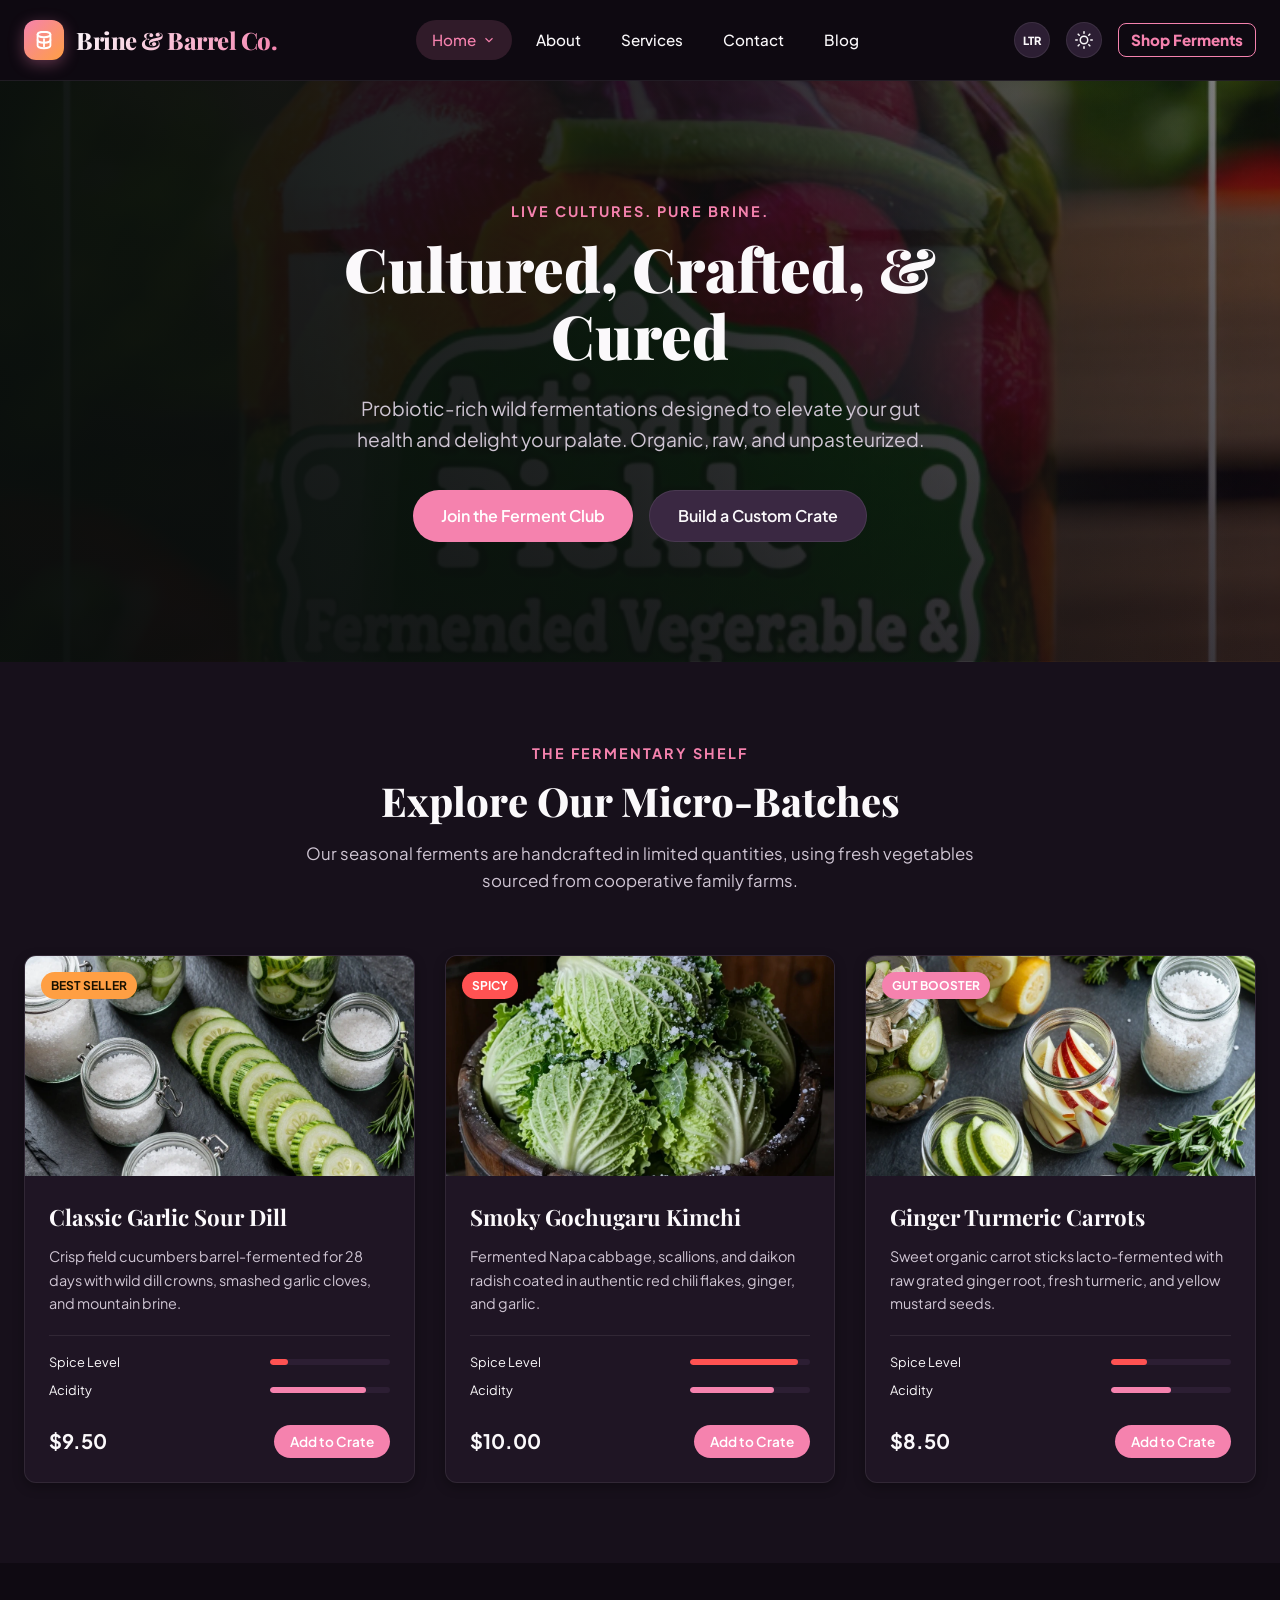
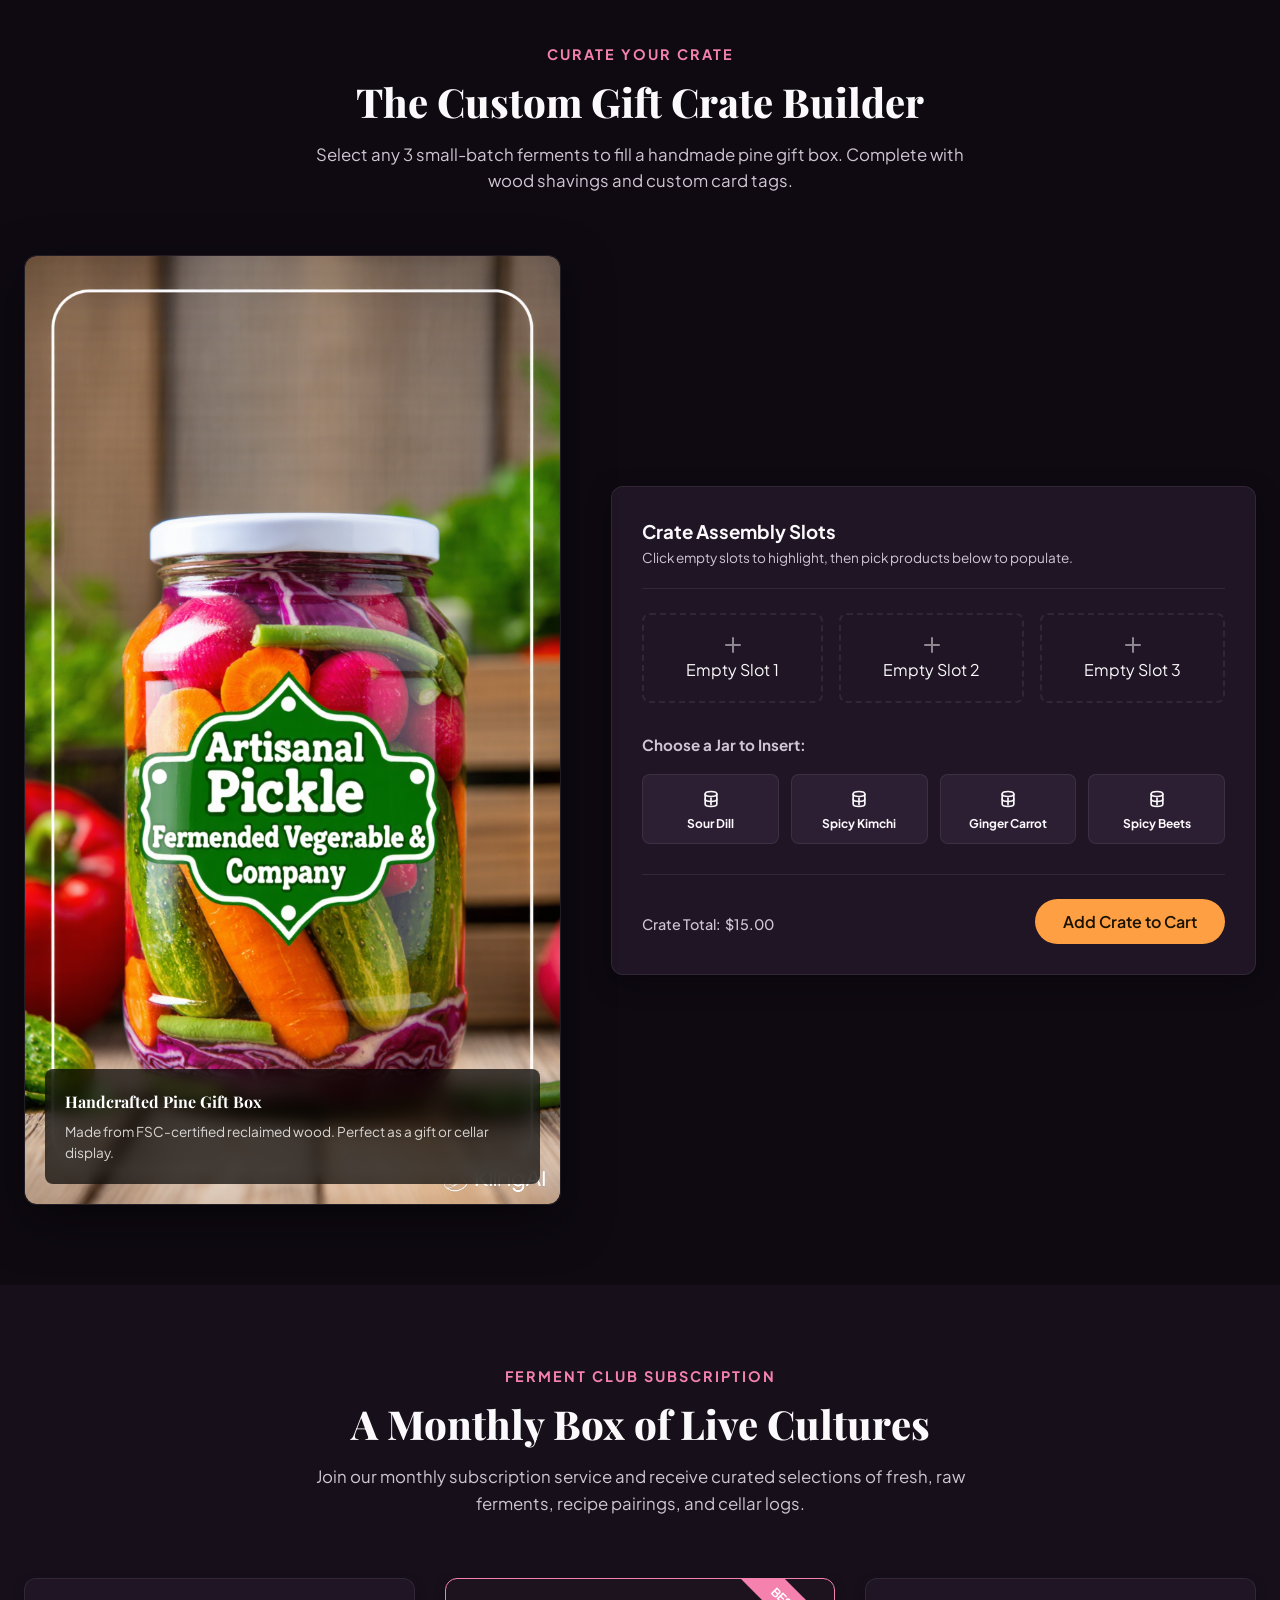
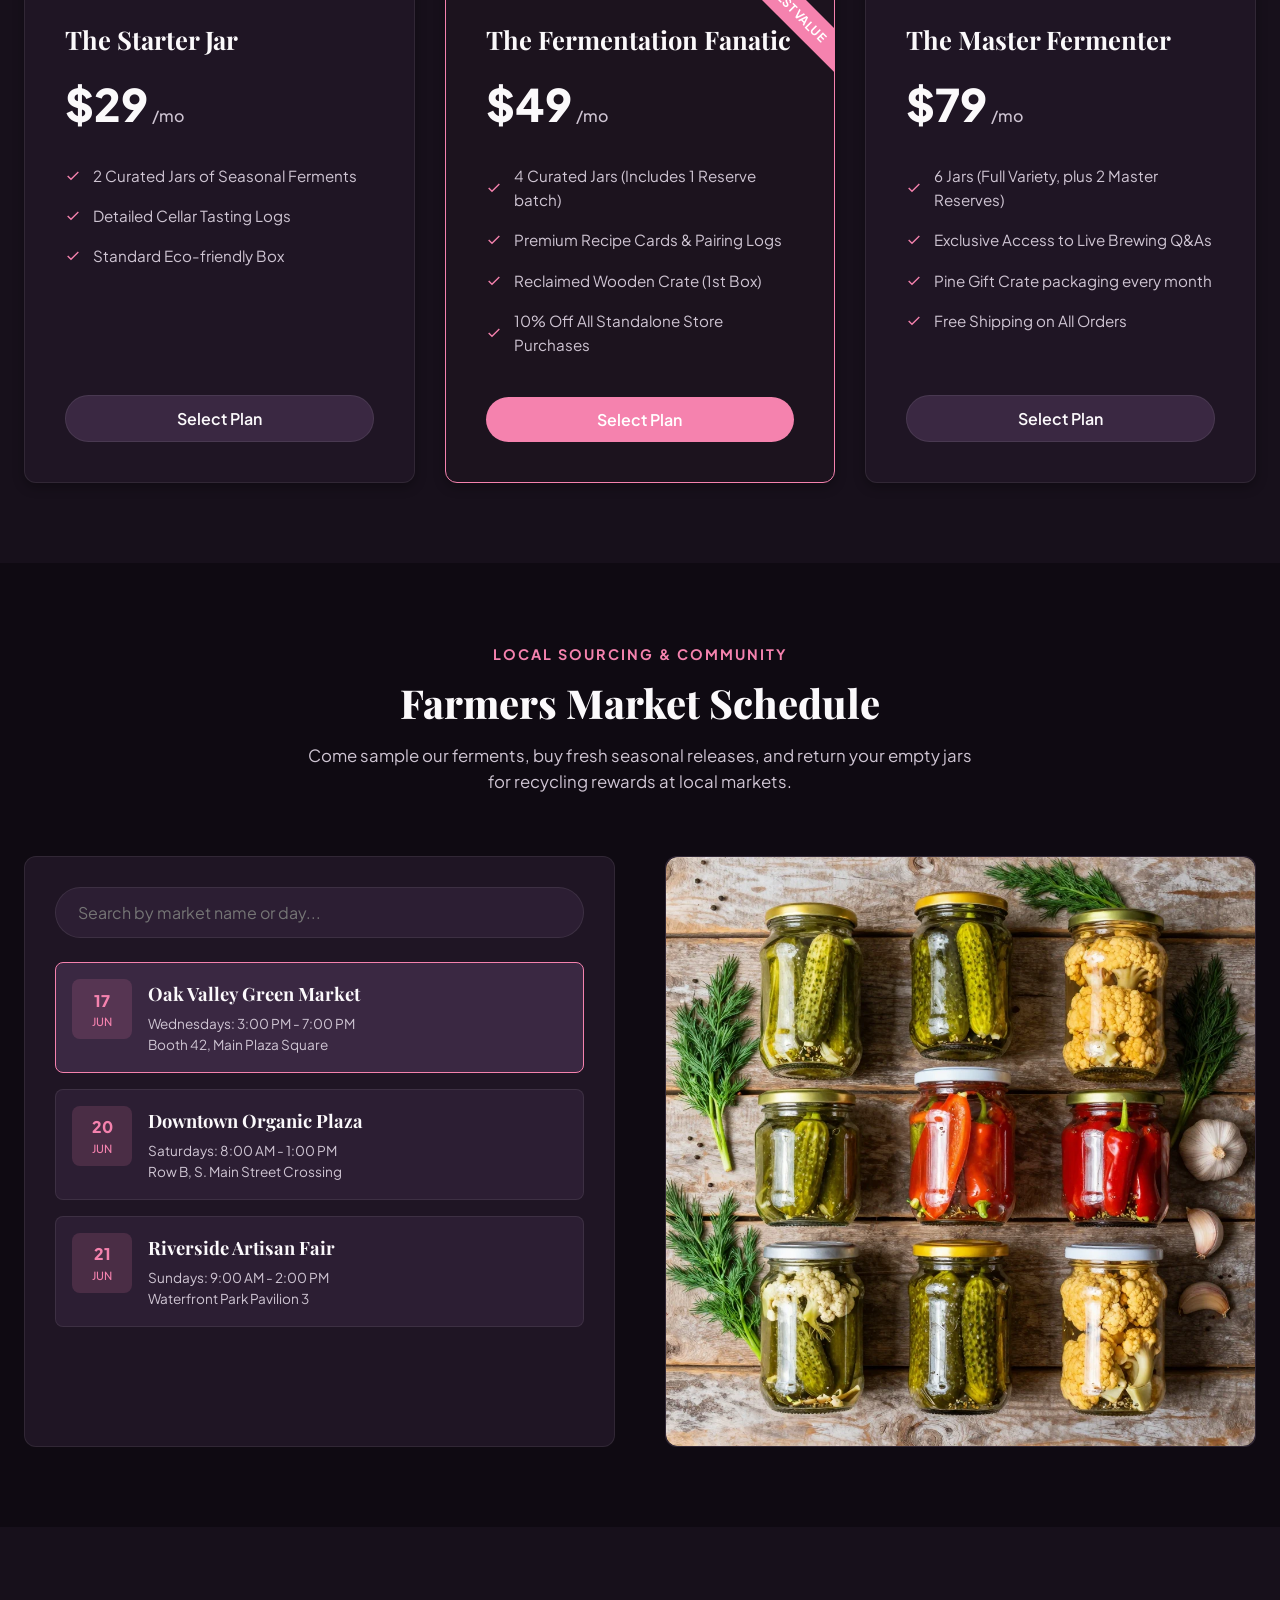
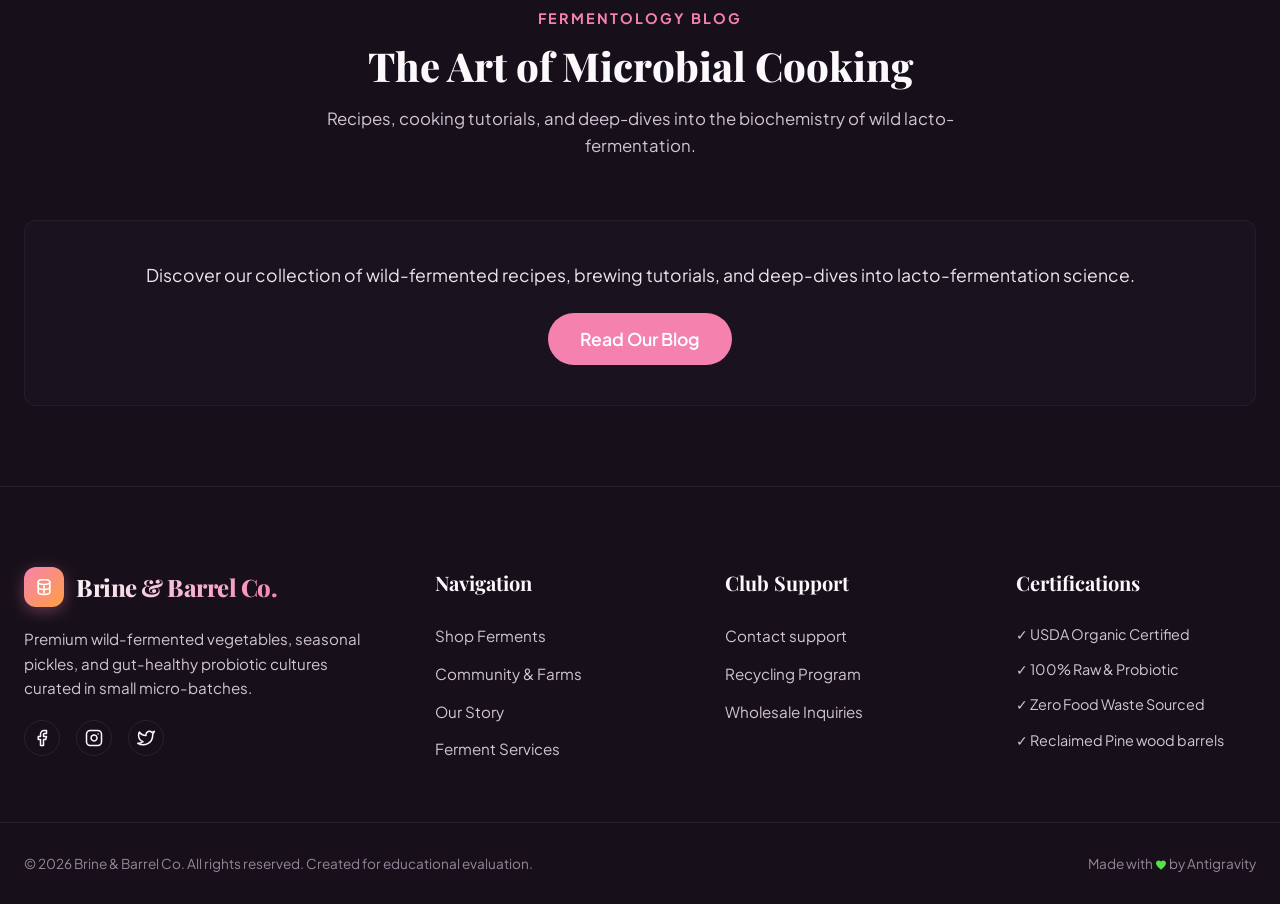
==== commit 179bad91: "Fix UI contrast, alignment issues, and FOUC for light theme" ====
--- a/index.html
+++ b/index.html
@@ -13,6 +13,11 @@
 </head>
 
 <body>
+  <script>
+    if (localStorage.getItem('theme') === 'light') {
+      document.body.classList.add('light-theme');
+    }
+  </script>
 
   <!-- --- HEADER & NAVIGATION --- -->
   <header>
@@ -57,15 +62,14 @@
             <a href="blog.html" class="nav-link">Blog</a>
           </li>
           
-          <li class="nav-item">
-            <a href="shop.html" class="nav-link" style="color: var(--primary); font-weight: 800; border: 1px solid var(--primary); border-radius: 8px; padding: 4px 12px; margin-left: 8px;">Shop Ferments</a>
-          </li>
+
 
           
 
           <!-- Mobile-only controls block inside nav-menu -->
           <li class="mobile-only-controls-li">
             <div class="mobile-only-controls">
+              <a href="shop.html" class="nav-link" style="color: var(--primary); font-weight: 800; border: 1px solid var(--primary); border-radius: 8px; padding: 4px 12px; margin: 15px 0 0 0; justify-content: center;">Shop Ferments</a>
               <div
                 style="display: flex; gap: 12px; margin-top: 15px; padding-top: 15px; border-top: 1px solid var(--border-color); width: 100%;">
                 <!-- LTR/RTL Toggle -->
@@ -131,7 +135,7 @@
           </svg>
         </button>
 
-
+        <a href="shop.html" class="nav-link desktop-shop-btn" style="color: var(--primary); font-weight: 800; border: 1px solid var(--primary); border-radius: 8px; padding: 4px 12px; margin-left: 0;">Shop Ferments</a>
 
         <!-- Mobile Hamburger Menu Button -->
         <button class="hamburger-btn" id="hamburger-toggle" aria-label="Toggle Navigation Menu">
@@ -594,7 +598,7 @@
           </div>
 
           <div style="background: rgba(31, 21, 36, 0.5); border: 1px solid rgba(255, 255, 255, 0.05); padding: 40px; border-radius: var(--border-radius); text-align: center; margin-top: 20px;">
-            <p style="color: var(--text-secondary); font-size: 1.1rem; margin-bottom: 24px;">Discover our collection of wild-fermented recipes, brewing tutorials, and deep-dives into lacto-fermentation science.</p>
+            <p style="color: rgba(255, 255, 255, 0.9); font-size: 1.1rem; margin-bottom: 24px;">Discover our collection of wild-fermented recipes, brewing tutorials, and deep-dives into lacto-fermentation science.</p>
             <a href="blog.html" class="btn btn-primary" style="font-size: 1.1rem; padding: 12px 32px;">Read Our Blog</a>
           </div>
         </div>
--- a/css/style.css
+++ b/css/style.css
@@ -541,6 +541,8 @@
   position: relative;
   z-index: 2;
   max-width: 600px;
+  margin: 0 auto;
+  text-align: center;
 }
 
 .hero-title {
@@ -561,6 +563,7 @@
   display: flex;
   gap: 16px;
   flex-wrap: wrap;
+  justify-content: center;
 }
 
 /* 2. Pickle Varieties Showcase */
@@ -1573,6 +1576,7 @@
   position: relative;
   z-index: 2;
   color: var(--text-primary);
+  text-align: justify;
 }
 
 .press-source {
